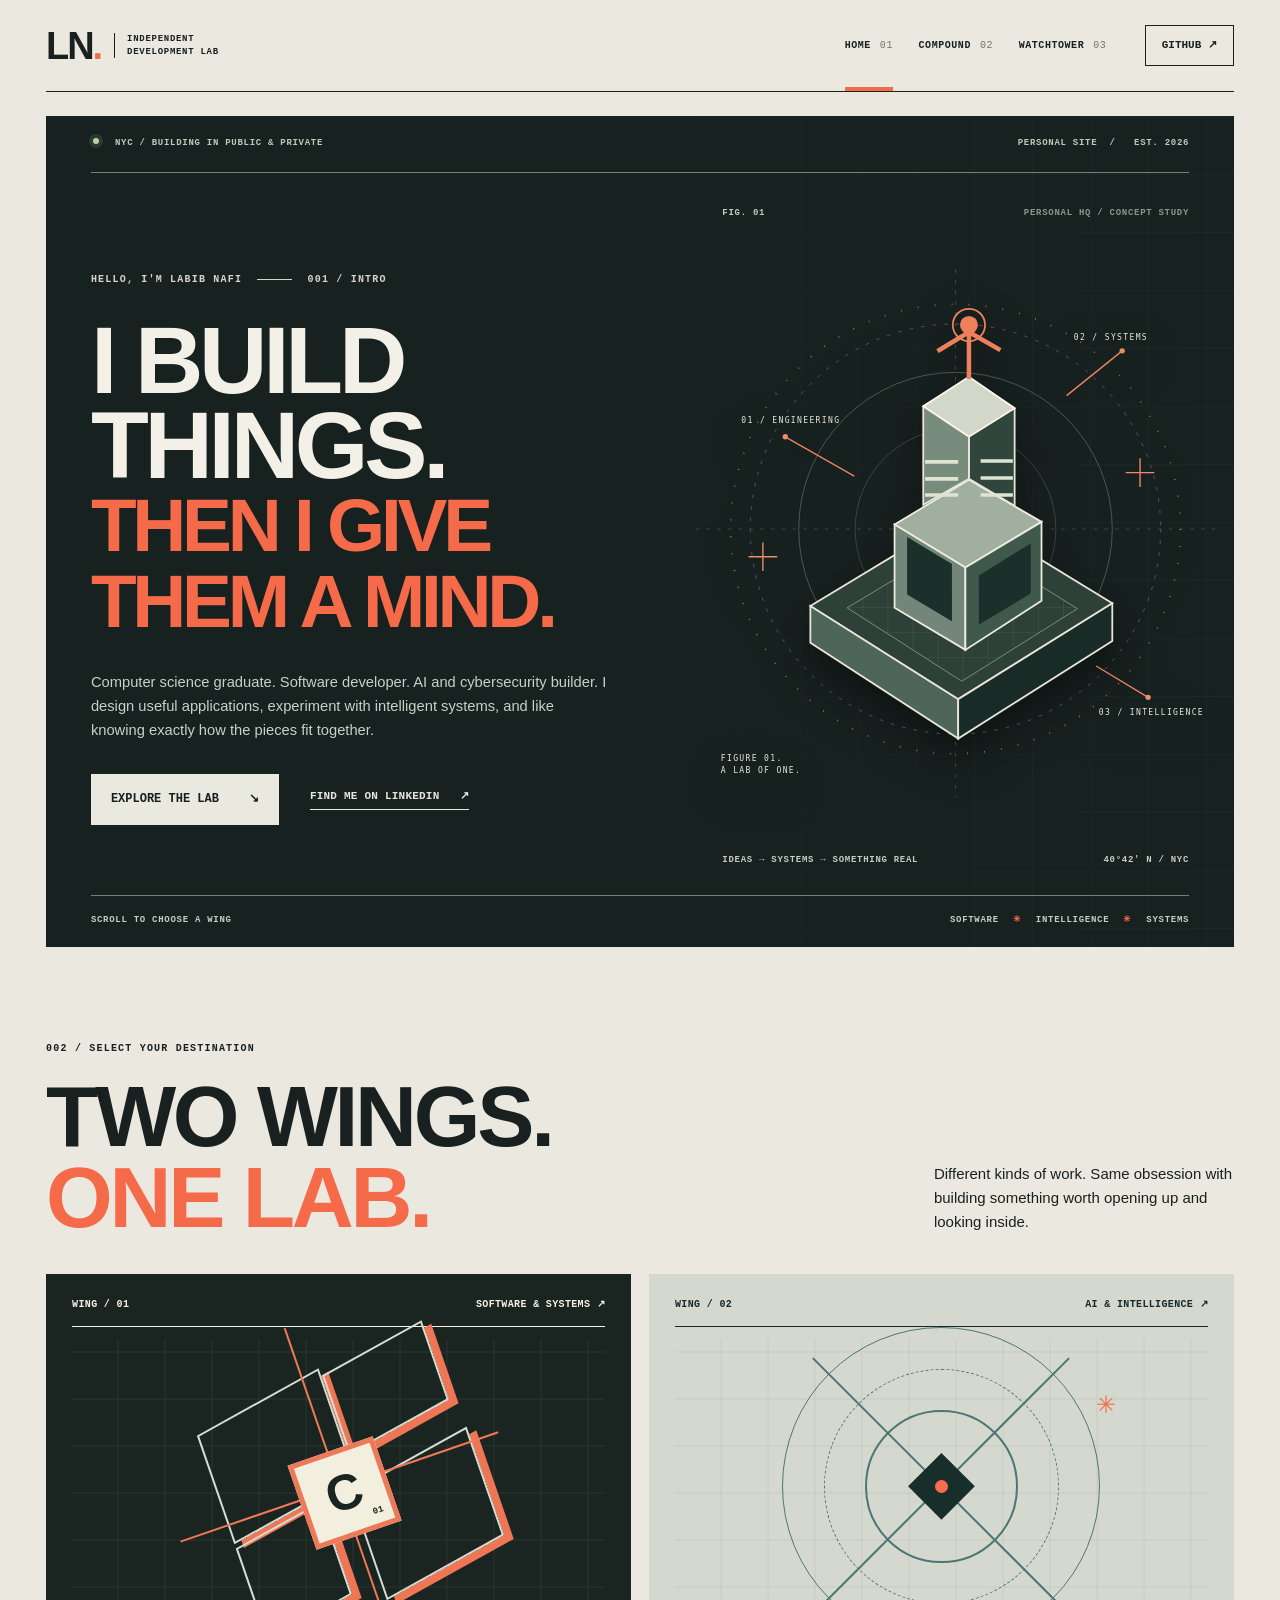
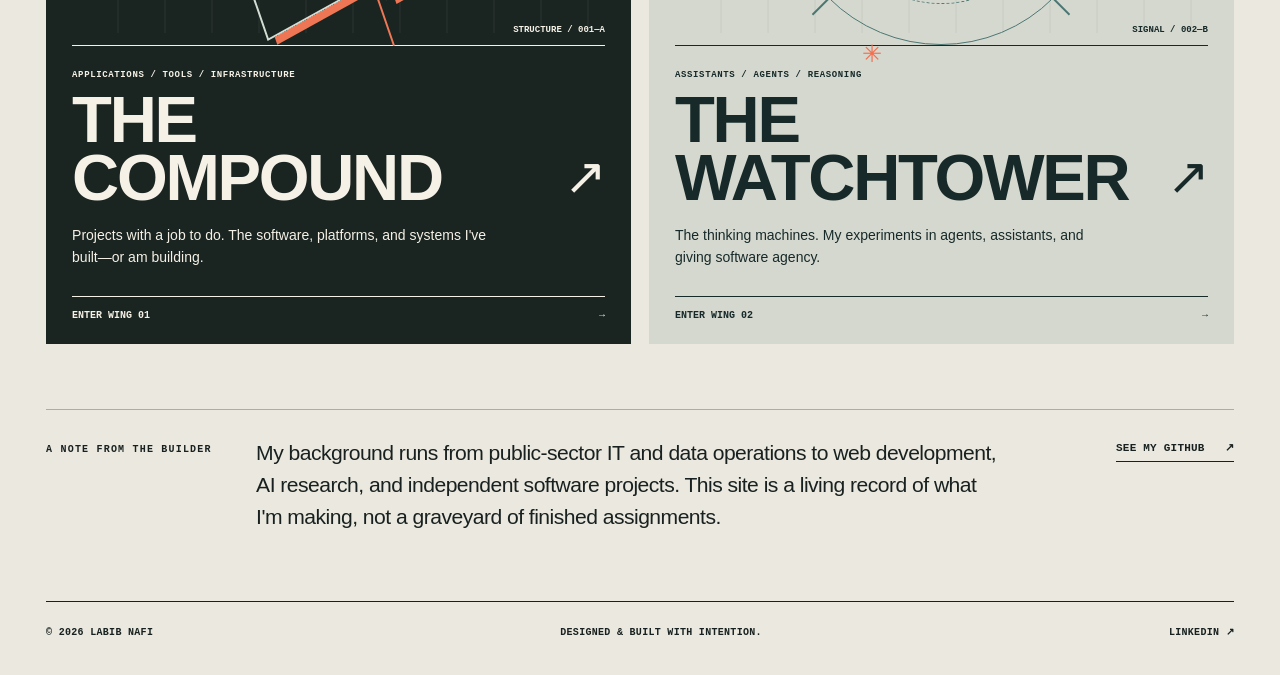
==== index.html @ 9d016bc8 "Initial portfolio website" ====
<!doctype html>
<html lang="en">
<head>
  <meta charset="utf-8">
  <meta name="viewport" content="width=device-width, initial-scale=1">
  <meta name="theme-color" content="#eae8df">
  <meta name="description" content="Labib Nafi — software, systems, and AI agents. Explore The Compound and The Watchtower.">
  <meta property="og:title" content="Labib Nafi — Software & AI Systems">
  <meta property="og:description" content="Two wings of one personal lab: applications in The Compound and AI agents in The Watchtower.">
  <meta property="og:type" content="website">
  <title>Labib Nafi — Software, Systems & AI</title>
  <link rel="icon" href="assets/favicon.svg" type="image/svg+xml">
  <link rel="stylesheet" href="css/site.css">
  <script defer src="js/site.js"></script>
</head>
<body data-page="home">
  <a class="skip-link" href="#main">Skip to content</a>
  <div class="site-shell">
    <header class="site-header">
      <a class="brand" href="./" aria-label="Labib Nafi, home"><span class="brand-mark">LN<span class="brand-period">.</span></span><span class="brand-sub">INDEPENDENT<br>DEVELOPMENT LAB</span></a>
      <nav class="top-nav" aria-label="Main navigation"><a class="nav-active" href="./" aria-current="page">HOME <span>01</span></a><a href="compound.html">COMPOUND <span>02</span></a><a href="watchtower.html">WATCHTOWER <span>03</span></a></nav>
      <a class="header-external" href="https://github.com/lnafi26" target="_blank" rel="noopener noreferrer">GITHUB <span aria-hidden="true">↗</span></a>
    </header>

    <main id="main">
      <section class="home-hero" aria-labelledby="intro-title">
        <div class="hero-topline"><span><span class="live-dot"></span> NYC / BUILDING IN PUBLIC & PRIVATE</span><span>PERSONAL SITE&nbsp; / &nbsp; EST. 2026</span></div>
        <div class="hero-layout">
          <div class="hero-copy">
            <div class="eyebrow light">HELLO, I'M LABIB NAFI <span class="eyebrow-rule"></span> 001 / INTRO</div>
            <h1 id="intro-title">I BUILD<br>THINGS.<br><em>THEN I GIVE<br>THEM A MIND.</em></h1>
            <p class="hero-lede">Computer science graduate. Software developer. AI and cybersecurity builder. I design useful applications, experiment with intelligent systems, and like knowing exactly how the pieces fit together.</p>
            <div class="hero-actions">
              <a class="button button-light" href="#explore">EXPLORE THE LAB <span aria-hidden="true">↘</span></a>
              <a class="text-link hero-link" href="https://www.linkedin.com/in/labib-n-0ab96a26a/" target="_blank" rel="noopener noreferrer">FIND ME ON LINKEDIN <span aria-hidden="true">↗</span></a>
            </div>
          </div>
          <div class="hero-visual" aria-hidden="true">
            <div class="visual-topleft">FIG. 01 <span>PERSONAL HQ / CONCEPT STUDY</span></div>
            <img src="assets/headquarters.svg" alt="" width="600" height="640">
            <div class="visual-bottom"><span>IDEAS → SYSTEMS → SOMETHING REAL</span><span>40°42′ N / NYC</span></div>
          </div>
        </div>
        <div class="hero-bottomline"><span>SCROLL TO CHOOSE A WING</span><span>SOFTWARE <span class="little-cross">✳</span> INTELLIGENCE <span class="little-cross">✳</span> SYSTEMS</span></div>
      </section>

      <section class="explore-section" id="explore" aria-labelledby="explore-title">
        <div class="section-heading"><div><span class="eyebrow">002 / SELECT YOUR DESTINATION</span><h2 id="explore-title">TWO WINGS.<br><em>ONE LAB.</em></h2></div><p>Different kinds of work. Same obsession with building something worth opening up and looking inside.</p></div>
        <div class="gateway-grid">
          <a class="gateway gateway-compound" href="compound.html" aria-label="Enter The Compound, applications and software projects">
            <div class="gateway-kicker"><span>WING / 01</span><span>SOFTWARE & SYSTEMS <span aria-hidden="true">↗</span></span></div>
            <div class="gateway-art" aria-hidden="true"><div class="compound-schematic"><span class="c-block c-block-a"></span><span class="c-block c-block-b"></span><span class="c-block c-block-c"></span><span class="c-block c-block-d"></span><span class="c-spoke c-spoke-a"></span><span class="c-spoke c-spoke-b"></span><span class="c-core">C<span>01</span></span></div><span class="art-index">STRUCTURE / 001—A</span></div>
            <div class="gateway-bottom"><div><span class="gateway-caption">APPLICATIONS / TOOLS / INFRASTRUCTURE</span><h3>THE<br>COMPOUND<span class="gateway-arrow" aria-hidden="true">↗</span></h3><p>Projects with a job to do. The software, platforms, and systems I've built—or am building.</p></div><span class="gateway-enter">ENTER WING 01 <span aria-hidden="true">→</span></span></div>
          </a>
          <a class="gateway gateway-watchtower" href="watchtower.html" aria-label="Enter The Watchtower, AI assistants and agents">
            <div class="gateway-kicker"><span>WING / 02</span><span>AI & INTELLIGENCE <span aria-hidden="true">↗</span></span></div>
            <div class="gateway-art" aria-hidden="true"><div class="tower-schematic"><span class="tower-ring tower-ring-one"></span><span class="tower-ring tower-ring-two"></span><span class="tower-ring tower-ring-three"></span><span class="tower-beam tower-beam-one"></span><span class="tower-beam tower-beam-two"></span><span class="tower-center"><i></i></span><span class="tower-star star-one">✳</span><span class="tower-star star-two">✳</span></div><span class="art-index">SIGNAL / 002—B</span></div>
            <div class="gateway-bottom"><div><span class="gateway-caption">ASSISTANTS / AGENTS / REASONING</span><h3>THE<br>WATCHTOWER<span class="gateway-arrow" aria-hidden="true">↗</span></h3><p>The thinking machines. My experiments in agents, assistants, and giving software agency.</p></div><span class="gateway-enter">ENTER WING 02 <span aria-hidden="true">→</span></span></div>
          </a>
        </div>
      </section>
      <section class="postscript" aria-label="A little more about me"><span class="eyebrow">A NOTE FROM THE BUILDER</span><p>My background runs from public-sector IT and data operations to web development, AI research, and independent software projects. This site is a living record of what I'm making, not a graveyard of finished assignments.</p><a class="text-link" href="https://github.com/lnafi26" target="_blank" rel="noopener noreferrer">SEE MY GITHUB <span aria-hidden="true">↗</span></a></section>
    </main>
    <footer class="site-footer"><span>© <span data-year>2026</span> LABIB NAFI</span><span>DESIGNED & BUILT WITH INTENTION.</span><a href="https://www.linkedin.com/in/labib-n-0ab96a26a/" target="_blank" rel="noopener noreferrer">LINKEDIN ↗</a></footer>
  </div>
</body>
</html>
---- css/site.css ----
/* LABIB NAFI / INDEPENDENT DEVELOPMENT LAB — custom editorial / technical design */
:root{color-scheme:light;--ink:#18211f;--ink-soft:#36403c;--paper:#eae8df;--paper-bright:#f3f0e6;--rule:#abaea4;--muted:#72776e;--signal:#f56b4a;--font-body:Arial,Helvetica,sans-serif;--font-display:Impact,"Arial Narrow","Helvetica Neue",Arial,sans-serif;--font-mono:"SFMono-Regular",Consolas,"Liberation Mono",monospace}
*{box-sizing:border-box}html{scroll-behavior:smooth}body{margin:0;background:var(--paper);color:var(--ink);font-family:var(--font-body);-webkit-font-smoothing:antialiased}::selection{background:var(--signal);color:#151d1b}a{color:inherit}button{font:inherit}img{display:block;max-width:100%}.site-shell{max-width:1720px;margin:auto;padding:0 clamp(16px,3.6vw,64px)}.skip-link{position:fixed;z-index:999;top:8px;left:8px;background:white;color:black;padding:14px;transform:translateY(-170%)}.skip-link:focus{transform:none}a:focus-visible,button:focus-visible,[tabindex]:focus-visible{outline:3px solid #f26a42;outline-offset:4px}.site-header{height:92px;display:flex;align-items:center;border-bottom:1px solid var(--ink);gap:clamp(18px,3vw,55px)}.brand{display:flex;align-items:center;gap:13px;text-decoration:none;min-width:225px}.brand-mark{font-family:var(--font-display);font-stretch:condensed;font-size:38px;line-height:1;letter-spacing:-.055em;font-weight:900}.brand-period{color:var(--signal)}.brand-sub{font:700 9px/1.4 var(--font-mono);letter-spacing:.08em;border-left:1px solid var(--ink);padding-left:12px}.top-nav{align-self:stretch;display:flex;align-items:stretch;gap:clamp(12px,2vw,36px);margin-left:auto}.top-nav a{text-decoration:none;font:700 10px/1.2 var(--font-mono);letter-spacing:.055em;display:flex;align-items:center;gap:9px;border-bottom:4px solid transparent;padding-top:4px;white-space:nowrap}.top-nav a span{color:var(--muted);font-weight:400}.top-nav a:hover,.top-nav a.nav-active{border-color:var(--signal)}.header-external{font:700 11px/1 var(--font-mono);text-decoration:none;border:1px solid var(--ink);padding:14px 16px;white-space:nowrap}.header-external:hover{background:var(--ink);color:var(--paper)}.site-footer{display:flex;justify-content:space-between;gap:16px;padding:24px 0 35px;border-top:1px solid var(--ink);font:700 10px/1.4 var(--font-mono);letter-spacing:.03em}.site-footer a{text-decoration:none}.site-footer a:hover{text-decoration:underline}.eyebrow{font:700 10px/1.5 var(--font-mono);letter-spacing:.12em}.eyebrow.light{color:#d6d4cb}.eyebrow-rule{display:inline-block;width:35px;height:1px;background:currentColor;margin:0 8px;vertical-align:middle}.text-link{text-decoration:none;border-bottom:1px solid currentColor;padding:0 0 6px;display:inline-flex;align-items:center;justify-content:space-between;gap:20px;font:700 11px/1.2 var(--font-mono);letter-spacing:.02em}.text-link:hover{color:var(--signal)}.button{text-decoration:none;display:inline-flex;align-items:center;justify-content:space-between;gap:30px;padding:18px 20px;font:700 12px/1.2 var(--font-mono)}.button-light{background:#eae9e0;color:#17201d}.button-light:hover{background:var(--signal);color:#171e1c}
/* LANDING */
.home-hero{margin-top:24px;background:#17211f;color:#f2f0e7;padding:21px clamp(22px,3.5vw,54px) 0;position:relative;overflow:hidden;isolation:isolate}.home-hero:before{content:"";position:absolute;inset:0;z-index:-1;opacity:.24;background-image:linear-gradient(#eae8df20 1px,transparent 1px),linear-gradient(90deg,#eae8df20 1px,transparent 1px);background-size:58px 58px;mask-image:linear-gradient(90deg,transparent 32%,#000 100%)}.hero-topline,.hero-bottomline,.visual-topleft,.visual-bottom{display:flex;justify-content:space-between;gap:14px;font:700 9px/1.4 var(--font-mono);letter-spacing:.08em}.hero-topline{padding-bottom:22px;border-bottom:1px solid #79827a;color:#c2c8bd}.live-dot{display:inline-block;width:6px;height:6px;border-radius:50%;background:#b3d6a7;box-shadow:0 0 0 4px #b3d6a721;margin:0 10px 1px 2px}.hero-layout{display:grid;grid-template-columns:minmax(0,1.15fr) minmax(300px,.85fr);align-items:stretch;min-height:610px}.hero-copy{padding:clamp(64px,7.8vw,118px) 0 70px;position:relative;z-index:2}.hero-copy h1{font-family:var(--font-display);font-size:clamp(60px,7.4vw,132px);font-stretch:condensed;font-weight:900;line-height:.89;letter-spacing:-.045em;margin:31px 0 30px;white-space:nowrap}.hero-copy h1 em,.section-heading h2 em,.wing-intro h1 em{font-style:normal;color:var(--signal)}.hero-copy h1 em{display:inline-block;font-size:.79em;line-height:1.02}.hero-lede{font-size:clamp(14px,1.15vw,17px);line-height:1.65;max-width:520px;color:#c9d0c9;margin:0 0 32px}.hero-actions{display:flex;align-items:center;gap:31px;flex-wrap:wrap}.hero-link{color:#e7e6de}.hero-visual{position:relative;display:flex;align-items:center;justify-content:center;min-height:560px}.hero-visual>img{width:120%;max-width:none;max-height:575px;object-fit:contain;filter:drop-shadow(0 18px 20px #050b0990)}.visual-topleft,.visual-bottom{position:absolute;left:0;right:0;color:#c8cbc3;z-index:2}.visual-topleft{top:34px}.visual-topleft span{color:#89978c}.visual-bottom{bottom:28px}.hero-bottomline{border-top:1px solid #738079;padding:18px 0 21px;color:#c5cec5}.little-cross{color:var(--signal);padding:0 8px}.explore-section{padding:clamp(55px,7vw,100px) 0 65px;scroll-margin-top:16px}.section-heading{display:flex;align-items:end;justify-content:space-between;gap:40px;margin-bottom:37px}.section-heading h2{font:900 clamp(55px,6.7vw,102px)/.94 var(--font-display);letter-spacing:-.038em;margin:20px 0 0}.section-heading>p{max-width:300px;line-height:1.6;margin:0 0 3px;font-size:15px}.gateway-grid{display:grid;grid-template-columns:repeat(2,minmax(0,1fr));gap:18px}.gateway{min-width:0;min-height:640px;padding:24px 26px 23px;display:flex;flex-direction:column;text-decoration:none;position:relative;overflow:hidden;isolation:isolate;transition:transform .32s ease,box-shadow .32s ease}.gateway:hover{transform:translateY(-7px);box-shadow:0 20px 32px #18211f24}.gateway:focus-visible{outline-offset:4px}.gateway-compound{background:#1a2421;color:#f5f1e6}.gateway-watchtower{background:#d5d8cf;color:#172a29}.gateway-kicker{display:flex;justify-content:space-between;gap:12px;border-bottom:1px solid currentColor;padding-bottom:14px;font:700 10px/1.4 var(--font-mono);letter-spacing:.035em}.gateway-art{flex:1;position:relative;min-height:210px;display:grid;place-items:center}.gateway-art:before{content:"";position:absolute;inset:12px 0;background:repeating-linear-gradient(90deg,transparent 0,transparent 45px,currentColor 46px,transparent 47px),repeating-linear-gradient(0deg,transparent 0,transparent 45px,currentColor 46px,transparent 47px);opacity:.075}.art-index{position:absolute;right:0;bottom:10px;font:700 9px/1 var(--font-mono)}.compound-schematic{width:min(280px,62%);aspect-ratio:1;position:relative;transform:rotate(-19deg);transition:transform .6s cubic-bezier(.2,.9,.2,1)}.gateway:hover .compound-schematic{transform:rotate(-8deg) scale(1.07)}.c-block{position:absolute;border:2px solid #d4ddd3;box-shadow:8px 8px 0 #ee7655;transform:skewY(-10deg)}.c-block-a{width:49%;height:41%;top:12%;left:8%}.c-block-b{width:40%;height:30%;top:7%;left:57%}.c-block-c{width:34%;height:35%;top:56%;left:8%}.c-block-d{width:47%;height:41%;top:49%;left:53%}.c-core{position:absolute;top:37%;left:35%;width:32%;aspect-ratio:1;background:#f2efdf;border:5px solid #ed7958;display:grid;place-items:center;color:#1a2421;font:900 50px/1 var(--font-display);z-index:2}.c-core span{position:absolute;font:700 9px var(--font-mono);bottom:7px;right:8px}.c-spoke{position:absolute;height:2px;background:#ef7856;width:120%;top:50%;left:-10%;z-index:1}.c-spoke-b{transform:rotate(90deg)}.tower-schematic{width:min(318px,70%);aspect-ratio:1;position:relative;display:grid;place-items:center;transition:transform .6s cubic-bezier(.2,.9,.2,1)}.gateway:hover .tower-schematic{transform:rotate(16deg) scale(1.06)}.tower-ring{position:absolute;border:1.5px solid #4c7773;border-radius:50%;width:100%;aspect-ratio:1}.tower-ring-two{width:74%;border-style:dashed;animation:rotate-ring 42s linear infinite}.tower-ring-three{width:48%;border-width:2px}.tower-center{width:21%;aspect-ratio:1;background:#182e2b;clip-path:polygon(50% 0,100% 50%,50% 100%,0 50%);display:grid;place-items:center}.tower-center i{width:13px;height:13px;background:#f66e4e;border-radius:50%}.tower-beam{position:absolute;width:2px;height:114%;background:#4b7773;transform:rotate(45deg)}.tower-beam-two{transform:rotate(-45deg)}.tower-star{position:absolute;color:#f66e4e;font-size:24px}.star-one{right:-5%;top:20%}.star-two{bottom:-7%;left:25%}.gateway-bottom{border-top:1px solid currentColor;padding-top:17px}.gateway-caption{font:700 9px/1 var(--font-mono);letter-spacing:.07em}.gateway h3{font:900 clamp(50px,5.1vw,88px)/.89 var(--font-display);letter-spacing:-.035em;margin:10px 0 18px;position:relative}.gateway-arrow{font:400 clamp(30px,4vw,62px)/1 Arial,sans-serif;position:absolute;right:0;bottom:5px;transition:transform .2s}.gateway:hover .gateway-arrow{transform:translate(4px,-4px)}.gateway p{font-size:14px;line-height:1.52;max-width:430px;margin:0 0 28px}.gateway-enter{display:flex;justify-content:space-between;border-top:1px solid currentColor;padding-top:13px;font:700 10px var(--font-mono)}.postscript{padding:32px 0 68px;display:grid;grid-template-columns:180px minmax(0,750px) auto;align-items:start;gap:30px;border-top:1px solid var(--rule)}.postscript p{font-size:clamp(17px,1.65vw,24px);line-height:1.52;margin:-5px 0 0;letter-spacing:-.025em}.postscript .text-link{justify-self:end;white-space:nowrap}
/* WING PAGES */
.wing-main{padding-top:25px}.wing-overline{display:flex;justify-content:space-between;align-items:center;gap:16px;font:700 10px/1.4 var(--font-mono);letter-spacing:.025em}.back-link{text-decoration:none;border-bottom:1px solid currentColor;padding-bottom:4px}.back-link:hover{color:var(--signal)}.wing-intro{display:flex;justify-content:space-between;align-items:end;gap:40px;padding:55px 0 49px}.wing-intro h1{font:900 clamp(68px,8.8vw,152px)/.83 var(--font-display);letter-spacing:-.044em;margin:18px 0 0}.wing-intro p{max-width:410px;font-size:clamp(15px,1.4vw,19px);line-height:1.48;margin:0 0 5px}.collection-heading{display:flex;justify-content:space-between;align-items:center;gap:15px;padding:12px 0;font:700 10px/1.2 var(--font-mono)}.tiny-arrow{font-size:15px;color:var(--signal)}.deck{--travel-tilt:-8deg;position:relative;background:#161f1d;color:#edece4;border:1px solid #161f1d;overflow:hidden;isolation:isolate}.deck:before{content:"";position:absolute;inset:0;pointer-events:none;opacity:.14;background-image:linear-gradient(90deg,#ced9cf 1px,transparent 1px),linear-gradient(#ced9cf 1px,transparent 1px);background-size:60px 60px}.deck-rulers{height:42px;display:flex;justify-content:space-between;align-items:center;padding:0 20px;border-bottom:1px solid #5c6861;position:relative;z-index:3;font:700 9px var(--font-mono);letter-spacing:.08em;color:#b2beb6}.deck-scene{height:615px;position:relative;overflow:hidden;perspective:1400px;perspective-origin:50% 46%;padding:18px 0}.deck-camera{height:100%;width:100%;position:relative;transform-style:preserve-3d;transition:transform .24s cubic-bezier(.2,.8,.2,1);transform:translateZ(0) rotateY(0) rotateX(0)}.deck.is-traveling .deck-camera{transform:translateZ(-280px) rotateY(var(--travel-tilt)) rotateX(3deg)}.project-slide{--p-base:#191c1d;--p-accent:#eab77e;--p-secondary:#f4eee5;--p-paper:#fff;position:absolute;left:50%;top:0;width:min(91%,1200px);height:100%;opacity:.63;visibility:visible;pointer-events:none;transform:translateX(-50%) translate3d(var(--tx,0px),0,var(--tz,0px)) rotateY(var(--yaw,0deg)) scale(var(--scale,1));transform-origin:center;transition:transform .37s cubic-bezier(.15,.75,.15,1),opacity .3s,visibility .3s;background:var(--p-base);border:1px solid color-mix(in srgb,var(--p-accent),transparent 53%);box-shadow:0 15px 45px #0008;color:var(--p-paper)}.project-slide.is-active{opacity:1;z-index:2;pointer-events:auto}.project-slide.is-far{opacity:0;visibility:hidden}.project-content{height:100%;padding:20px clamp(20px,3vw,44px) 16px;display:flex;flex-direction:column;background:radial-gradient(circle at 92% 15%,color-mix(in srgb,var(--p-accent),transparent 87%),transparent 38%)}.project-top{display:flex;align-items:center;justify-content:space-between;gap:12px;border-bottom:1px solid color-mix(in srgb,var(--p-accent),transparent 55%);padding-bottom:12px;font:700 9px/1.2 var(--font-mono);letter-spacing:.075em;color:var(--p-accent)}.project-status{border:1px solid currentColor;padding:6px 8px;white-space:nowrap}.project-body{display:grid;grid-template-columns:minmax(0,1fr) minmax(240px,.98fr);gap:clamp(16px,2.6vw,40px);flex:1;min-height:0;padding:24px 0 16px}.project-copy{min-width:0;display:flex;flex-direction:column;align-items:start}.project-category,.project-small-label{font:700 9px/1.4 var(--font-mono);letter-spacing:.08em;color:var(--p-accent)}.project-title{font:900 clamp(58px,6.8vw,105px)/.92 var(--font-display);letter-spacing:-.04em;margin:9px 0 6px;overflow-wrap:anywhere}.project-line{color:var(--p-secondary);font:700 clamp(16px,1.8vw,24px)/1.3 var(--font-body);margin:0 0 17px;letter-spacing:-.03em}.project-what,.project-how p{font-size:clamp(12px,1vw,14px);line-height:1.5;color:color-mix(in srgb,var(--p-paper),transparent 14%)}.project-what{margin:0 0 14px}.project-how{border-top:1px solid color-mix(in srgb,var(--p-accent),transparent 68%);padding-top:12px;margin-top:auto}.project-how p{margin:5px 0 0}.project-media{margin:0;position:relative;overflow:hidden;display:flex;flex-direction:column;justify-content:center;align-items:center;min-width:0;border:1px solid color-mix(in srgb,var(--p-accent),transparent 58%);background:#0003}.project-media:before{content:"";position:absolute;inset:0;opacity:.2;background-image:repeating-linear-gradient(0deg,transparent,transparent 23px,var(--p-accent) 24px,transparent 25px),repeating-linear-gradient(90deg,transparent,transparent 23px,var(--p-accent) 24px,transparent 25px)}.project-media-top,.project-media figcaption{position:absolute;left:13px;right:13px;z-index:1;font:700 8px/1.4 var(--font-mono);letter-spacing:.08em;color:var(--p-accent)}.project-media-top{top:12px}.project-media figcaption{bottom:12px}.project-art{width:95%;height:95%;max-height:335px;object-fit:contain;position:relative;z-index:1}.project-lower{border-top:1px solid color-mix(in srgb,var(--p-accent),transparent 55%);padding-top:12px;display:grid;grid-template-columns:1.05fr 1.5fr .95fr;align-items:start;gap:16px}.project-timeline{display:flex;gap:clamp(10px,1.3vw,22px);margin:0}.date-field{display:flex;flex-direction:column;gap:7px}.date-field dt{font:700 8px var(--font-mono);letter-spacing:.035em;color:var(--p-accent)}.date-field dd{font:700 13px var(--font-mono);margin:0;white-space:nowrap}.tag-row{display:flex;gap:5px;flex-wrap:wrap;margin-top:7px}.tag{font:700 9px/1.3 var(--font-mono);padding:4px 5px;border:1px solid color-mix(in srgb,var(--p-accent),transparent 55%)}.project-links{text-align:right;padding-top:4px}.project-outlink{display:inline-block;text-decoration:none;background:var(--p-accent);color:var(--p-base);padding:13px 12px;font:700 10px/1.2 var(--font-mono);white-space:nowrap}.project-outlink:hover{background:var(--p-paper)}.project-private{font:700 9px/1.5 var(--font-mono);color:var(--p-accent);letter-spacing:.02em}.deck-bottom{position:relative;z-index:3;border-top:1px solid #5c6861;display:flex;justify-content:space-between;align-items:center;padding:11px 18px;min-height:63px}.deck-progress{display:flex;align-items:center;gap:12px;font:700 13px var(--font-mono)}.deck-current{color:var(--signal)}.deck-separator{color:#879089}.deck-progress-track{display:inline-flex;width:120px;height:3px;background:#69746b;margin-left:10px}.deck-progress-track span{height:100%;display:block;background:var(--signal);transition:width .3s}.deck-controls{display:flex;gap:8px}.deck-button{cursor:pointer;border:1px solid #d1d1c6;background:none;color:#efeee7;padding:13px 16px;font:700 10px/1 var(--font-mono);display:flex;align-items:center;gap:16px}.deck-button:not(:disabled):hover{background:#eae8df;color:#17211f}.deck-button:disabled{opacity:.3;cursor:not-allowed}.project-picker{display:flex;gap:8px;margin:12px 0 0;flex-wrap:wrap}.picker-item{cursor:pointer;border:1px solid #939b91;background:transparent;color:var(--ink);min-width:165px;display:flex;align-items:center;gap:12px;padding:13px 16px;text-align:left}.picker-item:hover,.picker-item.is-selected{background:var(--ink);color:var(--paper)}.picker-index{font:700 9px var(--font-mono);color:var(--signal)}.picker-name{font:900 16px var(--font-display);letter-spacing:.01em}.picker-status{font:700 8px var(--font-mono);margin-left:auto;opacity:.7}.deck-note{font:11px/1.6 var(--font-mono);color:var(--ink-soft);margin:16px 0 0}.mini-spark{color:var(--signal);margin-right:7px}.wing-next{border-top:1px solid var(--rule);margin:72px 0 70px;padding:20px 0;display:flex;align-items:center;justify-content:space-between;gap:30px}.wing-next a{display:flex;align-items:center;gap:30px;text-decoration:none}.wing-next a>span{font:700 10px var(--font-mono)}.wing-next strong{font:900 clamp(25px,3.3vw,51px)/1 var(--font-display)}.wing-next a:hover strong{color:var(--signal)}
@keyframes rotate-ring{to{transform:rotate(360deg)}}
@media(max-width:1180px){.brand{min-width:180px}.site-header{gap:17px}.top-nav{gap:14px}.hero-copy h1{font-size:clamp(55px,7vw,90px)}.hero-layout{grid-template-columns:1.05fr .95fr}.project-title{font-size:clamp(58px,7.2vw,88px)}.project-content{padding:16px 20px 12px}.project-body{padding:14px 0 12px;gap:18px}.project-what,.project-how p{font-size:12px;line-height:1.44}.deck-scene{height:630px}.project-lower{grid-template-columns:1fr 1.15fr}.project-links{grid-column:1/-1;text-align:left}.project-outlink{padding:9px 11px}.project-what{margin-bottom:9px}}
@media(max-width:780px){.site-header{height:auto;min-height:87px;flex-wrap:wrap;padding:13px 0 0;gap:10px}.brand{min-width:0;margin-right:auto}.brand-mark{font-size:34px}.header-external{padding:10px 12px;font-size:9px}.top-nav{order:3;width:100%;margin:0;justify-content:space-between;gap:8px;height:43px}.top-nav a{font-size:9px}.home-hero{margin-top:14px}.hero-topline{font-size:8px}.hero-topline>span:last-child{display:none}.hero-layout{grid-template-columns:1fr;min-height:0}.hero-copy{padding:56px 0 15px}.hero-copy h1{font-size:clamp(54px,10.6vw,88px);margin:25px 0}.hero-copy h1 em{font-size:.79em}.hero-lede{max-width:560px}.hero-visual{min-height:300px;height:375px}.hero-visual>img{width:95%;max-height:380px}.visual-topleft{top:10px}.visual-bottom{bottom:7px}.hero-bottomline>span:last-child{display:none}.section-heading{align-items:start;flex-direction:column;gap:17px}.section-heading h2{font-size:clamp(60px,10vw,88px)}.section-heading>p{max-width:540px}.gateway-grid{grid-template-columns:1fr}.gateway{min-height:540px}.gateway h3{font-size:clamp(62px,10vw,86px)}.gateway-art{min-height:220px}.postscript{grid-template-columns:1fr;gap:20px}.postscript p{margin:0}.postscript .text-link{justify-self:start}.wing-overline>span{display:none}.wing-intro{padding:38px 0 28px;flex-direction:column;align-items:start;gap:26px}.wing-intro h1{font-size:clamp(65px,11vw,102px)}.wing-intro p{max-width:620px}.collection-heading>span:last-child{display:none}.deck-scene{height:740px;padding:14px 0}.project-slide{width:92%}.project-body{grid-template-columns:1fr;gap:12px;padding:13px 0}.project-copy{display:block}.project-category{font-size:8px}.project-title{font-size:clamp(64px,10vw,86px);margin:6px 0 1px}.project-line{font-size:16px;margin:0 0 7px}.project-what,.project-how p{font-size:12px;line-height:1.42}.project-how{margin-top:8px;padding-top:7px}.project-media{height:190px;min-height:0}.project-art{max-height:183px;width:75%;height:100%}.project-media-top,.project-media figcaption{font-size:7px}.project-lower{grid-template-columns:1fr;gap:10px;padding-top:10px}.project-timeline{gap:30px}.project-tech .tag-row{margin-top:4px}.project-links{grid-column:auto}.project-outlink{padding:10px}.project-content{padding:12px 16px}.wing-next{align-items:start;flex-direction:column}.wing-next a{width:100%;justify-content:space-between;gap:12px}.wing-next a>span{display:none}}
@media(max-width:440px){.site-shell{padding:0 14px}.brand-sub{font-size:8px;padding-left:8px}.brand{gap:8px}.top-nav a{font-size:8px;gap:3px}.home-hero{padding:14px 16px 0}.hero-copy{padding-top:50px}.hero-copy h1{font-size:clamp(48px,12vw,67px)}.hero-copy h1 em{font-size:.78em}.hero-lede{font-size:14px}.hero-actions{gap:22px}.hero-visual{height:290px;min-height:280px}.hero-visual>img{max-height:270px}.visual-bottom span:last-child{display:none}.gateway{padding:17px;min-height:510px}.gateway-kicker{font-size:8px}.gateway h3{font-size:clamp(50px,12vw,65px)}.gateway p{font-size:13px}.section-heading h2{font-size:65px}.wing-intro h1{font-size:clamp(52px,12vw,74px)}.deck-rulers{padding:0 10px;font-size:8px}.deck-rulers span:last-child{display:none}.deck-scene{height:800px}.project-slide{width:95%}.project-content{padding:12px}.project-title{font-size:clamp(50px,13vw,66px)}.project-what,.project-how p{font-size:11.5px}.project-media{height:178px}.tag{font-size:8px}.project-timeline{gap:18px}.date-field dt{font-size:8px}.date-field dd{font-size:12px}.deck-progress-track{width:50px;margin-left:0}.deck-bottom{padding:9px}.deck-button{gap:5px;padding:12px 9px;font-size:9px}.picker-item{flex:1;min-width:132px;padding:11px}.picker-status{display:none}.site-footer{font-size:8px;flex-wrap:wrap}.site-footer>span:nth-child(2){display:none}}
@media(prefers-reduced-motion:reduce){*,*:before,*:after{scroll-behavior:auto!important;animation-duration:.01ms!important;animation-iteration-count:1!important;transition-duration:.01ms!important}.gateway:hover{transform:none}.deck.is-traveling .deck-camera{transform:none}}
/* The longer Watchtower wordmark needs its own mobile measure; don't crop its last letters. */
@media(max-width:780px){.gateway-watchtower h3{font-size:clamp(38px,8.4vw,72px)}}
@media(max-width:440px){.wing-main[data-collection="watchtower"] .wing-intro h1{font-size:clamp(38px,11vw,70px)}}
@media(max-width:360px){.gateway-watchtower h3{font-size:36px}}
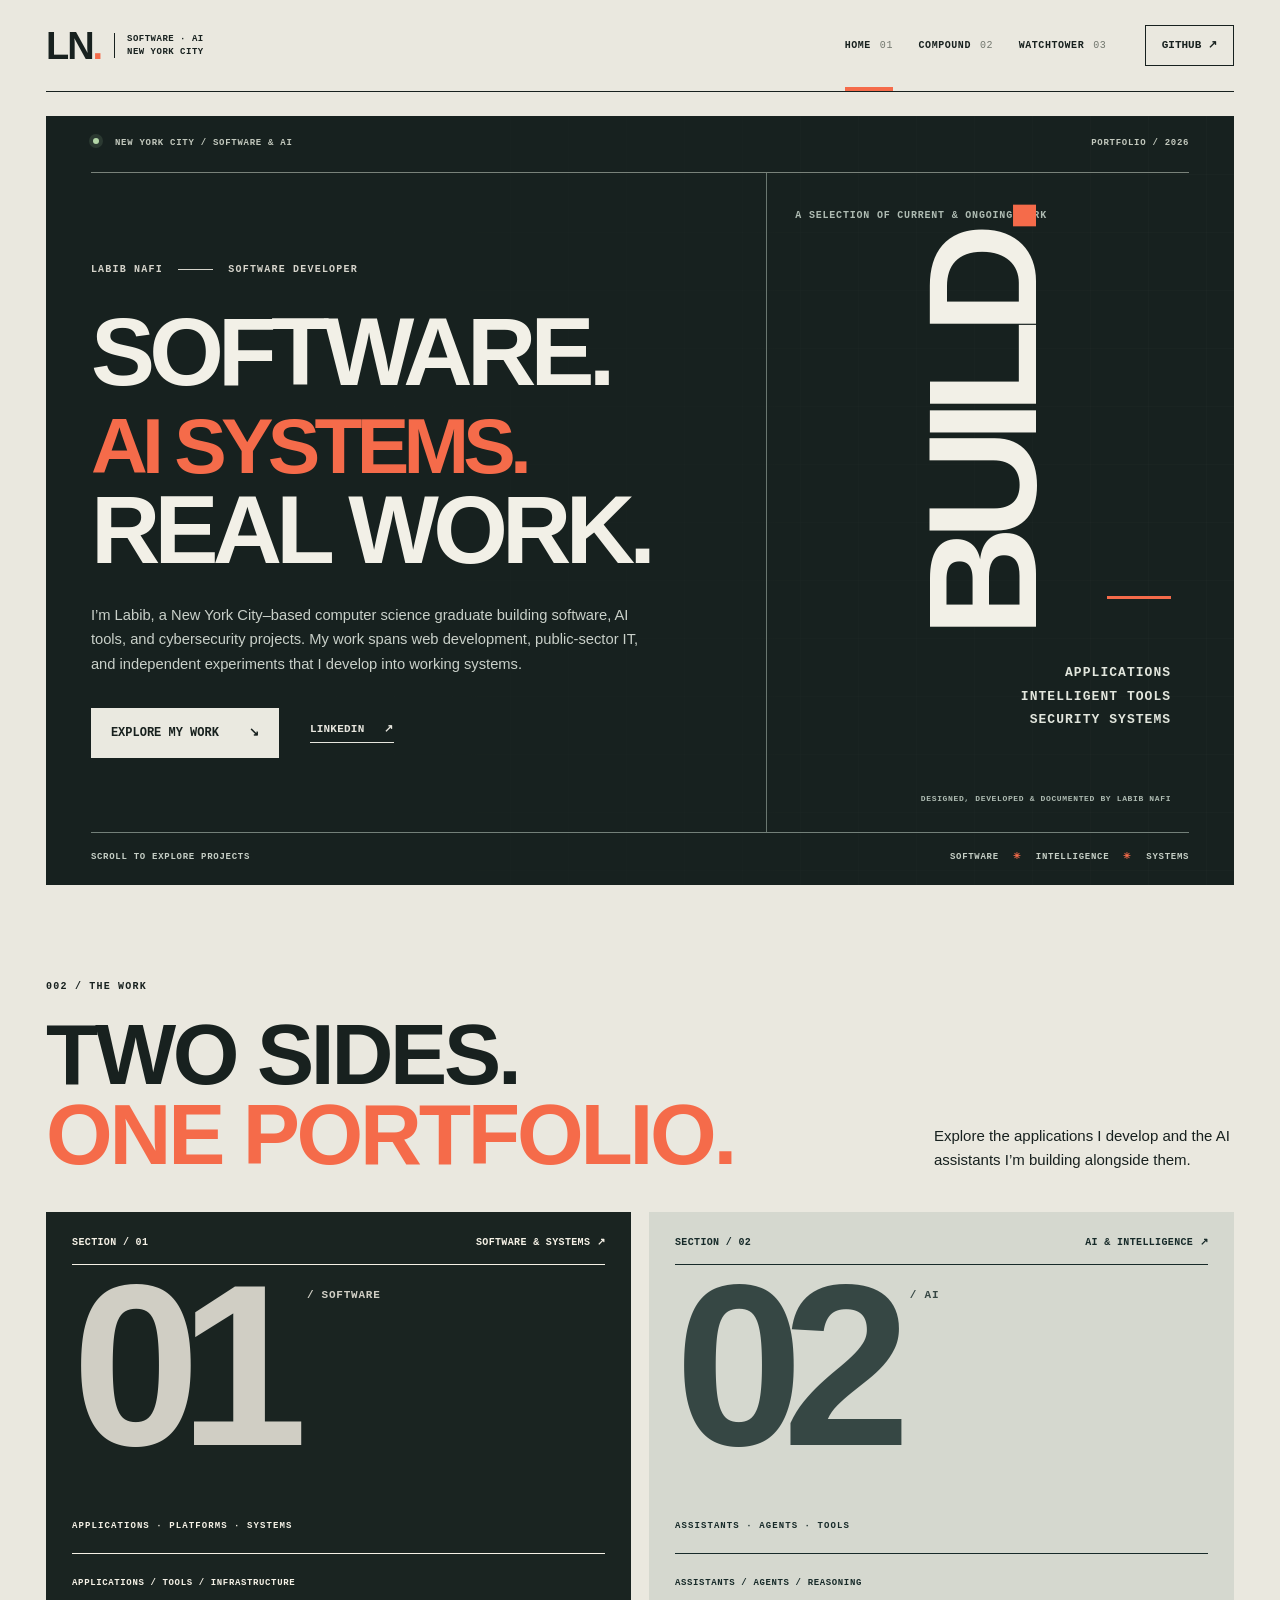
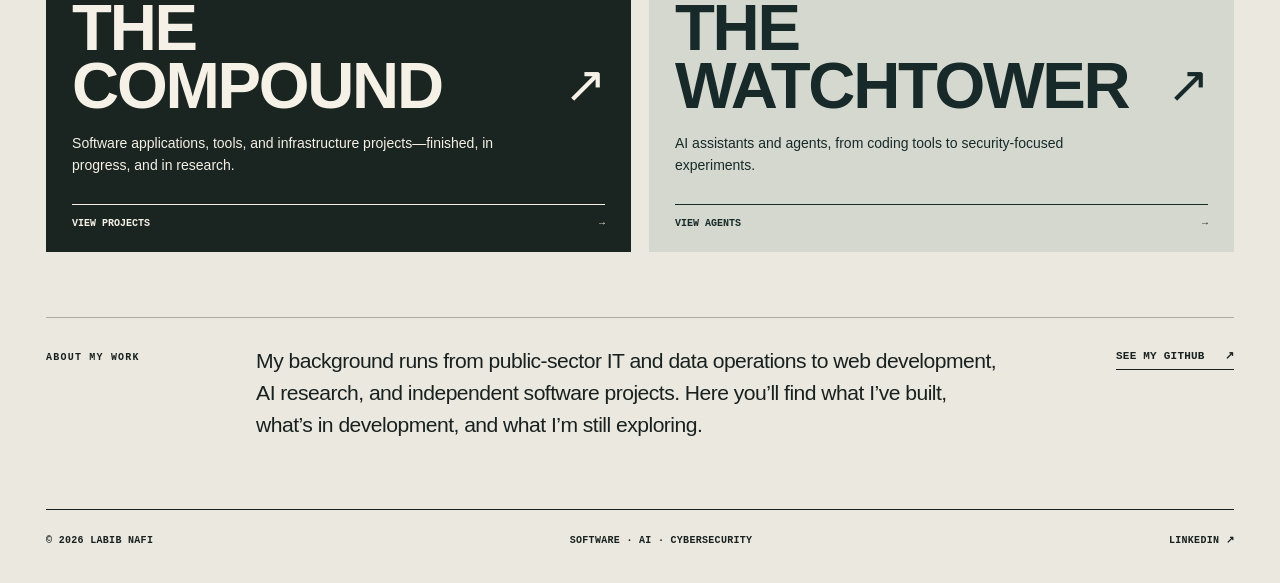
==== commit 606953a5: "V2 portfolio site" ====
--- a/index.html
+++ b/index.html
@@ -6,7 +6,7 @@
   <meta name="theme-color" content="#eae8df">
   <meta name="description" content="Labib Nafi — software, systems, and AI agents. Explore The Compound and The Watchtower.">
   <meta property="og:title" content="Labib Nafi — Software & AI Systems">
-  <meta property="og:description" content="Two wings of one personal lab: applications in The Compound and AI agents in The Watchtower.">
+  <meta property="og:description" content="Applications in The Compound and AI agents in The Watchtower.">
   <meta property="og:type" content="website">
   <title>Labib Nafi — Software, Systems & AI</title>
   <link rel="icon" href="assets/favicon.svg" type="image/svg+xml">
@@ -17,51 +17,45 @@
   <a class="skip-link" href="#main">Skip to content</a>
   <div class="site-shell">
     <header class="site-header">
-      <a class="brand" href="./" aria-label="Labib Nafi, home"><span class="brand-mark">LN<span class="brand-period">.</span></span><span class="brand-sub">INDEPENDENT<br>DEVELOPMENT LAB</span></a>
+      <a class="brand" href="./" aria-label="Labib Nafi, home"><span class="brand-mark">LN<span class="brand-period">.</span></span><span class="brand-sub">SOFTWARE · AI<br>NEW YORK CITY</span></a>
       <nav class="top-nav" aria-label="Main navigation"><a class="nav-active" href="./" aria-current="page">HOME <span>01</span></a><a href="compound.html">COMPOUND <span>02</span></a><a href="watchtower.html">WATCHTOWER <span>03</span></a></nav>
       <a class="header-external" href="https://github.com/lnafi26" target="_blank" rel="noopener noreferrer">GITHUB <span aria-hidden="true">↗</span></a>
     </header>
 
     <main id="main">
       <section class="home-hero" aria-labelledby="intro-title">
-        <div class="hero-topline"><span><span class="live-dot"></span> NYC / BUILDING IN PUBLIC & PRIVATE</span><span>PERSONAL SITE&nbsp; / &nbsp; EST. 2026</span></div>
+        <div class="hero-topline"><span><span class="live-dot"></span> NEW YORK CITY / SOFTWARE & AI</span><span>PORTFOLIO / 2026</span></div>
         <div class="hero-layout">
           <div class="hero-copy">
-            <div class="eyebrow light">HELLO, I'M LABIB NAFI <span class="eyebrow-rule"></span> 001 / INTRO</div>
-            <h1 id="intro-title">I BUILD<br>THINGS.<br><em>THEN I GIVE<br>THEM A MIND.</em></h1>
-            <p class="hero-lede">Computer science graduate. Software developer. AI and cybersecurity builder. I design useful applications, experiment with intelligent systems, and like knowing exactly how the pieces fit together.</p>
+            <div class="eyebrow light">LABIB NAFI <span class="eyebrow-rule"></span> SOFTWARE DEVELOPER</div>
+            <h1 id="intro-title">SOFTWARE.<br><em>AI SYSTEMS.</em><br>REAL WORK.</h1>
+            <p class="hero-lede">I’m Labib, a New York City–based computer science graduate building software, AI tools, and cybersecurity projects. My work spans web development, public-sector IT, and independent experiments that I develop into working systems.</p>
             <div class="hero-actions">
-              <a class="button button-light" href="#explore">EXPLORE THE LAB <span aria-hidden="true">↘</span></a>
-              <a class="text-link hero-link" href="https://www.linkedin.com/in/labib-n-0ab96a26a/" target="_blank" rel="noopener noreferrer">FIND ME ON LINKEDIN <span aria-hidden="true">↗</span></a>
+              <a class="button button-light" href="#explore">EXPLORE MY WORK <span aria-hidden="true">↘</span></a>
+              <a class="text-link hero-link" href="https://www.linkedin.com/in/labib-n-0ab96a26a/" target="_blank" rel="noopener noreferrer">LINKEDIN <span aria-hidden="true">↗</span></a>
             </div>
           </div>
-          <div class="hero-visual" aria-hidden="true">
-            <div class="visual-topleft">FIG. 01 <span>PERSONAL HQ / CONCEPT STUDY</span></div>
-            <img src="assets/headquarters.svg" alt="" width="600" height="640">
-            <div class="visual-bottom"><span>IDEAS → SYSTEMS → SOMETHING REAL</span><span>40°42′ N / NYC</span></div>
-          </div>
-        </div>
-        <div class="hero-bottomline"><span>SCROLL TO CHOOSE A WING</span><span>SOFTWARE <span class="little-cross">✳</span> INTELLIGENCE <span class="little-cross">✳</span> SYSTEMS</span></div>
+          <div class="hero-visual hero-type-panel" aria-hidden="true"><span class="type-panel-top">A SELECTION OF CURRENT & ONGOING WORK</span><div class="type-panel-word">BUILD<span class="type-panel-period">.</span></div><div class="type-panel-rule"></div><p>APPLICATIONS<br>INTELLIGENT TOOLS<br>SECURITY SYSTEMS</p><span class="type-panel-bottom">DESIGNED, DEVELOPED & DOCUMENTED BY LABIB NAFI</span></div></div><div class="hero-bottomline"><span>SCROLL TO EXPLORE PROJECTS</span><span>SOFTWARE <span class="little-cross">✳</span> INTELLIGENCE <span class="little-cross">✳</span> SYSTEMS</span></div>
       </section>
 
       <section class="explore-section" id="explore" aria-labelledby="explore-title">
-        <div class="section-heading"><div><span class="eyebrow">002 / SELECT YOUR DESTINATION</span><h2 id="explore-title">TWO WINGS.<br><em>ONE LAB.</em></h2></div><p>Different kinds of work. Same obsession with building something worth opening up and looking inside.</p></div>
+        <div class="section-heading"><div><span class="eyebrow">002 / THE WORK</span><h2 id="explore-title">TWO SIDES.<br><em>ONE PORTFOLIO.</em></h2></div><p>Explore the applications I develop and the AI assistants I’m building alongside them.</p></div>
         <div class="gateway-grid">
           <a class="gateway gateway-compound" href="compound.html" aria-label="Enter The Compound, applications and software projects">
-            <div class="gateway-kicker"><span>WING / 01</span><span>SOFTWARE & SYSTEMS <span aria-hidden="true">↗</span></span></div>
-            <div class="gateway-art" aria-hidden="true"><div class="compound-schematic"><span class="c-block c-block-a"></span><span class="c-block c-block-b"></span><span class="c-block c-block-c"></span><span class="c-block c-block-d"></span><span class="c-spoke c-spoke-a"></span><span class="c-spoke c-spoke-b"></span><span class="c-core">C<span>01</span></span></div><span class="art-index">STRUCTURE / 001—A</span></div>
-            <div class="gateway-bottom"><div><span class="gateway-caption">APPLICATIONS / TOOLS / INFRASTRUCTURE</span><h3>THE<br>COMPOUND<span class="gateway-arrow" aria-hidden="true">↗</span></h3><p>Projects with a job to do. The software, platforms, and systems I've built—or am building.</p></div><span class="gateway-enter">ENTER WING 01 <span aria-hidden="true">→</span></span></div>
+            <div class="gateway-kicker"><span>SECTION / 01</span><span>SOFTWARE & SYSTEMS <span aria-hidden="true">↗</span></span></div>
+            <div class="gateway-art gateway-type" aria-hidden="true"><span class="gateway-large-index">01<span> / SOFTWARE</span></span><span class="art-index">APPLICATIONS · PLATFORMS · SYSTEMS</span></div>
+            <div class="gateway-bottom"><div><span class="gateway-caption">APPLICATIONS / TOOLS / INFRASTRUCTURE</span><h3>THE<br>COMPOUND<span class="gateway-arrow" aria-hidden="true">↗</span></h3><p>Software applications, tools, and infrastructure projects—finished, in progress, and in research.</p></div><span class="gateway-enter">VIEW PROJECTS <span aria-hidden="true">→</span></span></div>
           </a>
           <a class="gateway gateway-watchtower" href="watchtower.html" aria-label="Enter The Watchtower, AI assistants and agents">
-            <div class="gateway-kicker"><span>WING / 02</span><span>AI & INTELLIGENCE <span aria-hidden="true">↗</span></span></div>
-            <div class="gateway-art" aria-hidden="true"><div class="tower-schematic"><span class="tower-ring tower-ring-one"></span><span class="tower-ring tower-ring-two"></span><span class="tower-ring tower-ring-three"></span><span class="tower-beam tower-beam-one"></span><span class="tower-beam tower-beam-two"></span><span class="tower-center"><i></i></span><span class="tower-star star-one">✳</span><span class="tower-star star-two">✳</span></div><span class="art-index">SIGNAL / 002—B</span></div>
-            <div class="gateway-bottom"><div><span class="gateway-caption">ASSISTANTS / AGENTS / REASONING</span><h3>THE<br>WATCHTOWER<span class="gateway-arrow" aria-hidden="true">↗</span></h3><p>The thinking machines. My experiments in agents, assistants, and giving software agency.</p></div><span class="gateway-enter">ENTER WING 02 <span aria-hidden="true">→</span></span></div>
+            <div class="gateway-kicker"><span>SECTION / 02</span><span>AI & INTELLIGENCE <span aria-hidden="true">↗</span></span></div>
+            <div class="gateway-art gateway-type" aria-hidden="true"><span class="gateway-large-index">02<span> / AI</span></span><span class="art-index">ASSISTANTS · AGENTS · TOOLS</span></div>
+            <div class="gateway-bottom"><div><span class="gateway-caption">ASSISTANTS / AGENTS / REASONING</span><h3>THE<br>WATCHTOWER<span class="gateway-arrow" aria-hidden="true">↗</span></h3><p>AI assistants and agents, from coding tools to security-focused experiments.</p></div><span class="gateway-enter">VIEW AGENTS <span aria-hidden="true">→</span></span></div>
           </a>
         </div>
       </section>
-      <section class="postscript" aria-label="A little more about me"><span class="eyebrow">A NOTE FROM THE BUILDER</span><p>My background runs from public-sector IT and data operations to web development, AI research, and independent software projects. This site is a living record of what I'm making, not a graveyard of finished assignments.</p><a class="text-link" href="https://github.com/lnafi26" target="_blank" rel="noopener noreferrer">SEE MY GITHUB <span aria-hidden="true">↗</span></a></section>
+      <section class="postscript" aria-label="A little more about me"><span class="eyebrow">ABOUT MY WORK</span><p>My background runs from public-sector IT and data operations to web development, AI research, and independent software projects. Here you’ll find what I’ve built, what’s in development, and what I’m still exploring.</p><a class="text-link" href="https://github.com/lnafi26" target="_blank" rel="noopener noreferrer">SEE MY GITHUB <span aria-hidden="true">↗</span></a></section>
     </main>
-    <footer class="site-footer"><span>© <span data-year>2026</span> LABIB NAFI</span><span>DESIGNED & BUILT WITH INTENTION.</span><a href="https://www.linkedin.com/in/labib-n-0ab96a26a/" target="_blank" rel="noopener noreferrer">LINKEDIN ↗</a></footer>
+    <footer class="site-footer"><span>© <span data-year>2026</span> LABIB NAFI</span><span>SOFTWARE · AI · CYBERSECURITY</span><a href="https://www.linkedin.com/in/labib-n-0ab96a26a/" target="_blank" rel="noopener noreferrer">LINKEDIN ↗</a></footer>
   </div>
 </body>
 </html>
--- a/css/site.css
+++ b/css/site.css
@@ -14,3 +14,13 @@
 @media(max-width:780px){.gateway-watchtower h3{font-size:clamp(38px,8.4vw,72px)}}
 @media(max-width:440px){.wing-main[data-collection="watchtower"] .wing-intro h1{font-size:clamp(38px,11vw,70px)}}
 @media(max-width:360px){.gateway-watchtower h3{font-size:36px}}
+
+/* V2 / Typographic direction. Original graphite, paper, forest and signal-orange site palette retained. */
+.brand-sub{letter-spacing:.055em}.home-hero:before{opacity:.13;mask-image:linear-gradient(90deg,transparent 10%,#000 100%)}
+.hero-layout{grid-template-columns:minmax(0,1.23fr) minmax(275px,.77fr);min-height:530px}.hero-copy{padding:clamp(58px,7vw,104px) 22px 74px 0}.hero-copy h1{font-size:clamp(66px,7.5vw,124px);line-height:.91;white-space:normal;letter-spacing:-.06em}.hero-copy h1 em{font-size:.82em}.hero-lede{max-width:560px}
+.hero-type-panel{min-height:450px;display:flex;flex-direction:column;align-items:stretch;justify-content:space-between;padding:35px 18px 27px 28px;border-left:1px solid #6a7770;background:transparent}
+.type-panel-top,.type-panel-bottom{font:700 10px/1.5 var(--font-mono);letter-spacing:.08em;color:#aebbb2}.type-panel-word{font:900 clamp(95px,12vw,210px)/.8 var(--font-display);letter-spacing:-.09em;color:#f2f0e7;transform:rotate(-90deg);transform-origin:center;align-self:center;margin:90px 0 65px;white-space:nowrap}.type-panel-period{color:var(--signal)}.type-panel-rule{height:3px;background:var(--signal);width:64px;margin-left:auto}.hero-type-panel p{align-self:flex-end;text-align:right;color:#e2e6dd;font:700 13px/1.8 var(--font-mono);letter-spacing:.08em;margin:14px 0}.type-panel-bottom{font-size:8px;text-align:right}
+.gateway-art.gateway-type{display:flex;flex-direction:column;justify-content:space-between;align-items:flex-start;min-height:230px;padding:12px 0 22px;background:none}.gateway-type .gateway-large-index{font:900 clamp(140px,18vw,300px)/.77 var(--font-display);letter-spacing:-.09em;white-space:nowrap;opacity:.83}.gateway-large-index span{font:700 11px/1.3 var(--font-mono);letter-spacing:.07em;vertical-align:top;display:inline-block;margin:11px 0 0 20px}.gateway-type .art-index{position:static;font:700 9px var(--font-mono);letter-spacing:.12em}.gateway-type:before,.gateway-type:after{display:none!important}
+.project-media-type{background:color-mix(in srgb,var(--p-base),#fff 3%);border:1px solid color-mix(in srgb,var(--p-accent),transparent 50%)}.project-media-type:before{opacity:.09}.project-type-art{position:relative;z-index:1;display:flex;flex-direction:column;align-items:flex-start;justify-content:center;width:100%;height:100%;padding:38px clamp(12px,2vw,32px);gap:20px;overflow:hidden}.project-type-name{font:900 clamp(45px,5.3vw,92px)/.9 var(--font-display);letter-spacing:-.075em;color:var(--p-paper);max-width:100%;overflow-wrap:break-word}.project-type-rule{width:52px;height:4px;background:var(--p-accent)}.project-type-category{font:700 10px/1.5 var(--font-mono);color:var(--p-secondary);letter-spacing:.08em}.project-media-top,.project-media figcaption{z-index:2}.project-media-top{background:var(--p-base);padding:3px 0}.project-media figcaption{background:var(--p-base);padding:3px 0}.project-title{font-size:clamp(51px,5.7vw,95px);overflow-wrap:normal}.project-content{background:var(--p-base)}
+@media(max-width:780px){.hero-layout{grid-template-columns:1fr}.hero-copy{padding:45px 0 38px}.hero-copy h1{font-size:clamp(58px,11vw,88px)}.hero-type-panel{border-left:0;border-top:1px solid #6a7770;min-height:190px;height:auto;padding:22px 0;display:grid;grid-template-columns:1fr auto;gap:12px}.type-panel-word{font-size:clamp(88px,17vw,140px);transform:none;margin:0;align-self:center}.hero-type-panel p{font-size:10px;margin:0}.type-panel-rule{display:none}.type-panel-bottom{grid-column:1/-1;text-align:left}.gateway-art.gateway-type{min-height:180px}.gateway-type .gateway-large-index{font-size:clamp(140px,29vw,240px)}.project-type-name{font-size:clamp(54px,11vw,86px)}.project-type-art{padding:26px}.project-title{font-size:clamp(57px,10vw,80px)}}
+@media(max-width:440px){.hero-copy h1{font-size:clamp(47px,11.4vw,65px)}.hero-type-panel{grid-template-columns:1fr auto;min-height:145px}.type-panel-word{font-size:clamp(65px,16vw,95px)}.hero-type-panel p{font-size:8px}.gateway-type .gateway-large-index{font-size:clamp(110px,29vw,170px)}.project-type-name{font-size:clamp(42px,11vw,64px)}.project-type-art{gap:10px}.project-type-category{font-size:8px}.project-media-top,.project-media figcaption{font-size:7px}.project-title{font-size:clamp(45px,11vw,61px)}}
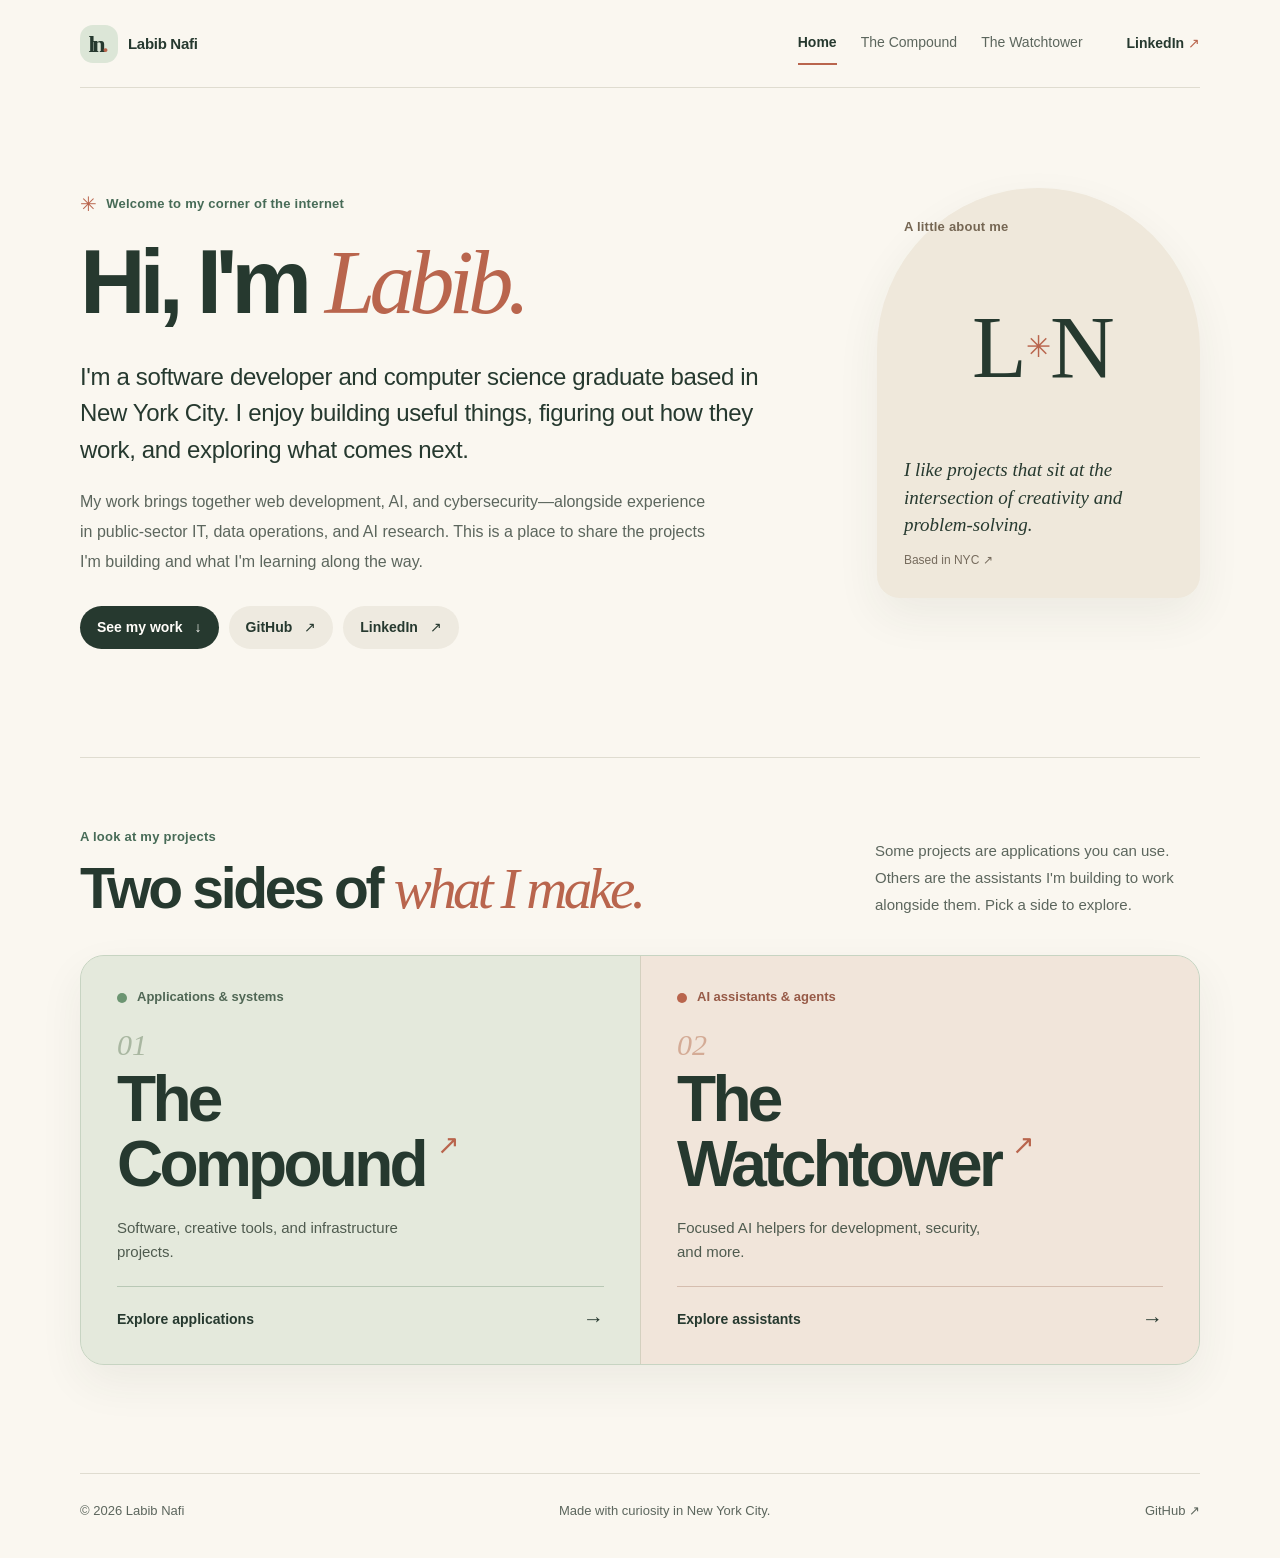
==== commit 769b0103: "V3 site" ====
--- a/index.html
+++ b/index.html
@@ -3,59 +3,44 @@
 <head>
   <meta charset="utf-8">
   <meta name="viewport" content="width=device-width, initial-scale=1">
-  <meta name="theme-color" content="#eae8df">
-  <meta name="description" content="Labib Nafi — software, systems, and AI agents. Explore The Compound and The Watchtower.">
-  <meta property="og:title" content="Labib Nafi — Software & AI Systems">
-  <meta property="og:description" content="Applications in The Compound and AI agents in The Watchtower.">
+  <meta name="theme-color" content="#faf7f0">
+  <meta name="description" content="Labib Nafi is a New York City–based software developer exploring applications, AI systems, and cybersecurity. Browse his projects and AI assistants.">
+  <meta property="og:title" content="Labib Nafi — Software developer">
+  <meta property="og:description" content="A little about me, the software I build, and the AI assistants I’m developing.">
   <meta property="og:type" content="website">
-  <title>Labib Nafi — Software, Systems & AI</title>
+  <title>Labib Nafi — Software Developer</title>
   <link rel="icon" href="assets/favicon.svg" type="image/svg+xml">
   <link rel="stylesheet" href="css/site.css">
   <script defer src="js/site.js"></script>
 </head>
 <body data-page="home">
-  <a class="skip-link" href="#main">Skip to content</a>
-  <div class="site-shell">
-    <header class="site-header">
-      <a class="brand" href="./" aria-label="Labib Nafi, home"><span class="brand-mark">LN<span class="brand-period">.</span></span><span class="brand-sub">SOFTWARE · AI<br>NEW YORK CITY</span></a>
-      <nav class="top-nav" aria-label="Main navigation"><a class="nav-active" href="./" aria-current="page">HOME <span>01</span></a><a href="compound.html">COMPOUND <span>02</span></a><a href="watchtower.html">WATCHTOWER <span>03</span></a></nav>
-      <a class="header-external" href="https://github.com/lnafi26" target="_blank" rel="noopener noreferrer">GITHUB <span aria-hidden="true">↗</span></a>
-    </header>
-
-    <main id="main">
-      <section class="home-hero" aria-labelledby="intro-title">
-        <div class="hero-topline"><span><span class="live-dot"></span> NEW YORK CITY / SOFTWARE & AI</span><span>PORTFOLIO / 2026</span></div>
-        <div class="hero-layout">
-          <div class="hero-copy">
-            <div class="eyebrow light">LABIB NAFI <span class="eyebrow-rule"></span> SOFTWARE DEVELOPER</div>
-            <h1 id="intro-title">SOFTWARE.<br><em>AI SYSTEMS.</em><br>REAL WORK.</h1>
-            <p class="hero-lede">I’m Labib, a New York City–based computer science graduate building software, AI tools, and cybersecurity projects. My work spans web development, public-sector IT, and independent experiments that I develop into working systems.</p>
-            <div class="hero-actions">
-              <a class="button button-light" href="#explore">EXPLORE MY WORK <span aria-hidden="true">↘</span></a>
-              <a class="text-link hero-link" href="https://www.linkedin.com/in/labib-n-0ab96a26a/" target="_blank" rel="noopener noreferrer">LINKEDIN <span aria-hidden="true">↗</span></a>
-            </div>
-          </div>
-          <div class="hero-visual hero-type-panel" aria-hidden="true"><span class="type-panel-top">A SELECTION OF CURRENT & ONGOING WORK</span><div class="type-panel-word">BUILD<span class="type-panel-period">.</span></div><div class="type-panel-rule"></div><p>APPLICATIONS<br>INTELLIGENT TOOLS<br>SECURITY SYSTEMS</p><span class="type-panel-bottom">DESIGNED, DEVELOPED & DOCUMENTED BY LABIB NAFI</span></div></div><div class="hero-bottomline"><span>SCROLL TO EXPLORE PROJECTS</span><span>SOFTWARE <span class="little-cross">✳</span> INTELLIGENCE <span class="little-cross">✳</span> SYSTEMS</span></div>
-      </section>
-
-      <section class="explore-section" id="explore" aria-labelledby="explore-title">
-        <div class="section-heading"><div><span class="eyebrow">002 / THE WORK</span><h2 id="explore-title">TWO SIDES.<br><em>ONE PORTFOLIO.</em></h2></div><p>Explore the applications I develop and the AI assistants I’m building alongside them.</p></div>
-        <div class="gateway-grid">
-          <a class="gateway gateway-compound" href="compound.html" aria-label="Enter The Compound, applications and software projects">
-            <div class="gateway-kicker"><span>SECTION / 01</span><span>SOFTWARE & SYSTEMS <span aria-hidden="true">↗</span></span></div>
-            <div class="gateway-art gateway-type" aria-hidden="true"><span class="gateway-large-index">01<span> / SOFTWARE</span></span><span class="art-index">APPLICATIONS · PLATFORMS · SYSTEMS</span></div>
-            <div class="gateway-bottom"><div><span class="gateway-caption">APPLICATIONS / TOOLS / INFRASTRUCTURE</span><h3>THE<br>COMPOUND<span class="gateway-arrow" aria-hidden="true">↗</span></h3><p>Software applications, tools, and infrastructure projects—finished, in progress, and in research.</p></div><span class="gateway-enter">VIEW PROJECTS <span aria-hidden="true">→</span></span></div>
-          </a>
-          <a class="gateway gateway-watchtower" href="watchtower.html" aria-label="Enter The Watchtower, AI assistants and agents">
-            <div class="gateway-kicker"><span>SECTION / 02</span><span>AI & INTELLIGENCE <span aria-hidden="true">↗</span></span></div>
-            <div class="gateway-art gateway-type" aria-hidden="true"><span class="gateway-large-index">02<span> / AI</span></span><span class="art-index">ASSISTANTS · AGENTS · TOOLS</span></div>
-            <div class="gateway-bottom"><div><span class="gateway-caption">ASSISTANTS / AGENTS / REASONING</span><h3>THE<br>WATCHTOWER<span class="gateway-arrow" aria-hidden="true">↗</span></h3><p>AI assistants and agents, from coding tools to security-focused experiments.</p></div><span class="gateway-enter">VIEW AGENTS <span aria-hidden="true">→</span></span></div>
-          </a>
-        </div>
-      </section>
-      <section class="postscript" aria-label="A little more about me"><span class="eyebrow">ABOUT MY WORK</span><p>My background runs from public-sector IT and data operations to web development, AI research, and independent software projects. Here you’ll find what I’ve built, what’s in development, and what I’m still exploring.</p><a class="text-link" href="https://github.com/lnafi26" target="_blank" rel="noopener noreferrer">SEE MY GITHUB <span aria-hidden="true">↗</span></a></section>
-    </main>
-    <footer class="site-footer"><span>© <span data-year>2026</span> LABIB NAFI</span><span>SOFTWARE · AI · CYBERSECURITY</span><a href="https://www.linkedin.com/in/labib-n-0ab96a26a/" target="_blank" rel="noopener noreferrer">LINKEDIN ↗</a></footer>
-  </div>
+<a class="skip-link" href="#main">Skip to content</a>
+<div class="site-shell">
+  <header class="site-header">
+    <a class="brand" href="./" aria-label="Labib Nafi, home"><span class="brand-icon" aria-hidden="true">ln<span>.</span></span><span class="brand-name">Labib Nafi</span></a>
+    <nav class="top-nav" aria-label="Main navigation"><a aria-current="page" href="./">Home</a><a href="compound.html">The Compound</a><a href="watchtower.html">The Watchtower</a></nav>
+    <a class="header-link" href="https://www.linkedin.com/in/labib-n-0ab96a26a/" target="_blank" rel="noopener noreferrer">LinkedIn <span aria-hidden="true">↗</span></a>
+  </header>
+  <main id="main">
+    <section class="home-intro" aria-labelledby="hello-title">
+      <div class="intro-main">
+        <span class="intro-kicker"><span aria-hidden="true" class="sparkle">✳</span> Welcome to my corner of the internet</span>
+        <h1 id="hello-title">Hi, I'm <em>Labib.</em></h1>
+        <p class="intro-lead">I'm a software developer and computer science graduate based in New York City. I enjoy building useful things, figuring out how they work, and exploring what comes next.</p>
+        <p class="intro-support">My work brings together web development, AI, and cybersecurity—alongside experience in public-sector IT, data operations, and AI research. This is a place to share the projects I'm building and what I'm learning along the way.</p>
+        <div class="intro-actions"><a class="button button-primary" href="#work">See my work <span aria-hidden="true">↓</span></a><a class="button button-quiet" href="https://github.com/lnafi26" target="_blank" rel="noopener noreferrer">GitHub <span aria-hidden="true">↗</span></a><a class="button button-quiet" href="https://www.linkedin.com/in/labib-n-0ab96a26a/" target="_blank" rel="noopener noreferrer">LinkedIn <span aria-hidden="true">↗</span></a></div>
+      </div>
+      <aside class="intro-aside" aria-label="A little more about Labib"><span class="aside-kicker">A little about me</span><div class="aside-monogram" aria-hidden="true">L<span>✳</span>N</div><p>I like projects that sit at the intersection of creativity and problem-solving.</p><span class="aside-location">Based in NYC <span aria-hidden="true">↗</span></span></aside>
+    </section>
+    <section class="work-section" id="work" aria-labelledby="work-title">
+      <div class="work-intro"><div><span class="section-kicker">A look at my projects</span><h2 id="work-title">Two sides of <em>what I make.</em></h2></div><p>Some projects are applications you can use. Others are the assistants I'm building to work alongside them. Pick a side to explore.</p></div>
+      <div class="work-pair" role="group" aria-label="Explore two connected collections of work">
+        <a class="work-half" href="compound.html"><span class="work-half-label"><span class="half-dot" aria-hidden="true"></span> Applications & systems</span><span class="work-half-inner"><span class="half-number" aria-hidden="true">01</span><span class="work-half-title">The<br>Compound<span class="half-arrow" aria-hidden="true">↗</span></span><span class="work-half-description">Software, creative tools, and infrastructure projects.</span></span><span class="work-half-action">Explore applications <span aria-hidden="true">→</span></span></a>
+        <a class="work-half" href="watchtower.html"><span class="work-half-label"><span class="half-dot" aria-hidden="true"></span> AI assistants & agents</span><span class="work-half-inner"><span class="half-number" aria-hidden="true">02</span><span class="work-half-title">The<br>Watchtower<span class="half-arrow" aria-hidden="true">↗</span></span><span class="work-half-description">Focused AI helpers for development, security, and more.</span></span><span class="work-half-action">Explore assistants <span aria-hidden="true">→</span></span></a>
+      </div>
+    </section>
+  </main>
+  <footer class="site-footer"><span>© <span data-year>2026</span> Labib Nafi</span><span>Made with curiosity in New York City.</span><a href="https://github.com/lnafi26" target="_blank" rel="noopener noreferrer">GitHub ↗</a></footer>
+</div>
 </body>
 </html>
--- a/css/site.css
+++ b/css/site.css
@@ -1,26 +1,10 @@
-/* LABIB NAFI / INDEPENDENT DEVELOPMENT LAB — custom editorial / technical design */
-:root{color-scheme:light;--ink:#18211f;--ink-soft:#36403c;--paper:#eae8df;--paper-bright:#f3f0e6;--rule:#abaea4;--muted:#72776e;--signal:#f56b4a;--font-body:Arial,Helvetica,sans-serif;--font-display:Impact,"Arial Narrow","Helvetica Neue",Arial,sans-serif;--font-mono:"SFMono-Regular",Consolas,"Liberation Mono",monospace}
-*{box-sizing:border-box}html{scroll-behavior:smooth}body{margin:0;background:var(--paper);color:var(--ink);font-family:var(--font-body);-webkit-font-smoothing:antialiased}::selection{background:var(--signal);color:#151d1b}a{color:inherit}button{font:inherit}img{display:block;max-width:100%}.site-shell{max-width:1720px;margin:auto;padding:0 clamp(16px,3.6vw,64px)}.skip-link{position:fixed;z-index:999;top:8px;left:8px;background:white;color:black;padding:14px;transform:translateY(-170%)}.skip-link:focus{transform:none}a:focus-visible,button:focus-visible,[tabindex]:focus-visible{outline:3px solid #f26a42;outline-offset:4px}.site-header{height:92px;display:flex;align-items:center;border-bottom:1px solid var(--ink);gap:clamp(18px,3vw,55px)}.brand{display:flex;align-items:center;gap:13px;text-decoration:none;min-width:225px}.brand-mark{font-family:var(--font-display);font-stretch:condensed;font-size:38px;line-height:1;letter-spacing:-.055em;font-weight:900}.brand-period{color:var(--signal)}.brand-sub{font:700 9px/1.4 var(--font-mono);letter-spacing:.08em;border-left:1px solid var(--ink);padding-left:12px}.top-nav{align-self:stretch;display:flex;align-items:stretch;gap:clamp(12px,2vw,36px);margin-left:auto}.top-nav a{text-decoration:none;font:700 10px/1.2 var(--font-mono);letter-spacing:.055em;display:flex;align-items:center;gap:9px;border-bottom:4px solid transparent;padding-top:4px;white-space:nowrap}.top-nav a span{color:var(--muted);font-weight:400}.top-nav a:hover,.top-nav a.nav-active{border-color:var(--signal)}.header-external{font:700 11px/1 var(--font-mono);text-decoration:none;border:1px solid var(--ink);padding:14px 16px;white-space:nowrap}.header-external:hover{background:var(--ink);color:var(--paper)}.site-footer{display:flex;justify-content:space-between;gap:16px;padding:24px 0 35px;border-top:1px solid var(--ink);font:700 10px/1.4 var(--font-mono);letter-spacing:.03em}.site-footer a{text-decoration:none}.site-footer a:hover{text-decoration:underline}.eyebrow{font:700 10px/1.5 var(--font-mono);letter-spacing:.12em}.eyebrow.light{color:#d6d4cb}.eyebrow-rule{display:inline-block;width:35px;height:1px;background:currentColor;margin:0 8px;vertical-align:middle}.text-link{text-decoration:none;border-bottom:1px solid currentColor;padding:0 0 6px;display:inline-flex;align-items:center;justify-content:space-between;gap:20px;font:700 11px/1.2 var(--font-mono);letter-spacing:.02em}.text-link:hover{color:var(--signal)}.button{text-decoration:none;display:inline-flex;align-items:center;justify-content:space-between;gap:30px;padding:18px 20px;font:700 12px/1.2 var(--font-mono)}.button-light{background:#eae9e0;color:#17201d}.button-light:hover{background:var(--signal);color:#171e1c}
-/* LANDING */
-.home-hero{margin-top:24px;background:#17211f;color:#f2f0e7;padding:21px clamp(22px,3.5vw,54px) 0;position:relative;overflow:hidden;isolation:isolate}.home-hero:before{content:"";position:absolute;inset:0;z-index:-1;opacity:.24;background-image:linear-gradient(#eae8df20 1px,transparent 1px),linear-gradient(90deg,#eae8df20 1px,transparent 1px);background-size:58px 58px;mask-image:linear-gradient(90deg,transparent 32%,#000 100%)}.hero-topline,.hero-bottomline,.visual-topleft,.visual-bottom{display:flex;justify-content:space-between;gap:14px;font:700 9px/1.4 var(--font-mono);letter-spacing:.08em}.hero-topline{padding-bottom:22px;border-bottom:1px solid #79827a;color:#c2c8bd}.live-dot{display:inline-block;width:6px;height:6px;border-radius:50%;background:#b3d6a7;box-shadow:0 0 0 4px #b3d6a721;margin:0 10px 1px 2px}.hero-layout{display:grid;grid-template-columns:minmax(0,1.15fr) minmax(300px,.85fr);align-items:stretch;min-height:610px}.hero-copy{padding:clamp(64px,7.8vw,118px) 0 70px;position:relative;z-index:2}.hero-copy h1{font-family:var(--font-display);font-size:clamp(60px,7.4vw,132px);font-stretch:condensed;font-weight:900;line-height:.89;letter-spacing:-.045em;margin:31px 0 30px;white-space:nowrap}.hero-copy h1 em,.section-heading h2 em,.wing-intro h1 em{font-style:normal;color:var(--signal)}.hero-copy h1 em{display:inline-block;font-size:.79em;line-height:1.02}.hero-lede{font-size:clamp(14px,1.15vw,17px);line-height:1.65;max-width:520px;color:#c9d0c9;margin:0 0 32px}.hero-actions{display:flex;align-items:center;gap:31px;flex-wrap:wrap}.hero-link{color:#e7e6de}.hero-visual{position:relative;display:flex;align-items:center;justify-content:center;min-height:560px}.hero-visual>img{width:120%;max-width:none;max-height:575px;object-fit:contain;filter:drop-shadow(0 18px 20px #050b0990)}.visual-topleft,.visual-bottom{position:absolute;left:0;right:0;color:#c8cbc3;z-index:2}.visual-topleft{top:34px}.visual-topleft span{color:#89978c}.visual-bottom{bottom:28px}.hero-bottomline{border-top:1px solid #738079;padding:18px 0 21px;color:#c5cec5}.little-cross{color:var(--signal);padding:0 8px}.explore-section{padding:clamp(55px,7vw,100px) 0 65px;scroll-margin-top:16px}.section-heading{display:flex;align-items:end;justify-content:space-between;gap:40px;margin-bottom:37px}.section-heading h2{font:900 clamp(55px,6.7vw,102px)/.94 var(--font-display);letter-spacing:-.038em;margin:20px 0 0}.section-heading>p{max-width:300px;line-height:1.6;margin:0 0 3px;font-size:15px}.gateway-grid{display:grid;grid-template-columns:repeat(2,minmax(0,1fr));gap:18px}.gateway{min-width:0;min-height:640px;padding:24px 26px 23px;display:flex;flex-direction:column;text-decoration:none;position:relative;overflow:hidden;isolation:isolate;transition:transform .32s ease,box-shadow .32s ease}.gateway:hover{transform:translateY(-7px);box-shadow:0 20px 32px #18211f24}.gateway:focus-visible{outline-offset:4px}.gateway-compound{background:#1a2421;color:#f5f1e6}.gateway-watchtower{background:#d5d8cf;color:#172a29}.gateway-kicker{display:flex;justify-content:space-between;gap:12px;border-bottom:1px solid currentColor;padding-bottom:14px;font:700 10px/1.4 var(--font-mono);letter-spacing:.035em}.gateway-art{flex:1;position:relative;min-height:210px;display:grid;place-items:center}.gateway-art:before{content:"";position:absolute;inset:12px 0;background:repeating-linear-gradient(90deg,transparent 0,transparent 45px,currentColor 46px,transparent 47px),repeating-linear-gradient(0deg,transparent 0,transparent 45px,currentColor 46px,transparent 47px);opacity:.075}.art-index{position:absolute;right:0;bottom:10px;font:700 9px/1 var(--font-mono)}.compound-schematic{width:min(280px,62%);aspect-ratio:1;position:relative;transform:rotate(-19deg);transition:transform .6s cubic-bezier(.2,.9,.2,1)}.gateway:hover .compound-schematic{transform:rotate(-8deg) scale(1.07)}.c-block{position:absolute;border:2px solid #d4ddd3;box-shadow:8px 8px 0 #ee7655;transform:skewY(-10deg)}.c-block-a{width:49%;height:41%;top:12%;left:8%}.c-block-b{width:40%;height:30%;top:7%;left:57%}.c-block-c{width:34%;height:35%;top:56%;left:8%}.c-block-d{width:47%;height:41%;top:49%;left:53%}.c-core{position:absolute;top:37%;left:35%;width:32%;aspect-ratio:1;background:#f2efdf;border:5px solid #ed7958;display:grid;place-items:center;color:#1a2421;font:900 50px/1 var(--font-display);z-index:2}.c-core span{position:absolute;font:700 9px var(--font-mono);bottom:7px;right:8px}.c-spoke{position:absolute;height:2px;background:#ef7856;width:120%;top:50%;left:-10%;z-index:1}.c-spoke-b{transform:rotate(90deg)}.tower-schematic{width:min(318px,70%);aspect-ratio:1;position:relative;display:grid;place-items:center;transition:transform .6s cubic-bezier(.2,.9,.2,1)}.gateway:hover .tower-schematic{transform:rotate(16deg) scale(1.06)}.tower-ring{position:absolute;border:1.5px solid #4c7773;border-radius:50%;width:100%;aspect-ratio:1}.tower-ring-two{width:74%;border-style:dashed;animation:rotate-ring 42s linear infinite}.tower-ring-three{width:48%;border-width:2px}.tower-center{width:21%;aspect-ratio:1;background:#182e2b;clip-path:polygon(50% 0,100% 50%,50% 100%,0 50%);display:grid;place-items:center}.tower-center i{width:13px;height:13px;background:#f66e4e;border-radius:50%}.tower-beam{position:absolute;width:2px;height:114%;background:#4b7773;transform:rotate(45deg)}.tower-beam-two{transform:rotate(-45deg)}.tower-star{position:absolute;color:#f66e4e;font-size:24px}.star-one{right:-5%;top:20%}.star-two{bottom:-7%;left:25%}.gateway-bottom{border-top:1px solid currentColor;padding-top:17px}.gateway-caption{font:700 9px/1 var(--font-mono);letter-spacing:.07em}.gateway h3{font:900 clamp(50px,5.1vw,88px)/.89 var(--font-display);letter-spacing:-.035em;margin:10px 0 18px;position:relative}.gateway-arrow{font:400 clamp(30px,4vw,62px)/1 Arial,sans-serif;position:absolute;right:0;bottom:5px;transition:transform .2s}.gateway:hover .gateway-arrow{transform:translate(4px,-4px)}.gateway p{font-size:14px;line-height:1.52;max-width:430px;margin:0 0 28px}.gateway-enter{display:flex;justify-content:space-between;border-top:1px solid currentColor;padding-top:13px;font:700 10px var(--font-mono)}.postscript{padding:32px 0 68px;display:grid;grid-template-columns:180px minmax(0,750px) auto;align-items:start;gap:30px;border-top:1px solid var(--rule)}.postscript p{font-size:clamp(17px,1.65vw,24px);line-height:1.52;margin:-5px 0 0;letter-spacing:-.025em}.postscript .text-link{justify-self:end;white-space:nowrap}
-/* WING PAGES */
-.wing-main{padding-top:25px}.wing-overline{display:flex;justify-content:space-between;align-items:center;gap:16px;font:700 10px/1.4 var(--font-mono);letter-spacing:.025em}.back-link{text-decoration:none;border-bottom:1px solid currentColor;padding-bottom:4px}.back-link:hover{color:var(--signal)}.wing-intro{display:flex;justify-content:space-between;align-items:end;gap:40px;padding:55px 0 49px}.wing-intro h1{font:900 clamp(68px,8.8vw,152px)/.83 var(--font-display);letter-spacing:-.044em;margin:18px 0 0}.wing-intro p{max-width:410px;font-size:clamp(15px,1.4vw,19px);line-height:1.48;margin:0 0 5px}.collection-heading{display:flex;justify-content:space-between;align-items:center;gap:15px;padding:12px 0;font:700 10px/1.2 var(--font-mono)}.tiny-arrow{font-size:15px;color:var(--signal)}.deck{--travel-tilt:-8deg;position:relative;background:#161f1d;color:#edece4;border:1px solid #161f1d;overflow:hidden;isolation:isolate}.deck:before{content:"";position:absolute;inset:0;pointer-events:none;opacity:.14;background-image:linear-gradient(90deg,#ced9cf 1px,transparent 1px),linear-gradient(#ced9cf 1px,transparent 1px);background-size:60px 60px}.deck-rulers{height:42px;display:flex;justify-content:space-between;align-items:center;padding:0 20px;border-bottom:1px solid #5c6861;position:relative;z-index:3;font:700 9px var(--font-mono);letter-spacing:.08em;color:#b2beb6}.deck-scene{height:615px;position:relative;overflow:hidden;perspective:1400px;perspective-origin:50% 46%;padding:18px 0}.deck-camera{height:100%;width:100%;position:relative;transform-style:preserve-3d;transition:transform .24s cubic-bezier(.2,.8,.2,1);transform:translateZ(0) rotateY(0) rotateX(0)}.deck.is-traveling .deck-camera{transform:translateZ(-280px) rotateY(var(--travel-tilt)) rotateX(3deg)}.project-slide{--p-base:#191c1d;--p-accent:#eab77e;--p-secondary:#f4eee5;--p-paper:#fff;position:absolute;left:50%;top:0;width:min(91%,1200px);height:100%;opacity:.63;visibility:visible;pointer-events:none;transform:translateX(-50%) translate3d(var(--tx,0px),0,var(--tz,0px)) rotateY(var(--yaw,0deg)) scale(var(--scale,1));transform-origin:center;transition:transform .37s cubic-bezier(.15,.75,.15,1),opacity .3s,visibility .3s;background:var(--p-base);border:1px solid color-mix(in srgb,var(--p-accent),transparent 53%);box-shadow:0 15px 45px #0008;color:var(--p-paper)}.project-slide.is-active{opacity:1;z-index:2;pointer-events:auto}.project-slide.is-far{opacity:0;visibility:hidden}.project-content{height:100%;padding:20px clamp(20px,3vw,44px) 16px;display:flex;flex-direction:column;background:radial-gradient(circle at 92% 15%,color-mix(in srgb,var(--p-accent),transparent 87%),transparent 38%)}.project-top{display:flex;align-items:center;justify-content:space-between;gap:12px;border-bottom:1px solid color-mix(in srgb,var(--p-accent),transparent 55%);padding-bottom:12px;font:700 9px/1.2 var(--font-mono);letter-spacing:.075em;color:var(--p-accent)}.project-status{border:1px solid currentColor;padding:6px 8px;white-space:nowrap}.project-body{display:grid;grid-template-columns:minmax(0,1fr) minmax(240px,.98fr);gap:clamp(16px,2.6vw,40px);flex:1;min-height:0;padding:24px 0 16px}.project-copy{min-width:0;display:flex;flex-direction:column;align-items:start}.project-category,.project-small-label{font:700 9px/1.4 var(--font-mono);letter-spacing:.08em;color:var(--p-accent)}.project-title{font:900 clamp(58px,6.8vw,105px)/.92 var(--font-display);letter-spacing:-.04em;margin:9px 0 6px;overflow-wrap:anywhere}.project-line{color:var(--p-secondary);font:700 clamp(16px,1.8vw,24px)/1.3 var(--font-body);margin:0 0 17px;letter-spacing:-.03em}.project-what,.project-how p{font-size:clamp(12px,1vw,14px);line-height:1.5;color:color-mix(in srgb,var(--p-paper),transparent 14%)}.project-what{margin:0 0 14px}.project-how{border-top:1px solid color-mix(in srgb,var(--p-accent),transparent 68%);padding-top:12px;margin-top:auto}.project-how p{margin:5px 0 0}.project-media{margin:0;position:relative;overflow:hidden;display:flex;flex-direction:column;justify-content:center;align-items:center;min-width:0;border:1px solid color-mix(in srgb,var(--p-accent),transparent 58%);background:#0003}.project-media:before{content:"";position:absolute;inset:0;opacity:.2;background-image:repeating-linear-gradient(0deg,transparent,transparent 23px,var(--p-accent) 24px,transparent 25px),repeating-linear-gradient(90deg,transparent,transparent 23px,var(--p-accent) 24px,transparent 25px)}.project-media-top,.project-media figcaption{position:absolute;left:13px;right:13px;z-index:1;font:700 8px/1.4 var(--font-mono);letter-spacing:.08em;color:var(--p-accent)}.project-media-top{top:12px}.project-media figcaption{bottom:12px}.project-art{width:95%;height:95%;max-height:335px;object-fit:contain;position:relative;z-index:1}.project-lower{border-top:1px solid color-mix(in srgb,var(--p-accent),transparent 55%);padding-top:12px;display:grid;grid-template-columns:1.05fr 1.5fr .95fr;align-items:start;gap:16px}.project-timeline{display:flex;gap:clamp(10px,1.3vw,22px);margin:0}.date-field{display:flex;flex-direction:column;gap:7px}.date-field dt{font:700 8px var(--font-mono);letter-spacing:.035em;color:var(--p-accent)}.date-field dd{font:700 13px var(--font-mono);margin:0;white-space:nowrap}.tag-row{display:flex;gap:5px;flex-wrap:wrap;margin-top:7px}.tag{font:700 9px/1.3 var(--font-mono);padding:4px 5px;border:1px solid color-mix(in srgb,var(--p-accent),transparent 55%)}.project-links{text-align:right;padding-top:4px}.project-outlink{display:inline-block;text-decoration:none;background:var(--p-accent);color:var(--p-base);padding:13px 12px;font:700 10px/1.2 var(--font-mono);white-space:nowrap}.project-outlink:hover{background:var(--p-paper)}.project-private{font:700 9px/1.5 var(--font-mono);color:var(--p-accent);letter-spacing:.02em}.deck-bottom{position:relative;z-index:3;border-top:1px solid #5c6861;display:flex;justify-content:space-between;align-items:center;padding:11px 18px;min-height:63px}.deck-progress{display:flex;align-items:center;gap:12px;font:700 13px var(--font-mono)}.deck-current{color:var(--signal)}.deck-separator{color:#879089}.deck-progress-track{display:inline-flex;width:120px;height:3px;background:#69746b;margin-left:10px}.deck-progress-track span{height:100%;display:block;background:var(--signal);transition:width .3s}.deck-controls{display:flex;gap:8px}.deck-button{cursor:pointer;border:1px solid #d1d1c6;background:none;color:#efeee7;padding:13px 16px;font:700 10px/1 var(--font-mono);display:flex;align-items:center;gap:16px}.deck-button:not(:disabled):hover{background:#eae8df;color:#17211f}.deck-button:disabled{opacity:.3;cursor:not-allowed}.project-picker{display:flex;gap:8px;margin:12px 0 0;flex-wrap:wrap}.picker-item{cursor:pointer;border:1px solid #939b91;background:transparent;color:var(--ink);min-width:165px;display:flex;align-items:center;gap:12px;padding:13px 16px;text-align:left}.picker-item:hover,.picker-item.is-selected{background:var(--ink);color:var(--paper)}.picker-index{font:700 9px var(--font-mono);color:var(--signal)}.picker-name{font:900 16px var(--font-display);letter-spacing:.01em}.picker-status{font:700 8px var(--font-mono);margin-left:auto;opacity:.7}.deck-note{font:11px/1.6 var(--font-mono);color:var(--ink-soft);margin:16px 0 0}.mini-spark{color:var(--signal);margin-right:7px}.wing-next{border-top:1px solid var(--rule);margin:72px 0 70px;padding:20px 0;display:flex;align-items:center;justify-content:space-between;gap:30px}.wing-next a{display:flex;align-items:center;gap:30px;text-decoration:none}.wing-next a>span{font:700 10px var(--font-mono)}.wing-next strong{font:900 clamp(25px,3.3vw,51px)/1 var(--font-display)}.wing-next a:hover strong{color:var(--signal)}
-@keyframes rotate-ring{to{transform:rotate(360deg)}}
-@media(max-width:1180px){.brand{min-width:180px}.site-header{gap:17px}.top-nav{gap:14px}.hero-copy h1{font-size:clamp(55px,7vw,90px)}.hero-layout{grid-template-columns:1.05fr .95fr}.project-title{font-size:clamp(58px,7.2vw,88px)}.project-content{padding:16px 20px 12px}.project-body{padding:14px 0 12px;gap:18px}.project-what,.project-how p{font-size:12px;line-height:1.44}.deck-scene{height:630px}.project-lower{grid-template-columns:1fr 1.15fr}.project-links{grid-column:1/-1;text-align:left}.project-outlink{padding:9px 11px}.project-what{margin-bottom:9px}}
-@media(max-width:780px){.site-header{height:auto;min-height:87px;flex-wrap:wrap;padding:13px 0 0;gap:10px}.brand{min-width:0;margin-right:auto}.brand-mark{font-size:34px}.header-external{padding:10px 12px;font-size:9px}.top-nav{order:3;width:100%;margin:0;justify-content:space-between;gap:8px;height:43px}.top-nav a{font-size:9px}.home-hero{margin-top:14px}.hero-topline{font-size:8px}.hero-topline>span:last-child{display:none}.hero-layout{grid-template-columns:1fr;min-height:0}.hero-copy{padding:56px 0 15px}.hero-copy h1{font-size:clamp(54px,10.6vw,88px);margin:25px 0}.hero-copy h1 em{font-size:.79em}.hero-lede{max-width:560px}.hero-visual{min-height:300px;height:375px}.hero-visual>img{width:95%;max-height:380px}.visual-topleft{top:10px}.visual-bottom{bottom:7px}.hero-bottomline>span:last-child{display:none}.section-heading{align-items:start;flex-direction:column;gap:17px}.section-heading h2{font-size:clamp(60px,10vw,88px)}.section-heading>p{max-width:540px}.gateway-grid{grid-template-columns:1fr}.gateway{min-height:540px}.gateway h3{font-size:clamp(62px,10vw,86px)}.gateway-art{min-height:220px}.postscript{grid-template-columns:1fr;gap:20px}.postscript p{margin:0}.postscript .text-link{justify-self:start}.wing-overline>span{display:none}.wing-intro{padding:38px 0 28px;flex-direction:column;align-items:start;gap:26px}.wing-intro h1{font-size:clamp(65px,11vw,102px)}.wing-intro p{max-width:620px}.collection-heading>span:last-child{display:none}.deck-scene{height:740px;padding:14px 0}.project-slide{width:92%}.project-body{grid-template-columns:1fr;gap:12px;padding:13px 0}.project-copy{display:block}.project-category{font-size:8px}.project-title{font-size:clamp(64px,10vw,86px);margin:6px 0 1px}.project-line{font-size:16px;margin:0 0 7px}.project-what,.project-how p{font-size:12px;line-height:1.42}.project-how{margin-top:8px;padding-top:7px}.project-media{height:190px;min-height:0}.project-art{max-height:183px;width:75%;height:100%}.project-media-top,.project-media figcaption{font-size:7px}.project-lower{grid-template-columns:1fr;gap:10px;padding-top:10px}.project-timeline{gap:30px}.project-tech .tag-row{margin-top:4px}.project-links{grid-column:auto}.project-outlink{padding:10px}.project-content{padding:12px 16px}.wing-next{align-items:start;flex-direction:column}.wing-next a{width:100%;justify-content:space-between;gap:12px}.wing-next a>span{display:none}}
-@media(max-width:440px){.site-shell{padding:0 14px}.brand-sub{font-size:8px;padding-left:8px}.brand{gap:8px}.top-nav a{font-size:8px;gap:3px}.home-hero{padding:14px 16px 0}.hero-copy{padding-top:50px}.hero-copy h1{font-size:clamp(48px,12vw,67px)}.hero-copy h1 em{font-size:.78em}.hero-lede{font-size:14px}.hero-actions{gap:22px}.hero-visual{height:290px;min-height:280px}.hero-visual>img{max-height:270px}.visual-bottom span:last-child{display:none}.gateway{padding:17px;min-height:510px}.gateway-kicker{font-size:8px}.gateway h3{font-size:clamp(50px,12vw,65px)}.gateway p{font-size:13px}.section-heading h2{font-size:65px}.wing-intro h1{font-size:clamp(52px,12vw,74px)}.deck-rulers{padding:0 10px;font-size:8px}.deck-rulers span:last-child{display:none}.deck-scene{height:800px}.project-slide{width:95%}.project-content{padding:12px}.project-title{font-size:clamp(50px,13vw,66px)}.project-what,.project-how p{font-size:11.5px}.project-media{height:178px}.tag{font-size:8px}.project-timeline{gap:18px}.date-field dt{font-size:8px}.date-field dd{font-size:12px}.deck-progress-track{width:50px;margin-left:0}.deck-bottom{padding:9px}.deck-button{gap:5px;padding:12px 9px;font-size:9px}.picker-item{flex:1;min-width:132px;padding:11px}.picker-status{display:none}.site-footer{font-size:8px;flex-wrap:wrap}.site-footer>span:nth-child(2){display:none}}
-@media(prefers-reduced-motion:reduce){*,*:before,*:after{scroll-behavior:auto!important;animation-duration:.01ms!important;animation-iteration-count:1!important;transition-duration:.01ms!important}.gateway:hover{transform:none}.deck.is-traveling .deck-camera{transform:none}}
-/* The longer Watchtower wordmark needs its own mobile measure; don't crop its last letters. */
-@media(max-width:780px){.gateway-watchtower h3{font-size:clamp(38px,8.4vw,72px)}}
-@media(max-width:440px){.wing-main[data-collection="watchtower"] .wing-intro h1{font-size:clamp(38px,11vw,70px)}}
-@media(max-width:360px){.gateway-watchtower h3{font-size:36px}}
-
-/* V2 / Typographic direction. Original graphite, paper, forest and signal-orange site palette retained. */
-.brand-sub{letter-spacing:.055em}.home-hero:before{opacity:.13;mask-image:linear-gradient(90deg,transparent 10%,#000 100%)}
-.hero-layout{grid-template-columns:minmax(0,1.23fr) minmax(275px,.77fr);min-height:530px}.hero-copy{padding:clamp(58px,7vw,104px) 22px 74px 0}.hero-copy h1{font-size:clamp(66px,7.5vw,124px);line-height:.91;white-space:normal;letter-spacing:-.06em}.hero-copy h1 em{font-size:.82em}.hero-lede{max-width:560px}
-.hero-type-panel{min-height:450px;display:flex;flex-direction:column;align-items:stretch;justify-content:space-between;padding:35px 18px 27px 28px;border-left:1px solid #6a7770;background:transparent}
-.type-panel-top,.type-panel-bottom{font:700 10px/1.5 var(--font-mono);letter-spacing:.08em;color:#aebbb2}.type-panel-word{font:900 clamp(95px,12vw,210px)/.8 var(--font-display);letter-spacing:-.09em;color:#f2f0e7;transform:rotate(-90deg);transform-origin:center;align-self:center;margin:90px 0 65px;white-space:nowrap}.type-panel-period{color:var(--signal)}.type-panel-rule{height:3px;background:var(--signal);width:64px;margin-left:auto}.hero-type-panel p{align-self:flex-end;text-align:right;color:#e2e6dd;font:700 13px/1.8 var(--font-mono);letter-spacing:.08em;margin:14px 0}.type-panel-bottom{font-size:8px;text-align:right}
-.gateway-art.gateway-type{display:flex;flex-direction:column;justify-content:space-between;align-items:flex-start;min-height:230px;padding:12px 0 22px;background:none}.gateway-type .gateway-large-index{font:900 clamp(140px,18vw,300px)/.77 var(--font-display);letter-spacing:-.09em;white-space:nowrap;opacity:.83}.gateway-large-index span{font:700 11px/1.3 var(--font-mono);letter-spacing:.07em;vertical-align:top;display:inline-block;margin:11px 0 0 20px}.gateway-type .art-index{position:static;font:700 9px var(--font-mono);letter-spacing:.12em}.gateway-type:before,.gateway-type:after{display:none!important}
-.project-media-type{background:color-mix(in srgb,var(--p-base),#fff 3%);border:1px solid color-mix(in srgb,var(--p-accent),transparent 50%)}.project-media-type:before{opacity:.09}.project-type-art{position:relative;z-index:1;display:flex;flex-direction:column;align-items:flex-start;justify-content:center;width:100%;height:100%;padding:38px clamp(12px,2vw,32px);gap:20px;overflow:hidden}.project-type-name{font:900 clamp(45px,5.3vw,92px)/.9 var(--font-display);letter-spacing:-.075em;color:var(--p-paper);max-width:100%;overflow-wrap:break-word}.project-type-rule{width:52px;height:4px;background:var(--p-accent)}.project-type-category{font:700 10px/1.5 var(--font-mono);color:var(--p-secondary);letter-spacing:.08em}.project-media-top,.project-media figcaption{z-index:2}.project-media-top{background:var(--p-base);padding:3px 0}.project-media figcaption{background:var(--p-base);padding:3px 0}.project-title{font-size:clamp(51px,5.7vw,95px);overflow-wrap:normal}.project-content{background:var(--p-base)}
-@media(max-width:780px){.hero-layout{grid-template-columns:1fr}.hero-copy{padding:45px 0 38px}.hero-copy h1{font-size:clamp(58px,11vw,88px)}.hero-type-panel{border-left:0;border-top:1px solid #6a7770;min-height:190px;height:auto;padding:22px 0;display:grid;grid-template-columns:1fr auto;gap:12px}.type-panel-word{font-size:clamp(88px,17vw,140px);transform:none;margin:0;align-self:center}.hero-type-panel p{font-size:10px;margin:0}.type-panel-rule{display:none}.type-panel-bottom{grid-column:1/-1;text-align:left}.gateway-art.gateway-type{min-height:180px}.gateway-type .gateway-large-index{font-size:clamp(140px,29vw,240px)}.project-type-name{font-size:clamp(54px,11vw,86px)}.project-type-art{padding:26px}.project-title{font-size:clamp(57px,10vw,80px)}}
-@media(max-width:440px){.hero-copy h1{font-size:clamp(47px,11.4vw,65px)}.hero-type-panel{grid-template-columns:1fr auto;min-height:145px}.type-panel-word{font-size:clamp(65px,16vw,95px)}.hero-type-panel p{font-size:8px}.gateway-type .gateway-large-index{font-size:clamp(110px,29vw,170px)}.project-type-name{font-size:clamp(42px,11vw,64px)}.project-type-art{gap:10px}.project-type-category{font-size:8px}.project-media-top,.project-media figcaption{font-size:7px}.project-title{font-size:clamp(45px,11vw,61px)}}
+/* Portfolio v3 — warm, personal, deliberately simple. No downloaded fonts or generated art. */
+:root{--paper:#faf7f0;--white:#fffdf9;--ink:#26392f;--muted:#5c665d;--line:#dfdcd0;--sage:#dce6d7;--sage-deep:#476b57;--peach:#f0d7c9;--terracotta:#b9654d;--shadow:0 18px 45px rgba(39,57,47,.065);font-synthesis:none}
+*{box-sizing:border-box}html{scroll-behavior:smooth}body{margin:0;background:var(--paper);color:var(--ink);font-family:ui-sans-serif,-apple-system,BlinkMacSystemFont,"Segoe UI",sans-serif;line-height:1.6;-webkit-font-smoothing:antialiased}a{color:inherit;text-decoration:none}button{font:inherit}button,a{-webkit-tap-highlight-color:transparent}a:focus-visible,button:focus-visible,[tabindex]:focus-visible{outline:3px solid var(--terracotta);outline-offset:4px}h1,h2,h3,p,figure{margin:0}.site-shell{width:min(1120px,calc(100% - 64px));margin:auto}.skip-link{position:absolute;top:-100px;left:16px;z-index:999;padding:10px 14px;background:white}.skip-link:focus{top:12px}.site-header{min-height:88px;display:flex;align-items:center;gap:30px;border-bottom:1px solid var(--line)}.brand{display:flex;align-items:center;gap:10px;white-space:nowrap}.brand-icon{display:inline-flex;align-items:center;justify-content:center;width:38px;height:38px;border-radius:13px;background:var(--sage);font:bold 24px/1 Georgia,"Times New Roman",serif;letter-spacing:-3px;padding-right:4px}.brand-icon span{color:var(--terracotta)}.brand-name{font-size:15px;font-weight:750;letter-spacing:-.02em}.top-nav{display:flex;align-items:center;gap:24px;margin-left:auto}.top-nav a{color:var(--muted);font-size:14px;white-space:nowrap;padding:9px 0;border-bottom:2px solid transparent}.top-nav a[aria-current=page]{border-color:var(--terracotta);color:var(--ink);font-weight:650}.top-nav a:hover,.header-link:hover,.site-footer a:hover{color:var(--terracotta)}.header-link{font-size:14px;font-weight:650;margin-left:14px;white-space:nowrap}.header-link span{color:var(--terracotta)}
+.home-intro{display:grid;grid-template-columns:minmax(0,1.8fr) minmax(220px,.8fr);gap:70px;padding:100px 0 108px;align-items:center}.intro-kicker,.section-kicker,.aside-kicker{font-size:13px;font-weight:700;color:var(--sage-deep);letter-spacing:.018em}.intro-kicker{display:inline-flex;align-items:center;gap:9px}.sparkle{color:var(--terracotta);font-size:20px}.home-intro h1{font-size:clamp(54px,7.1vw,94px);line-height:1.04;letter-spacing:-.068em;font-weight:650;margin:15px 0 28px}.home-intro h1 em,.work-intro h2 em,.wing-intro h1 em{font-family:Georgia,"Times New Roman",serif;font-weight:400;letter-spacing:-.065em;font-style:italic;color:var(--terracotta)}.intro-lead{font-size:clamp(19px,2.1vw,24px);line-height:1.54;max-width:690px;letter-spacing:-.015em}.intro-support{font-size:16px;max-width:640px;color:var(--muted);margin-top:18px;line-height:1.85}.intro-actions{display:flex;flex-wrap:wrap;gap:10px;margin-top:30px}.button{display:inline-flex;align-items:center;justify-content:center;gap:12px;padding:10px 17px;min-height:43px;border-radius:100px;font-weight:650;font-size:14px;transition:transform .2s,background .2s,color .2s}.button:hover{transform:translateY(-2px)}.button-primary{background:var(--ink);color:var(--white)}.button-primary:hover{background:#3f634b}.button-quiet{background:#eeeae0;color:var(--ink)}.button-quiet:hover{background:var(--sage)}.intro-aside{background:#efe8db;border-radius:170px 170px 24px 24px;padding:29px 27px 28px;min-height:330px;display:flex;flex-direction:column;box-shadow:var(--shadow);align-self:stretch;max-height:410px}.aside-kicker{color:#756653}.aside-monogram{font-family:Georgia,"Times New Roman",serif;font-size:clamp(58px,7vw,99px);line-height:1.35;letter-spacing:-.11em;text-align:center;flex:1;display:flex;align-items:center;justify-content:center;gap:9px}.aside-monogram span{font:normal 30px/1 ui-sans-serif,system-ui;color:var(--terracotta);align-self:center}.intro-aside p{font:italic 19px/1.45 Georgia,"Times New Roman",serif;max-width:230px}.aside-location{font-size:12px;color:#766b5d;margin-top:12px}.work-section{border-top:1px solid var(--line);padding:65px 0 108px}.work-intro{display:flex;gap:36px;justify-content:space-between;align-items:end;margin-bottom:34px}.work-intro h2{font-size:clamp(37px,4.6vw,57px);letter-spacing:-.058em;font-weight:620;line-height:1.13;margin-top:7px;max-width:590px}.work-intro p{max-width:325px;color:var(--muted);font-size:15px;line-height:1.8;margin-bottom:3px}.work-pair{display:grid;grid-template-columns:1fr 1fr;background:var(--sage);border:1px solid #c7d4c2;border-radius:24px;overflow:hidden;box-shadow:var(--shadow)}.work-half{min-height:385px;display:flex;flex-direction:column;padding:31px 36px 28px;transition:background .25s}.work-half:first-child{background:#e4e9dc}.work-half:last-child{background:#f1e5da;border-left:1px solid #d4d0bf}.work-half:first-child:hover{background:#d5e3d0}.work-half:last-child:hover{background:#ecd8c7}.work-half-label{font-size:13px;font-weight:700;display:flex;align-items:center;gap:10px;color:#506755}.work-half:last-child .work-half-label{color:#975a47}.half-dot,.tab-dot{width:10px;height:10px;background:#6c9572;display:inline-block;border-radius:50%;flex:none}.work-half:last-child .half-dot{background:var(--terracotta)}.work-half-inner{margin:auto 0;display:flex;flex-direction:column;align-items:flex-start;padding:22px 0}.half-number{font:italic 30px/1 Georgia,"Times New Roman",serif;color:#8a9d82;opacity:.65;margin-bottom:7px}.work-half:last-child .half-number{color:#c58d72}.work-half-title{font-size:clamp(40px,5vw,66px);line-height:1.02;letter-spacing:-.058em;font-weight:670;position:relative}.half-arrow{font-size:.42em;vertical-align:top;margin-left:12px;color:var(--terracotta)}.work-half-description{margin-top:19px;font-size:15px;color:#4f5b4f;max-width:310px}.work-half-action{display:flex;align-items:center;justify-content:space-between;border-top:1px solid #b8c8b5;padding-top:15px;font-size:14px;font-weight:700}.work-half:last-child .work-half-action{border-color:#d5bdae}.work-half-action span{font-size:21px;transition:transform .2s}.work-half:hover .work-half-action span{transform:translateX(5px)}
+.site-footer{display:flex;align-items:center;justify-content:space-between;gap:18px;border-top:1px solid var(--line);color:var(--muted);font-size:13px;padding:27px 0 36px}
+/* Both collections intentionally share identical layout and controls. */
+.wing-main{padding:24px 0 96px}.work-breadcrumb{display:flex;align-items:center;justify-content:space-between;font-size:13px;color:var(--muted);margin-bottom:24px}.work-breadcrumb a:hover{color:var(--terracotta)}.collection-tabs{display:grid;grid-template-columns:1fr 1fr;border:1px solid #d8ddd2;border-radius:18px;overflow:hidden;background:#f0f1e9}.collection-tabs a{display:flex;align-items:center;gap:10px;flex-wrap:wrap;padding:19px 26px;font-size:17px;font-weight:750;line-height:1.4}.collection-tabs a+a{border-left:1px solid #d8ddd2}.collection-tabs .tab-dot{width:9px;height:9px}.collection-tabs a:nth-child(2) .tab-dot{background:var(--terracotta)}.collection-tabs a small{font-size:12px;font-weight:450;color:var(--muted);margin-left:auto}.collection-tabs a.selected{background:#fffdf9;box-shadow:inset 0 -3px var(--sage-deep)}.collection-tabs a:nth-child(2).selected{box-shadow:inset 0 -3px var(--terracotta)}.collection-tabs a:hover:not(.selected){background:#e8ebe0}.wing-intro{display:flex;align-items:end;justify-content:space-between;gap:48px;padding:67px 0 47px}.wing-intro h1{font-size:clamp(44px,6.3vw,78px);letter-spacing:-.064em;line-height:1.13;margin-top:8px;font-weight:650}.wing-intro p{font-size:16px;line-height:1.8;color:var(--muted);max-width:365px}.collection-heading{display:flex;justify-content:space-between;align-items:baseline;gap:12px;margin-bottom:18px}.collection-heading h2{font-size:22px;letter-spacing:-.035em}.collection-heading p{font-size:13px;color:var(--muted)}.deck{background:#f0eee6;border:1px solid var(--line);border-radius:23px;padding:18px;overflow:hidden}.deck-scene{overflow:hidden;perspective:1800px;border-radius:15px}.deck-camera{display:grid;transform-style:preserve-3d;transition:transform 330ms cubic-bezier(.24,.8,.2,1);transform-origin:center;position:relative}.deck.is-traveling .deck-camera{transform:scale(.875) rotateY(var(--travel-tilt, -8deg))}.project-slide{grid-area:1/1;min-width:0;align-self:stretch;background:var(--white);border:1px solid #e2dfd6;border-radius:14px;transform:translate3d(var(--tx,0),0,var(--tz,0)) rotateY(var(--yaw,0)) scale(var(--scale,1));transition:transform 425ms cubic-bezier(.25,.7,.2,1),opacity 260ms;opacity:.34;pointer-events:none;backface-visibility:hidden;overflow:hidden}.project-slide.is-active{opacity:1;pointer-events:auto;z-index:3}.project-slide.is-far{opacity:0}.project-content{padding:31px 32px;display:flex;flex-direction:column;height:100%;gap:28px}.project-top{display:flex;align-items:center;justify-content:space-between;gap:15px}.project-serial{font-size:12px;color:var(--muted)}.project-status{font-size:12px;color:#506653;border:1px solid #ced9cb;background:#e9f0e5;border-radius:100px;padding:4px 11px;white-space:nowrap}.project-body{display:grid;grid-template-columns:minmax(0,1.13fr) minmax(220px,.87fr);gap:32px;align-items:stretch}.project-copy{min-width:0}.project-category{color:var(--terracotta);font-size:12px;font-weight:700;margin:2px 0 7px}.project-title{font-size:clamp(37px,4vw,56px);letter-spacing:-.058em;line-height:1.08;font-weight:700;overflow-wrap:anywhere}.project-line{font:italic 22px/1.45 Georgia,"Times New Roman",serif;color:#626c61;margin:14px 0 17px}.project-what,.project-how p{font-size:14px;line-height:1.83;color:#4c574e}.project-how{margin-top:17px;padding-top:17px;border-top:1px solid var(--line)}.project-small-label{font-size:12px;font-weight:750;color:#3e5948;display:block;margin-bottom:7px}.project-media{min-width:0;min-height:330px;background:var(--p-base,#27392f);color:var(--p-paper,#fff);border-radius:12px;padding:25px 23px;display:flex;flex-direction:column;overflow:hidden;position:relative}.project-media-top{font-size:12px;color:var(--p-secondary,#ddd);opacity:.9}.project-type-art{display:flex;flex-direction:column;align-items:flex-start;justify-content:center;flex:1;gap:21px;min-width:0}.project-type-name{display:block;font-size:clamp(33px,3.8vw,53px);font-weight:710;line-height:1.03;letter-spacing:-.05em;color:var(--p-paper,#fff);max-width:100%;overflow-wrap:anywhere}.project-type-rule{width:46px;height:3px;background:var(--p-accent,#fff);border-radius:10px}.project-type-category{font-size:12px;letter-spacing:.03em;color:var(--p-secondary,#fff)}.project-media figcaption{font-size:12px;color:var(--p-secondary,#eee);opacity:.9}.project-art{width:100%;height:100%;object-fit:contain;max-height:330px;flex:1}.project-lower{display:grid;grid-template-columns:minmax(180px,.9fr) minmax(220px,1.5fr) auto;gap:22px;align-items:end;border-top:1px solid var(--line);padding-top:22px}.project-timeline{display:grid;grid-template-columns:repeat(3,1fr);gap:12px;margin:0}.date-field dt{font-size:11px;color:var(--muted);margin-bottom:2px}.date-field dd{margin:0;font-size:15px;font-weight:750}.tag-row{display:flex;flex-wrap:wrap;gap:6px}.tag{font-size:11px;line-height:1.5;padding:5px 9px;border-radius:100px;background:#eeeae0;color:#465348}.project-outlink{font-size:13px;display:inline-flex;align-items:center;gap:4px;font-weight:750;text-decoration:underline;text-underline-offset:3px;text-decoration-color:var(--terracotta);white-space:nowrap}.project-outlink:hover{color:var(--terracotta)}.project-private{font-size:12px;color:var(--muted)}.deck-bottom{display:flex;align-items:center;justify-content:space-between;gap:15px;padding:18px 8px 2px}.deck-progress{display:flex;align-items:center;gap:8px;font-size:14px;font-weight:700;font-variant-numeric:tabular-nums}.deck-separator{color:#9ba49a}.deck-progress-track{display:block;width:110px;height:3px;background:#d4d6cd;border-radius:5px;overflow:hidden;margin-left:8px}.deck-progress-track span{height:100%;display:block;background:var(--terracotta);transition:width .3s}.deck-controls{display:flex;gap:8px}.deck-button{background:var(--white);border:1px solid #ddd8ca;border-radius:100px;padding:8px 15px;color:var(--ink);font-size:13px;cursor:pointer}.deck-button:hover:not(:disabled){background:var(--sage)}.deck-button:disabled{opacity:.4;cursor:not-allowed}.project-picker{display:flex;gap:8px;flex-wrap:wrap;margin-top:16px}.picker-item{display:inline-flex;align-items:center;gap:9px;padding:9px 14px;background:transparent;border:1px solid var(--line);border-radius:100px;color:var(--muted);font-size:13px;cursor:pointer}.picker-item:hover,.picker-item.is-selected{background:var(--sage);border-color:#bfcdb9;color:var(--ink)}.picker-item.is-selected{font-weight:750}.picker-index{color:var(--terracotta);font-size:12px}.picker-status{display:none}.other-half{margin-top:78px;background:#eaece2;border-radius:18px;padding:29px 35px;display:flex;align-items:center;justify-content:space-between;gap:24px}.other-half span:first-child{font:italic 19px Georgia,"Times New Roman",serif}.other-half a{font-size:14px;font-weight:750;text-decoration:underline;text-underline-offset:4px;text-decoration-color:var(--terracotta)}.other-half a:hover{color:var(--terracotta)}
+@media(max-width:940px){.home-intro{gap:36px}.intro-aside{min-height:300px}.project-body{grid-template-columns:1fr}.project-media{min-height:240px}.project-type-name{font-size:clamp(33px,6vw,52px)}.project-lower{grid-template-columns:1fr 1fr}.project-links{grid-column:1/-1}.collection-tabs a small{width:100%;margin-left:19px}.project-content{gap:22px}}
+@media(max-width:700px){.site-shell{width:min(100% - 32px,1120px)}.site-header{min-height:0;padding:17px 0 14px;flex-wrap:wrap;gap:12px}.brand-name{font-size:14px}.top-nav{order:3;width:100%;margin:0;justify-content:space-between;gap:10px}.top-nav a{font-size:12px}.header-link{margin-left:auto;font-size:12px}.home-intro{display:block;padding:65px 0 75px}.home-intro h1{font-size:clamp(49px,11vw,70px);margin:13px 0 20px}.intro-lead{font-size:19px}.intro-support{font-size:15px}.intro-aside{display:none}.work-section{padding:50px 0 75px}.work-intro{display:block;margin-bottom:25px}.work-intro h2{font-size:39px}.work-intro p{margin-top:17px}.work-pair{grid-template-columns:1fr}.work-half{min-height:295px;padding:24px 26px}.work-half+.work-half{border-left:0;border-top:1px solid #d4d0bf}.work-half-inner{padding:18px 0}.work-half-title{font-size:48px}.site-footer{flex-wrap:wrap;font-size:12px;padding:22px 0}.site-footer span:nth-child(2){display:none}.wing-main{padding-top:20px}.collection-tabs a{padding:14px 13px;font-size:14px;gap:6px}.collection-tabs a small{font-size:11px;margin-left:15px}.wing-intro{display:block;padding:49px 0 35px}.wing-intro h1{font-size:clamp(42px,9vw,58px)}.wing-intro p{margin-top:18px;font-size:15px}.collection-heading{display:block}.collection-heading p{margin-top:3px}.deck{padding:8px}.project-content{padding:22px 19px;gap:21px}.project-top{align-items:flex-start}.project-serial,.project-status{font-size:11px}.project-title{font-size:42px}.project-body{gap:24px}.project-media{min-height:225px;padding:22px}.project-type-name{font-size:42px}.project-lower{grid-template-columns:1fr;gap:16px}.project-links{grid-column:auto}.deck-bottom{padding:13px 4px 3px}.deck-progress-track{width:55px}.deck-button{padding:7px 10px}.project-picker{margin-top:13px}.picker-item{padding:7px 11px}.other-half{display:block;padding:26px;margin-top:48px}.other-half a{display:block;margin-top:10px}}
+@media(prefers-reduced-motion:reduce){html{scroll-behavior:auto}*,*::before,*::after{animation-duration:.01ms!important;transition-duration:.01ms!important}.deck.is-traveling .deck-camera{transform:none}}
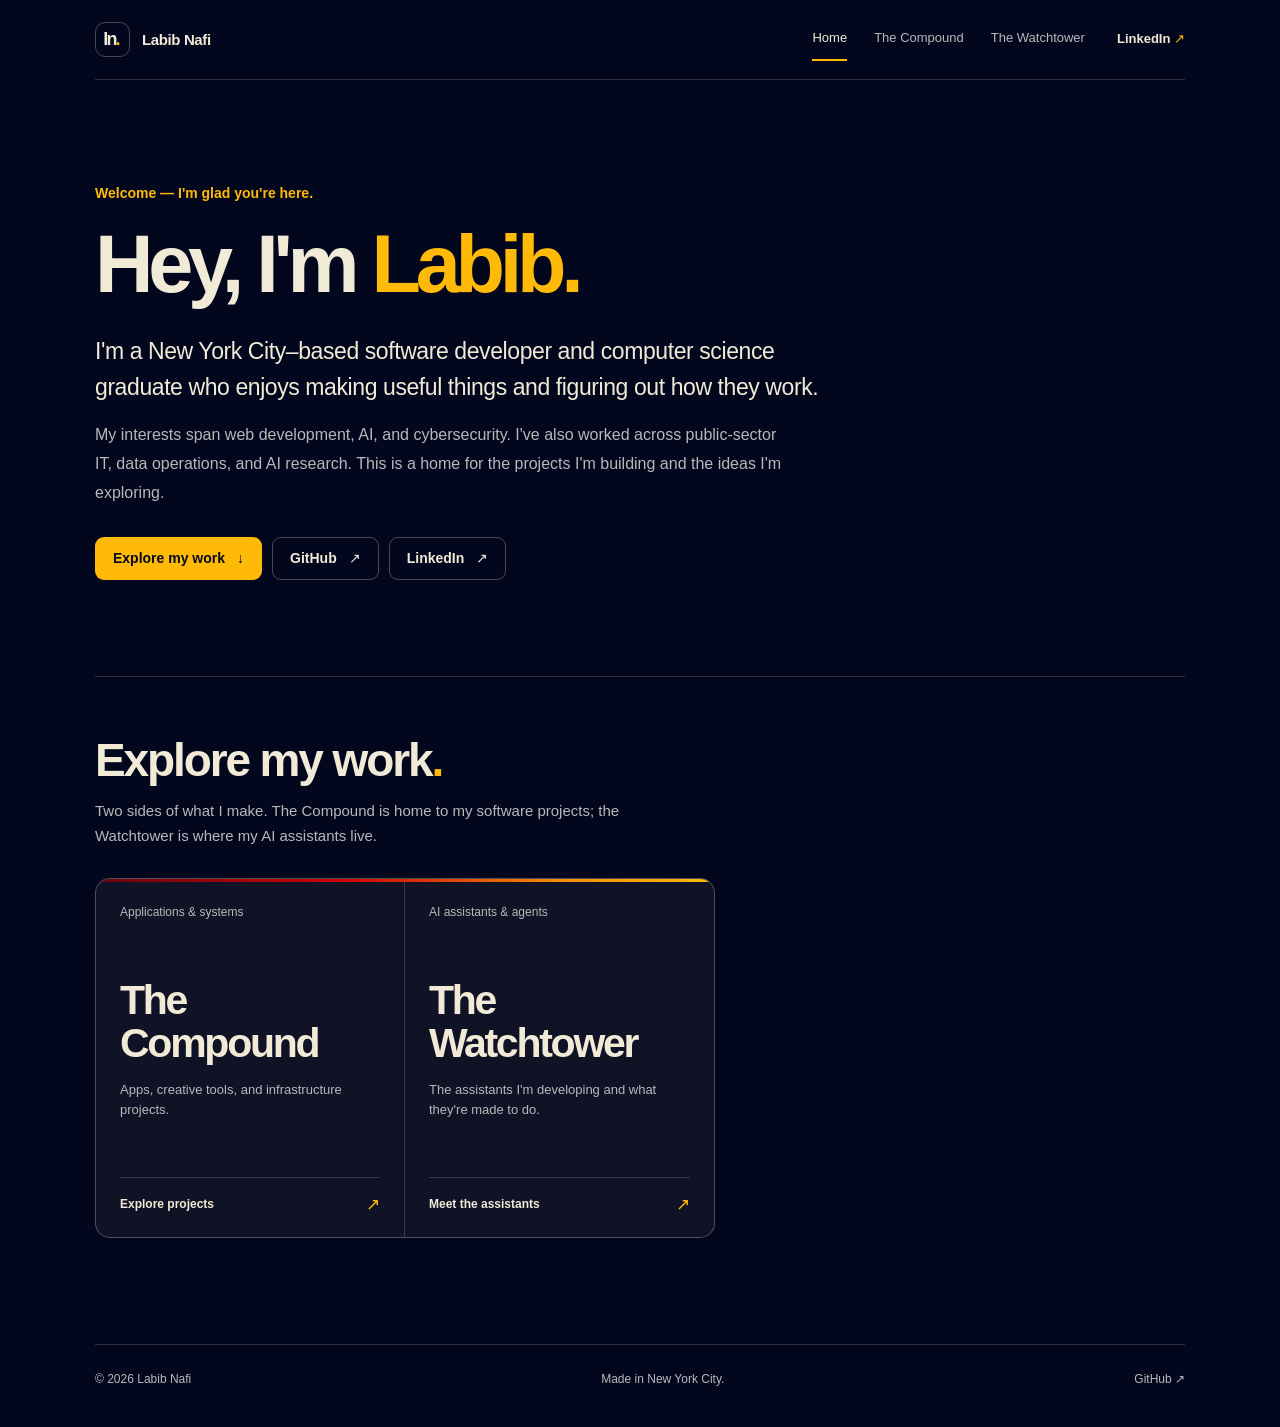
==== commit e8e0dbad: "V5 site" ====
--- a/index.html
+++ b/index.html
@@ -3,10 +3,10 @@
 <head>
   <meta charset="utf-8">
   <meta name="viewport" content="width=device-width, initial-scale=1">
-  <meta name="theme-color" content="#faf7f0">
-  <meta name="description" content="Labib Nafi is a New York City–based software developer exploring applications, AI systems, and cybersecurity. Browse his projects and AI assistants.">
+  <meta name="theme-color" content="#03071E">
+  <meta name="description" content="Labib Nafi is a New York City–based software developer building applications, AI assistants, and cybersecurity projects.">
   <meta property="og:title" content="Labib Nafi — Software developer">
-  <meta property="og:description" content="A little about me, the software I build, and the AI assistants I’m developing.">
+  <meta property="og:description" content="A little about me and the things I'm building.">
   <meta property="og:type" content="website">
   <title>Labib Nafi — Software Developer</title>
   <link rel="icon" href="assets/favicon.svg" type="image/svg+xml">
@@ -14,33 +14,57 @@
   <script defer src="js/site.js"></script>
 </head>
 <body data-page="home">
-<a class="skip-link" href="#main">Skip to content</a>
-<div class="site-shell">
-  <header class="site-header">
-    <a class="brand" href="./" aria-label="Labib Nafi, home"><span class="brand-icon" aria-hidden="true">ln<span>.</span></span><span class="brand-name">Labib Nafi</span></a>
-    <nav class="top-nav" aria-label="Main navigation"><a aria-current="page" href="./">Home</a><a href="compound.html">The Compound</a><a href="watchtower.html">The Watchtower</a></nav>
-    <a class="header-link" href="https://www.linkedin.com/in/labib-n-0ab96a26a/" target="_blank" rel="noopener noreferrer">LinkedIn <span aria-hidden="true">↗</span></a>
-  </header>
-  <main id="main">
-    <section class="home-intro" aria-labelledby="hello-title">
-      <div class="intro-main">
-        <span class="intro-kicker"><span aria-hidden="true" class="sparkle">✳</span> Welcome to my corner of the internet</span>
-        <h1 id="hello-title">Hi, I'm <em>Labib.</em></h1>
-        <p class="intro-lead">I'm a software developer and computer science graduate based in New York City. I enjoy building useful things, figuring out how they work, and exploring what comes next.</p>
-        <p class="intro-support">My work brings together web development, AI, and cybersecurity—alongside experience in public-sector IT, data operations, and AI research. This is a place to share the projects I'm building and what I'm learning along the way.</p>
-        <div class="intro-actions"><a class="button button-primary" href="#work">See my work <span aria-hidden="true">↓</span></a><a class="button button-quiet" href="https://github.com/lnafi26" target="_blank" rel="noopener noreferrer">GitHub <span aria-hidden="true">↗</span></a><a class="button button-quiet" href="https://www.linkedin.com/in/labib-n-0ab96a26a/" target="_blank" rel="noopener noreferrer">LinkedIn <span aria-hidden="true">↗</span></a></div>
-      </div>
-      <aside class="intro-aside" aria-label="A little more about Labib"><span class="aside-kicker">A little about me</span><div class="aside-monogram" aria-hidden="true">L<span>✳</span>N</div><p>I like projects that sit at the intersection of creativity and problem-solving.</p><span class="aside-location">Based in NYC <span aria-hidden="true">↗</span></span></aside>
-    </section>
-    <section class="work-section" id="work" aria-labelledby="work-title">
-      <div class="work-intro"><div><span class="section-kicker">A look at my projects</span><h2 id="work-title">Two sides of <em>what I make.</em></h2></div><p>Some projects are applications you can use. Others are the assistants I'm building to work alongside them. Pick a side to explore.</p></div>
-      <div class="work-pair" role="group" aria-label="Explore two connected collections of work">
-        <a class="work-half" href="compound.html"><span class="work-half-label"><span class="half-dot" aria-hidden="true"></span> Applications & systems</span><span class="work-half-inner"><span class="half-number" aria-hidden="true">01</span><span class="work-half-title">The<br>Compound<span class="half-arrow" aria-hidden="true">↗</span></span><span class="work-half-description">Software, creative tools, and infrastructure projects.</span></span><span class="work-half-action">Explore applications <span aria-hidden="true">→</span></span></a>
-        <a class="work-half" href="watchtower.html"><span class="work-half-label"><span class="half-dot" aria-hidden="true"></span> AI assistants & agents</span><span class="work-half-inner"><span class="half-number" aria-hidden="true">02</span><span class="work-half-title">The<br>Watchtower<span class="half-arrow" aria-hidden="true">↗</span></span><span class="work-half-description">Focused AI helpers for development, security, and more.</span></span><span class="work-half-action">Explore assistants <span aria-hidden="true">→</span></span></a>
-      </div>
-    </section>
-  </main>
-  <footer class="site-footer"><span>© <span data-year>2026</span> Labib Nafi</span><span>Made with curiosity in New York City.</span><a href="https://github.com/lnafi26" target="_blank" rel="noopener noreferrer">GitHub ↗</a></footer>
-</div>
+  <a class="skip-link" href="#main">Skip to content</a>
+  <div class="site-shell">
+    <header class="site-header">
+      <a class="brand" href="./" aria-label="Labib Nafi, home"><span class="brand-icon" aria-hidden="true">ln<span>.</span></span><span class="brand-name">Labib Nafi</span></a>
+      <nav class="top-nav" aria-label="Main navigation">
+        <a aria-current="page" href="./">Home</a>
+        <a href="compound.html">The Compound</a>
+        <a href="watchtower.html">The Watchtower</a>
+      </nav>
+      <a class="header-link" href="https://www.linkedin.com/in/labib-n-0ab96a26a/" target="_blank" rel="noopener noreferrer">LinkedIn <span aria-hidden="true">↗</span></a>
+    </header>
+
+    <main id="main">
+      <section class="home-intro" aria-labelledby="hello-title">
+        <span class="intro-kicker">Welcome — I'm glad you're here.</span>
+        <h1 id="hello-title">Hey, I'm <span>Labib.</span></h1>
+        <p class="intro-lead">I'm a New York City–based software developer and computer science graduate who enjoys making useful things and figuring out how they work.</p>
+        <p class="intro-support">My interests span web development, AI, and cybersecurity. I've also worked across public-sector IT, data operations, and AI research. This is a home for the projects I'm building and the ideas I'm exploring.</p>
+        <div class="intro-actions">
+          <a class="button button-primary" href="#work">Explore my work <span aria-hidden="true">↓</span></a>
+          <a class="button button-quiet" href="https://github.com/lnafi26" target="_blank" rel="noopener noreferrer">GitHub <span aria-hidden="true">↗</span></a>
+          <a class="button button-quiet" href="https://www.linkedin.com/in/labib-n-0ab96a26a/" target="_blank" rel="noopener noreferrer">LinkedIn <span aria-hidden="true">↗</span></a>
+        </div>
+      </section>
+
+      <section class="work-section" id="work" aria-labelledby="work-title">
+        <div class="work-intro">
+          <h2 id="work-title">Explore my work<span class="punctuation">.</span></h2>
+          <p>Two sides of what I make. The Compound is home to my software projects; the Watchtower is where my AI assistants live.</p>
+        </div>
+        <div class="work-pair" role="group" aria-label="Explore my two collections of projects">
+          <a class="work-half" href="compound.html">
+            <span class="work-half-label">Applications &amp; systems</span>
+            <span class="work-half-inner">
+              <span class="work-half-title">The<br>Compound</span>
+              <span class="work-half-description">Apps, creative tools, and infrastructure projects.</span>
+            </span>
+            <span class="work-half-action">Explore projects <span aria-hidden="true">↗</span></span>
+          </a>
+          <a class="work-half" href="watchtower.html">
+            <span class="work-half-label">AI assistants &amp; agents</span>
+            <span class="work-half-inner">
+              <span class="work-half-title">The<br>Watchtower</span>
+              <span class="work-half-description">The assistants I'm developing and what they're made to do.</span>
+            </span>
+            <span class="work-half-action">Meet the assistants <span aria-hidden="true">↗</span></span>
+          </a>
+        </div>
+      </section>
+    </main>
+    <footer class="site-footer"><span>© <span data-year>2026</span> Labib Nafi</span><span>Made in New York City.</span><a href="https://github.com/lnafi26" target="_blank" rel="noopener noreferrer">GitHub ↗</a></footer>
+  </div>
 </body>
 </html>
--- a/css/site.css
+++ b/css/site.css
@@ -1,10 +1,217 @@
-/* Portfolio v3 — warm, personal, deliberately simple. No downloaded fonts or generated art. */
-:root{--paper:#faf7f0;--white:#fffdf9;--ink:#26392f;--muted:#5c665d;--line:#dfdcd0;--sage:#dce6d7;--sage-deep:#476b57;--peach:#f0d7c9;--terracotta:#b9654d;--shadow:0 18px 45px rgba(39,57,47,.065);font-synthesis:none}
-*{box-sizing:border-box}html{scroll-behavior:smooth}body{margin:0;background:var(--paper);color:var(--ink);font-family:ui-sans-serif,-apple-system,BlinkMacSystemFont,"Segoe UI",sans-serif;line-height:1.6;-webkit-font-smoothing:antialiased}a{color:inherit;text-decoration:none}button{font:inherit}button,a{-webkit-tap-highlight-color:transparent}a:focus-visible,button:focus-visible,[tabindex]:focus-visible{outline:3px solid var(--terracotta);outline-offset:4px}h1,h2,h3,p,figure{margin:0}.site-shell{width:min(1120px,calc(100% - 64px));margin:auto}.skip-link{position:absolute;top:-100px;left:16px;z-index:999;padding:10px 14px;background:white}.skip-link:focus{top:12px}.site-header{min-height:88px;display:flex;align-items:center;gap:30px;border-bottom:1px solid var(--line)}.brand{display:flex;align-items:center;gap:10px;white-space:nowrap}.brand-icon{display:inline-flex;align-items:center;justify-content:center;width:38px;height:38px;border-radius:13px;background:var(--sage);font:bold 24px/1 Georgia,"Times New Roman",serif;letter-spacing:-3px;padding-right:4px}.brand-icon span{color:var(--terracotta)}.brand-name{font-size:15px;font-weight:750;letter-spacing:-.02em}.top-nav{display:flex;align-items:center;gap:24px;margin-left:auto}.top-nav a{color:var(--muted);font-size:14px;white-space:nowrap;padding:9px 0;border-bottom:2px solid transparent}.top-nav a[aria-current=page]{border-color:var(--terracotta);color:var(--ink);font-weight:650}.top-nav a:hover,.header-link:hover,.site-footer a:hover{color:var(--terracotta)}.header-link{font-size:14px;font-weight:650;margin-left:14px;white-space:nowrap}.header-link span{color:var(--terracotta)}
-.home-intro{display:grid;grid-template-columns:minmax(0,1.8fr) minmax(220px,.8fr);gap:70px;padding:100px 0 108px;align-items:center}.intro-kicker,.section-kicker,.aside-kicker{font-size:13px;font-weight:700;color:var(--sage-deep);letter-spacing:.018em}.intro-kicker{display:inline-flex;align-items:center;gap:9px}.sparkle{color:var(--terracotta);font-size:20px}.home-intro h1{font-size:clamp(54px,7.1vw,94px);line-height:1.04;letter-spacing:-.068em;font-weight:650;margin:15px 0 28px}.home-intro h1 em,.work-intro h2 em,.wing-intro h1 em{font-family:Georgia,"Times New Roman",serif;font-weight:400;letter-spacing:-.065em;font-style:italic;color:var(--terracotta)}.intro-lead{font-size:clamp(19px,2.1vw,24px);line-height:1.54;max-width:690px;letter-spacing:-.015em}.intro-support{font-size:16px;max-width:640px;color:var(--muted);margin-top:18px;line-height:1.85}.intro-actions{display:flex;flex-wrap:wrap;gap:10px;margin-top:30px}.button{display:inline-flex;align-items:center;justify-content:center;gap:12px;padding:10px 17px;min-height:43px;border-radius:100px;font-weight:650;font-size:14px;transition:transform .2s,background .2s,color .2s}.button:hover{transform:translateY(-2px)}.button-primary{background:var(--ink);color:var(--white)}.button-primary:hover{background:#3f634b}.button-quiet{background:#eeeae0;color:var(--ink)}.button-quiet:hover{background:var(--sage)}.intro-aside{background:#efe8db;border-radius:170px 170px 24px 24px;padding:29px 27px 28px;min-height:330px;display:flex;flex-direction:column;box-shadow:var(--shadow);align-self:stretch;max-height:410px}.aside-kicker{color:#756653}.aside-monogram{font-family:Georgia,"Times New Roman",serif;font-size:clamp(58px,7vw,99px);line-height:1.35;letter-spacing:-.11em;text-align:center;flex:1;display:flex;align-items:center;justify-content:center;gap:9px}.aside-monogram span{font:normal 30px/1 ui-sans-serif,system-ui;color:var(--terracotta);align-self:center}.intro-aside p{font:italic 19px/1.45 Georgia,"Times New Roman",serif;max-width:230px}.aside-location{font-size:12px;color:#766b5d;margin-top:12px}.work-section{border-top:1px solid var(--line);padding:65px 0 108px}.work-intro{display:flex;gap:36px;justify-content:space-between;align-items:end;margin-bottom:34px}.work-intro h2{font-size:clamp(37px,4.6vw,57px);letter-spacing:-.058em;font-weight:620;line-height:1.13;margin-top:7px;max-width:590px}.work-intro p{max-width:325px;color:var(--muted);font-size:15px;line-height:1.8;margin-bottom:3px}.work-pair{display:grid;grid-template-columns:1fr 1fr;background:var(--sage);border:1px solid #c7d4c2;border-radius:24px;overflow:hidden;box-shadow:var(--shadow)}.work-half{min-height:385px;display:flex;flex-direction:column;padding:31px 36px 28px;transition:background .25s}.work-half:first-child{background:#e4e9dc}.work-half:last-child{background:#f1e5da;border-left:1px solid #d4d0bf}.work-half:first-child:hover{background:#d5e3d0}.work-half:last-child:hover{background:#ecd8c7}.work-half-label{font-size:13px;font-weight:700;display:flex;align-items:center;gap:10px;color:#506755}.work-half:last-child .work-half-label{color:#975a47}.half-dot,.tab-dot{width:10px;height:10px;background:#6c9572;display:inline-block;border-radius:50%;flex:none}.work-half:last-child .half-dot{background:var(--terracotta)}.work-half-inner{margin:auto 0;display:flex;flex-direction:column;align-items:flex-start;padding:22px 0}.half-number{font:italic 30px/1 Georgia,"Times New Roman",serif;color:#8a9d82;opacity:.65;margin-bottom:7px}.work-half:last-child .half-number{color:#c58d72}.work-half-title{font-size:clamp(40px,5vw,66px);line-height:1.02;letter-spacing:-.058em;font-weight:670;position:relative}.half-arrow{font-size:.42em;vertical-align:top;margin-left:12px;color:var(--terracotta)}.work-half-description{margin-top:19px;font-size:15px;color:#4f5b4f;max-width:310px}.work-half-action{display:flex;align-items:center;justify-content:space-between;border-top:1px solid #b8c8b5;padding-top:15px;font-size:14px;font-weight:700}.work-half:last-child .work-half-action{border-color:#d5bdae}.work-half-action span{font-size:21px;transition:transform .2s}.work-half:hover .work-half-action span{transform:translateX(5px)}
-.site-footer{display:flex;align-items:center;justify-content:space-between;gap:18px;border-top:1px solid var(--line);color:var(--muted);font-size:13px;padding:27px 0 36px}
-/* Both collections intentionally share identical layout and controls. */
-.wing-main{padding:24px 0 96px}.work-breadcrumb{display:flex;align-items:center;justify-content:space-between;font-size:13px;color:var(--muted);margin-bottom:24px}.work-breadcrumb a:hover{color:var(--terracotta)}.collection-tabs{display:grid;grid-template-columns:1fr 1fr;border:1px solid #d8ddd2;border-radius:18px;overflow:hidden;background:#f0f1e9}.collection-tabs a{display:flex;align-items:center;gap:10px;flex-wrap:wrap;padding:19px 26px;font-size:17px;font-weight:750;line-height:1.4}.collection-tabs a+a{border-left:1px solid #d8ddd2}.collection-tabs .tab-dot{width:9px;height:9px}.collection-tabs a:nth-child(2) .tab-dot{background:var(--terracotta)}.collection-tabs a small{font-size:12px;font-weight:450;color:var(--muted);margin-left:auto}.collection-tabs a.selected{background:#fffdf9;box-shadow:inset 0 -3px var(--sage-deep)}.collection-tabs a:nth-child(2).selected{box-shadow:inset 0 -3px var(--terracotta)}.collection-tabs a:hover:not(.selected){background:#e8ebe0}.wing-intro{display:flex;align-items:end;justify-content:space-between;gap:48px;padding:67px 0 47px}.wing-intro h1{font-size:clamp(44px,6.3vw,78px);letter-spacing:-.064em;line-height:1.13;margin-top:8px;font-weight:650}.wing-intro p{font-size:16px;line-height:1.8;color:var(--muted);max-width:365px}.collection-heading{display:flex;justify-content:space-between;align-items:baseline;gap:12px;margin-bottom:18px}.collection-heading h2{font-size:22px;letter-spacing:-.035em}.collection-heading p{font-size:13px;color:var(--muted)}.deck{background:#f0eee6;border:1px solid var(--line);border-radius:23px;padding:18px;overflow:hidden}.deck-scene{overflow:hidden;perspective:1800px;border-radius:15px}.deck-camera{display:grid;transform-style:preserve-3d;transition:transform 330ms cubic-bezier(.24,.8,.2,1);transform-origin:center;position:relative}.deck.is-traveling .deck-camera{transform:scale(.875) rotateY(var(--travel-tilt, -8deg))}.project-slide{grid-area:1/1;min-width:0;align-self:stretch;background:var(--white);border:1px solid #e2dfd6;border-radius:14px;transform:translate3d(var(--tx,0),0,var(--tz,0)) rotateY(var(--yaw,0)) scale(var(--scale,1));transition:transform 425ms cubic-bezier(.25,.7,.2,1),opacity 260ms;opacity:.34;pointer-events:none;backface-visibility:hidden;overflow:hidden}.project-slide.is-active{opacity:1;pointer-events:auto;z-index:3}.project-slide.is-far{opacity:0}.project-content{padding:31px 32px;display:flex;flex-direction:column;height:100%;gap:28px}.project-top{display:flex;align-items:center;justify-content:space-between;gap:15px}.project-serial{font-size:12px;color:var(--muted)}.project-status{font-size:12px;color:#506653;border:1px solid #ced9cb;background:#e9f0e5;border-radius:100px;padding:4px 11px;white-space:nowrap}.project-body{display:grid;grid-template-columns:minmax(0,1.13fr) minmax(220px,.87fr);gap:32px;align-items:stretch}.project-copy{min-width:0}.project-category{color:var(--terracotta);font-size:12px;font-weight:700;margin:2px 0 7px}.project-title{font-size:clamp(37px,4vw,56px);letter-spacing:-.058em;line-height:1.08;font-weight:700;overflow-wrap:anywhere}.project-line{font:italic 22px/1.45 Georgia,"Times New Roman",serif;color:#626c61;margin:14px 0 17px}.project-what,.project-how p{font-size:14px;line-height:1.83;color:#4c574e}.project-how{margin-top:17px;padding-top:17px;border-top:1px solid var(--line)}.project-small-label{font-size:12px;font-weight:750;color:#3e5948;display:block;margin-bottom:7px}.project-media{min-width:0;min-height:330px;background:var(--p-base,#27392f);color:var(--p-paper,#fff);border-radius:12px;padding:25px 23px;display:flex;flex-direction:column;overflow:hidden;position:relative}.project-media-top{font-size:12px;color:var(--p-secondary,#ddd);opacity:.9}.project-type-art{display:flex;flex-direction:column;align-items:flex-start;justify-content:center;flex:1;gap:21px;min-width:0}.project-type-name{display:block;font-size:clamp(33px,3.8vw,53px);font-weight:710;line-height:1.03;letter-spacing:-.05em;color:var(--p-paper,#fff);max-width:100%;overflow-wrap:anywhere}.project-type-rule{width:46px;height:3px;background:var(--p-accent,#fff);border-radius:10px}.project-type-category{font-size:12px;letter-spacing:.03em;color:var(--p-secondary,#fff)}.project-media figcaption{font-size:12px;color:var(--p-secondary,#eee);opacity:.9}.project-art{width:100%;height:100%;object-fit:contain;max-height:330px;flex:1}.project-lower{display:grid;grid-template-columns:minmax(180px,.9fr) minmax(220px,1.5fr) auto;gap:22px;align-items:end;border-top:1px solid var(--line);padding-top:22px}.project-timeline{display:grid;grid-template-columns:repeat(3,1fr);gap:12px;margin:0}.date-field dt{font-size:11px;color:var(--muted);margin-bottom:2px}.date-field dd{margin:0;font-size:15px;font-weight:750}.tag-row{display:flex;flex-wrap:wrap;gap:6px}.tag{font-size:11px;line-height:1.5;padding:5px 9px;border-radius:100px;background:#eeeae0;color:#465348}.project-outlink{font-size:13px;display:inline-flex;align-items:center;gap:4px;font-weight:750;text-decoration:underline;text-underline-offset:3px;text-decoration-color:var(--terracotta);white-space:nowrap}.project-outlink:hover{color:var(--terracotta)}.project-private{font-size:12px;color:var(--muted)}.deck-bottom{display:flex;align-items:center;justify-content:space-between;gap:15px;padding:18px 8px 2px}.deck-progress{display:flex;align-items:center;gap:8px;font-size:14px;font-weight:700;font-variant-numeric:tabular-nums}.deck-separator{color:#9ba49a}.deck-progress-track{display:block;width:110px;height:3px;background:#d4d6cd;border-radius:5px;overflow:hidden;margin-left:8px}.deck-progress-track span{height:100%;display:block;background:var(--terracotta);transition:width .3s}.deck-controls{display:flex;gap:8px}.deck-button{background:var(--white);border:1px solid #ddd8ca;border-radius:100px;padding:8px 15px;color:var(--ink);font-size:13px;cursor:pointer}.deck-button:hover:not(:disabled){background:var(--sage)}.deck-button:disabled{opacity:.4;cursor:not-allowed}.project-picker{display:flex;gap:8px;flex-wrap:wrap;margin-top:16px}.picker-item{display:inline-flex;align-items:center;gap:9px;padding:9px 14px;background:transparent;border:1px solid var(--line);border-radius:100px;color:var(--muted);font-size:13px;cursor:pointer}.picker-item:hover,.picker-item.is-selected{background:var(--sage);border-color:#bfcdb9;color:var(--ink)}.picker-item.is-selected{font-weight:750}.picker-index{color:var(--terracotta);font-size:12px}.picker-status{display:none}.other-half{margin-top:78px;background:#eaece2;border-radius:18px;padding:29px 35px;display:flex;align-items:center;justify-content:space-between;gap:24px}.other-half span:first-child{font:italic 19px Georgia,"Times New Roman",serif}.other-half a{font-size:14px;font-weight:750;text-decoration:underline;text-underline-offset:4px;text-decoration-color:var(--terracotta)}.other-half a:hover{color:var(--terracotta)}
-@media(max-width:940px){.home-intro{gap:36px}.intro-aside{min-height:300px}.project-body{grid-template-columns:1fr}.project-media{min-height:240px}.project-type-name{font-size:clamp(33px,6vw,52px)}.project-lower{grid-template-columns:1fr 1fr}.project-links{grid-column:1/-1}.collection-tabs a small{width:100%;margin-left:19px}.project-content{gap:22px}}
-@media(max-width:700px){.site-shell{width:min(100% - 32px,1120px)}.site-header{min-height:0;padding:17px 0 14px;flex-wrap:wrap;gap:12px}.brand-name{font-size:14px}.top-nav{order:3;width:100%;margin:0;justify-content:space-between;gap:10px}.top-nav a{font-size:12px}.header-link{margin-left:auto;font-size:12px}.home-intro{display:block;padding:65px 0 75px}.home-intro h1{font-size:clamp(49px,11vw,70px);margin:13px 0 20px}.intro-lead{font-size:19px}.intro-support{font-size:15px}.intro-aside{display:none}.work-section{padding:50px 0 75px}.work-intro{display:block;margin-bottom:25px}.work-intro h2{font-size:39px}.work-intro p{margin-top:17px}.work-pair{grid-template-columns:1fr}.work-half{min-height:295px;padding:24px 26px}.work-half+.work-half{border-left:0;border-top:1px solid #d4d0bf}.work-half-inner{padding:18px 0}.work-half-title{font-size:48px}.site-footer{flex-wrap:wrap;font-size:12px;padding:22px 0}.site-footer span:nth-child(2){display:none}.wing-main{padding-top:20px}.collection-tabs a{padding:14px 13px;font-size:14px;gap:6px}.collection-tabs a small{font-size:11px;margin-left:15px}.wing-intro{display:block;padding:49px 0 35px}.wing-intro h1{font-size:clamp(42px,9vw,58px)}.wing-intro p{margin-top:18px;font-size:15px}.collection-heading{display:block}.collection-heading p{margin-top:3px}.deck{padding:8px}.project-content{padding:22px 19px;gap:21px}.project-top{align-items:flex-start}.project-serial,.project-status{font-size:11px}.project-title{font-size:42px}.project-body{gap:24px}.project-media{min-height:225px;padding:22px}.project-type-name{font-size:42px}.project-lower{grid-template-columns:1fr;gap:16px}.project-links{grid-column:auto}.deck-bottom{padding:13px 4px 3px}.deck-progress-track{width:55px}.deck-button{padding:7px 10px}.project-picker{margin-top:13px}.picker-item{padding:7px 11px}.other-half{display:block;padding:26px;margin-top:48px}.other-half a{display:block;margin-top:10px}}
-@media(prefers-reduced-motion:reduce){html{scroll-behavior:auto}*,*::before,*::after{animation-duration:.01ms!important;transition-duration:.01ms!important}.deck.is-traveling .deck-camera{transform:none}}
+/* Labib Nafi portfolio — v5. A calm ink-blue canvas with one restrained warm spectrum.
+   The site palette is separate from the visual identities of individual projects. */
+:root {
+  --ink-black: #03071E;
+  --night-bordeaux: #370617;
+  --black-cherry: #6A040F;
+  --oxblood: #9D0208;
+  --brick-ember: #D00000;
+  --red-ochre: #DC2F02;
+  --cayenne: #E85D04;
+  --saffron: #F48C06;
+  --orange: #FAA307;
+  --amber: #FFBA08;
+  --eggshell: #F0EAD6;
+  --muted: #BBB7B8;
+  --surface: #101326;
+  --surface-raised: #16182C;
+  --line: rgba(240,234,214,.17);
+  --line-strong: rgba(240,234,214,.28);
+  --shadow: 0 18px 45px rgba(0,0,0,.17);
+  color-scheme: dark;
+  font-synthesis: none;
+}
+*,*::before,*::after{box-sizing:border-box}
+html{scroll-behavior:smooth}
+body{margin:0;background:var(--ink-black);color:var(--eggshell);font-family:ui-sans-serif,-apple-system,BlinkMacSystemFont,"Segoe UI",sans-serif;line-height:1.6;-webkit-font-smoothing:antialiased}
+a{color:inherit;text-decoration:none}
+button{font:inherit}
+button,a{-webkit-tap-highlight-color:transparent}
+a:focus-visible,button:focus-visible,[tabindex]:focus-visible{outline:3px solid var(--amber);outline-offset:4px}
+h1,h2,h3,p,figure{margin:0}
+.site-shell{width:min(1090px,calc(100% - 64px));margin:auto}
+.skip-link{position:absolute;top:-120px;left:16px;z-index:99;padding:10px 16px;background:var(--amber);color:var(--ink-black);border-radius:6px}
+.skip-link:focus{top:12px}
+/* A compact header shared by all three pages. */
+.site-header{min-height:80px;display:flex;align-items:center;gap:27px;border-bottom:1px solid var(--line)}
+.brand{display:inline-flex;align-items:center;gap:12px;white-space:nowrap}
+.brand-icon{display:inline-flex;align-items:center;justify-content:center;width:35px;height:35px;border:1px solid var(--line-strong);border-radius:10px;font-weight:760;font-size:18px;letter-spacing:-.1em;padding-right:3px}
+.brand-icon span{color:var(--amber)}
+.brand-name{font-size:15px;font-weight:730;letter-spacing:-.025em}
+.top-nav{display:flex;align-items:center;gap:27px;margin-left:auto}
+.top-nav a{color:var(--muted);font-size:13px;white-space:nowrap;padding:10px 0;border-bottom:2px solid transparent;transition:color .16s}
+.top-nav a[aria-current="page"]{color:var(--eggshell);border-color:var(--amber)}
+.top-nav a:hover,.header-link:hover,.site-footer a:hover,.work-breadcrumb a:hover{color:var(--amber)}
+.header-link{font-size:13px;font-weight:650;margin-left:5px;white-space:nowrap}
+.header-link span{color:var(--amber)}
+.punctuation{color:var(--amber)}
+/* Home is a personal introduction, not a third collection of work. */
+.home-intro{max-width:770px;padding:100px 0 96px}
+.intro-kicker{display:inline-block;font-size:14px;color:var(--amber);font-weight:550}
+.home-intro h1{font-size:clamp(48px,6.7vw,81px);font-weight:720;letter-spacing:-.065em;line-height:1.09;margin:14px 0 26px}
+.home-intro h1 span{color:var(--amber)}
+.intro-lead{font-size:clamp(18px,2.1vw,23px);line-height:1.55;letter-spacing:-.018em;max-width:735px}
+.intro-support{max-width:690px;margin-top:16px;color:var(--muted);font-size:16px;line-height:1.8}
+.intro-actions{display:flex;flex-wrap:wrap;align-items:center;gap:10px;margin-top:29px}
+.button{display:inline-flex;align-items:center;justify-content:center;gap:12px;min-height:43px;padding:9px 17px;border:1px solid transparent;border-radius:9px;font-size:14px;font-weight:650;transition:background .18s,color .18s,border-color .18s,transform .18s}
+.button:hover{transform:translateY(-2px)}
+.button-primary{background:var(--amber);color:var(--ink-black)}
+.button-primary:hover{background:var(--orange)}
+.button-quiet{border-color:var(--line-strong);color:var(--eggshell)}
+.button-quiet:hover{border-color:var(--amber);color:var(--amber)}
+/* Two narrow, taller-than-wide doors within ONE shared container. */
+.work-section{padding:56px 0 106px;border-top:1px solid var(--line)}
+.work-intro{max-width:630px;margin-bottom:29px}
+.work-intro h2{font-size:clamp(31px,3.8vw,46px);letter-spacing:-.046em;line-height:1.2;font-weight:690}
+.work-intro p{margin-top:10px;color:var(--muted);font-size:15px;line-height:1.7;max-width:600px}
+.work-pair{width:min(100%,620px);display:grid;grid-template-columns:minmax(0,1fr) minmax(0,1fr);border:1px solid var(--line-strong);border-radius:15px;overflow:hidden;background:var(--surface);position:relative}
+/* The only decorative gradient on the site: a three-pixel band joining the two halves. */
+.work-pair::before{content:"";position:absolute;inset:0 0 auto;height:3px;background:linear-gradient(90deg,var(--black-cherry) 0%,var(--brick-ember) 40%,var(--saffron) 75%,var(--amber) 100%);z-index:1;pointer-events:none}
+.work-half{min-width:0;min-height:358px;padding:24px 24px 19px;display:flex;flex-direction:column;transition:background .18s}
+.work-half:first-child{border-right:1px solid var(--line)}
+.work-half:hover,.work-half:focus-visible{background:var(--surface-raised)}
+.work-half-label{font-size:12px;color:var(--muted)}
+.work-half-inner{display:flex;flex:1;flex-direction:column;justify-content:center;gap:14px;padding:30px 0}
+.work-half-title{font-size:clamp(31px,3.35vw,41px);line-height:1.06;letter-spacing:-.055em;font-weight:730;overflow-wrap:anywhere}
+.work-half-description{max-width:235px;font-size:13px;color:var(--muted);line-height:1.55}
+.work-half-action{display:flex;align-items:center;justify-content:space-between;gap:12px;padding-top:13px;border-top:1px solid var(--line);font-size:12px;font-weight:660;color:var(--eggshell)}
+.work-half-action span{font-size:17px;color:var(--amber);transition:transform .18s}
+.work-half:hover .work-half-action span{transform:translate(2px,-2px)}
+.site-footer{display:flex;align-items:center;justify-content:space-between;gap:18px;border-top:1px solid var(--line);color:var(--muted);font-size:12px;padding:25px 0 38px}
+/* Collection pages share the same structure and neutral site colors. */
+.wing-main{padding:23px 0 90px}
+.work-breadcrumb{display:flex;align-items:center;justify-content:space-between;color:var(--muted);font-size:12px;margin-bottom:19px}
+.collection-tabs{display:grid;grid-template-columns:1fr 1fr;background:var(--surface);border:1px solid var(--line);border-radius:12px;overflow:hidden}
+.collection-tabs a{display:flex;align-items:center;flex-wrap:wrap;gap:8px;min-width:0;padding:15px 20px;font-size:15px;font-weight:710;line-height:1.4;transition:background .18s}
+.collection-tabs a+a{border-left:1px solid var(--line)}
+.collection-tabs a small{font-size:12px;font-weight:440;color:var(--muted);margin-left:auto}
+.collection-tabs a.selected{background:var(--surface-raised);box-shadow:inset 0 -2px var(--amber)}
+.collection-tabs a:hover:not(.selected){background:var(--surface-raised)}
+.tab-dot{width:7px;height:7px;border-radius:50%;flex:0 0 auto;background:var(--brick-ember)}
+.collection-tabs a:nth-child(2) .tab-dot{background:var(--amber)}
+.wing-intro{display:flex;align-items:end;justify-content:space-between;gap:42px;padding:62px 0 42px}
+.section-kicker{font-size:13px;color:var(--amber)}
+.wing-intro h1{font-size:clamp(42px,5.5vw,70px);letter-spacing:-.063em;line-height:1.1;font-weight:720;margin-top:8px}
+.wing-intro p{max-width:345px;color:var(--muted);font-size:15px;line-height:1.75}
+.collection-heading{display:flex;justify-content:space-between;align-items:baseline;gap:18px;margin-bottom:15px}
+.collection-heading h2{font-size:20px;letter-spacing:-.03em;font-weight:660}
+.collection-heading p{font-size:12px;color:var(--muted)}
+/* Restrained 3D carousel: the motion is dramatic, but the cards are readable. */
+.deck{background:var(--surface);border:1px solid var(--line);border-radius:16px;padding:14px;overflow:hidden}
+.deck-scene{overflow:hidden;perspective:1600px;border-radius:10px}
+.deck-camera{display:grid;transform-style:preserve-3d;transform-origin:center;transition:transform 320ms cubic-bezier(.24,.8,.2,1);position:relative}
+.deck.is-traveling .deck-camera{transform:scale(.885) rotateY(var(--travel-tilt,-8deg))}
+.project-slide{grid-area:1/1;min-width:0;align-self:stretch;background:var(--surface-raised);border:1px solid var(--line);border-radius:10px;transform:translate3d(var(--tx,0),0,var(--tz,0)) rotateY(var(--yaw,0)) scale(var(--scale,1));transition:transform 415ms cubic-bezier(.25,.7,.2,1),opacity 250ms;opacity:.26;pointer-events:none;backface-visibility:hidden;overflow:hidden}
+.project-slide.is-active{opacity:1;pointer-events:auto;z-index:3}
+.project-slide.is-far{opacity:0}
+.project-content{padding:28px 30px;display:flex;flex-direction:column;height:100%;gap:24px}
+.project-top{display:flex;align-items:center;justify-content:space-between;gap:15px}
+.project-serial{font-size:12px;color:var(--muted)}
+.project-status{font-size:11px;color:var(--eggshell);border:1px solid var(--line-strong);border-radius:100px;padding:4px 10px;white-space:nowrap}
+.project-body{display:grid;grid-template-columns:minmax(0,1.14fr) minmax(220px,.86fr);gap:28px;align-items:stretch}
+.project-copy{min-width:0}
+.project-category{font-size:12px;color:var(--amber);margin-bottom:8px}
+.project-title{font-size:clamp(37px,4vw,55px);line-height:1.1;letter-spacing:-.06em;font-weight:720;overflow-wrap:anywhere}
+.project-line{font-size:19px;line-height:1.45;letter-spacing:-.02em;margin:12px 0 16px;color:var(--eggshell)}
+.project-what,.project-how p{color:var(--muted);font-size:13px;line-height:1.8}
+.project-how{margin-top:16px;padding-top:15px;border-top:1px solid var(--line)}
+.project-small-label{display:block;margin-bottom:7px;font-size:11px;font-weight:720;color:var(--eggshell)}
+/* Project identity colors are SCOPED TO THIS FRAME; the card and site UI never inherit them. */
+.project-media{min-width:0;min-height:310px;background:var(--p-base);color:var(--p-paper);border:1px solid var(--p-accent);border-radius:8px;padding:20px;display:flex;flex-direction:column;overflow:hidden;position:relative}
+.project-media-top{font-size:11px;color:var(--p-secondary);opacity:.85}
+.project-type-art{display:flex;flex:1;flex-direction:column;align-items:flex-start;justify-content:center;gap:18px;min-width:0}
+.project-type-name{display:block;font-size:clamp(30px,3.6vw,48px);font-weight:720;line-height:1.04;letter-spacing:-.055em;max-width:100%;overflow-wrap:anywhere}
+.project-type-rule{width:43px;height:3px;border-radius:10px;background:var(--p-accent)}
+.project-type-category{font-size:12px;color:var(--p-secondary)}
+.project-media figcaption{font-size:11px;color:var(--p-secondary);opacity:.8}
+.project-art{width:100%;height:100%;object-fit:contain;max-height:330px;flex:1}
+.project-lower{display:grid;grid-template-columns:minmax(170px,.9fr) minmax(200px,1.4fr) auto;gap:20px;align-items:end;padding-top:20px;border-top:1px solid var(--line)}
+.project-timeline{display:grid;grid-template-columns:repeat(3,minmax(0,1fr));gap:10px;margin:0}
+.date-field dt{font-size:11px;color:var(--muted);margin-bottom:3px}
+.date-field dd{margin:0;font-size:14px;font-weight:690}
+.tag-row{display:flex;flex-wrap:wrap;gap:6px}
+.tag{font-size:11px;line-height:1.5;padding:5px 8px;background:#202238;border:1px solid var(--line);color:var(--eggshell);border-radius:5px}
+.project-outlink{font-size:12px;display:inline-flex;align-items:center;gap:4px;font-weight:720;text-decoration:underline;text-underline-offset:4px;text-decoration-color:var(--amber)}
+.project-outlink:hover{color:var(--amber)}
+.project-private{font-size:12px;color:var(--muted)}
+.deck-bottom{display:flex;align-items:center;justify-content:space-between;gap:12px;padding:16px 5px 1px}
+.deck-progress{display:flex;align-items:center;gap:8px;font-size:13px;font-weight:650;font-variant-numeric:tabular-nums}
+.deck-separator{color:var(--muted)}
+.deck-progress-track{display:block;width:95px;height:3px;background:#353044;border-radius:4px;overflow:hidden;margin-left:6px}
+.deck-progress-track span{height:100%;display:block;background:var(--amber);transition:width .3s}
+.deck-controls{display:flex;gap:8px}
+.deck-button{background:var(--surface-raised);border:1px solid var(--line-strong);border-radius:8px;padding:8px 14px;color:var(--eggshell);font-size:12px;cursor:pointer}
+.deck-button:hover:not(:disabled){border-color:var(--amber)}
+.deck-button:disabled{opacity:.4;cursor:not-allowed}
+.project-picker{display:flex;gap:8px;flex-wrap:wrap;margin-top:14px}
+.picker-item{display:inline-flex;align-items:center;gap:8px;padding:8px 12px;background:var(--surface);border:1px solid var(--line);border-radius:8px;color:var(--muted);font-size:12px;cursor:pointer}
+.picker-item:hover,.picker-item.is-selected{border-color:var(--amber);color:var(--eggshell)}
+.picker-item.is-selected{background:var(--surface-raised);font-weight:720}
+.picker-index,.picker-status{display:none}
+.other-half{display:flex;align-items:center;justify-content:space-between;gap:24px;margin-top:65px;padding:23px 27px;background:var(--surface);border:1px solid var(--line);border-radius:10px}
+.other-half span:first-child{font-size:16px}
+.other-half a{font-size:13px;font-weight:700;text-decoration:underline;text-underline-offset:4px;text-decoration-color:var(--amber)}
+.other-half a:hover{color:var(--amber)}
+@media(max-width:940px){
+ .collection-tabs a small{width:100%;margin-left:15px}
+ .project-body{grid-template-columns:1fr}
+ .project-media{min-height:230px}
+ .project-type-name{font-size:clamp(33px,5.7vw,51px)}
+ .project-lower{grid-template-columns:1fr 1fr}
+ .project-links{grid-column:1/-1}
+}
+@media(max-width:700px){
+ .site-shell{width:min(100% - 32px,1090px)}
+ .site-header{min-height:0;padding:15px 0 13px;gap:12px;flex-wrap:wrap}
+ .brand-name{font-size:14px}
+ .top-nav{order:3;width:100%;justify-content:space-between;gap:10px;margin:0}
+ .top-nav a{font-size:12px;padding:8px 0}
+ .header-link{margin-left:auto;font-size:12px}
+ .home-intro{padding:67px 0 71px}
+ .home-intro h1{font-size:clamp(44px,9vw,61px);margin:12px 0 19px}
+ .intro-lead{font-size:18px}
+ .intro-support{font-size:14px}
+ .work-section{padding:45px 0 75px}
+ .work-intro h2{font-size:34px}
+ .work-pair{max-width:560px}
+ .work-half{min-height:312px;padding:19px 16px 16px}
+ .work-half-title{font-size:clamp(25px,6vw,36px)}
+ .work-half-description{font-size:12px}
+ .work-half-label{font-size:11px}
+ .work-half-action{font-size:11px}
+ .site-footer{flex-wrap:wrap;padding:22px 0;font-size:11px}
+ .site-footer span:nth-child(2){display:none}
+ .wing-main{padding-top:20px}
+ .collection-tabs a{padding:13px 12px;font-size:13px;gap:6px}
+ .collection-tabs a small{font-size:11px;margin-left:13px}
+ .wing-intro{display:block;padding:45px 0 32px}
+ .wing-intro h1{font-size:clamp(39px,8vw,59px)}
+ .wing-intro p{margin-top:15px;font-size:14px}
+ .collection-heading{display:block}
+ .collection-heading p{margin-top:3px}
+ .deck{padding:7px}
+ .project-content{padding:21px 18px;gap:20px}
+ .project-body{gap:22px}
+ .project-title{font-size:40px}
+ .project-media{min-height:205px;padding:19px}
+ .project-type-name{font-size:39px}
+ .project-lower{grid-template-columns:1fr;gap:16px}
+ .project-links{grid-column:auto}
+ .deck-bottom{padding:13px 4px 2px}
+ .deck-progress-track{width:48px}
+ .deck-button{padding:7px 10px}
+ .other-half{display:block;padding:23px;margin-top:47px}
+ .other-half a{display:block;margin-top:10px}
+}
+@media(max-width:370px){
+ .work-half{min-height:308px;padding:17px 11px 13px}
+ .work-half-title{font-size:22px}
+ .work-half-description{font-size:11px}
+ .work-half-action{font-size:10px}
+ .deck-progress-track{display:none}
+}
+@media(prefers-reduced-motion:reduce){
+ html{scroll-behavior:auto}
+ *,*::before,*::after{animation-duration:.01ms!important;transition-duration:.01ms!important}
+ .deck.is-traveling .deck-camera{transform:none}
+}
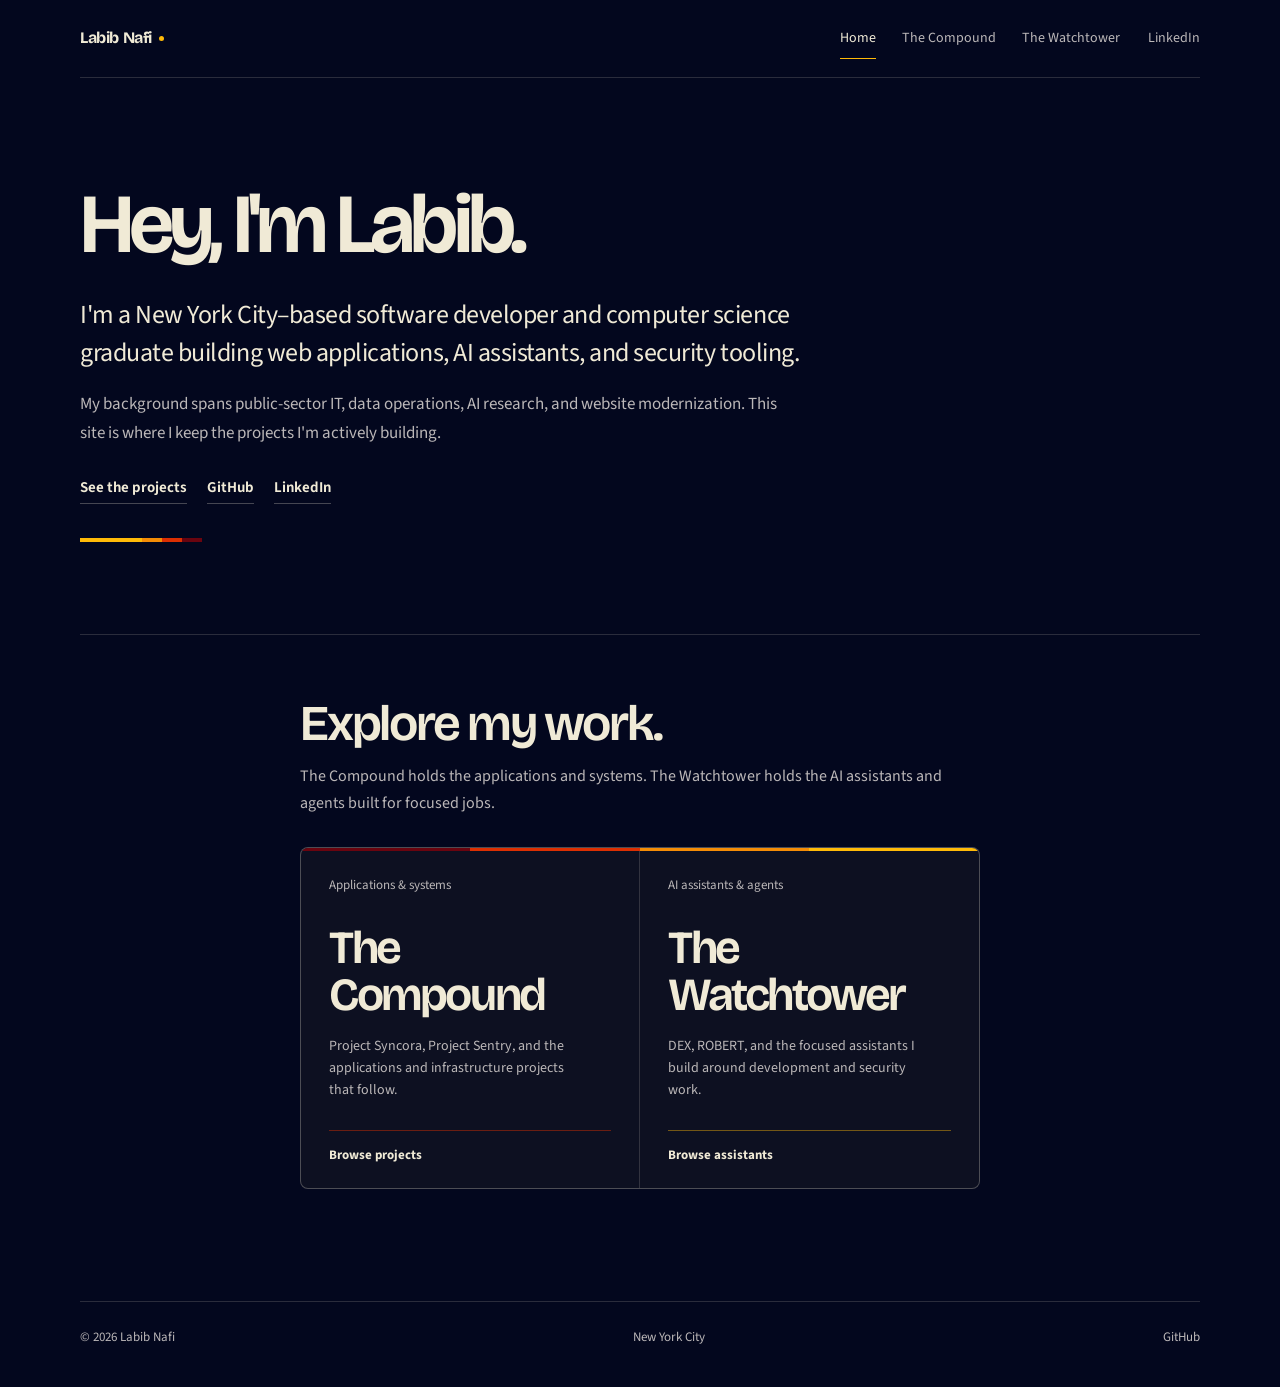
==== commit a753af4b: "V7 site" ====
--- a/index.html
+++ b/index.html
@@ -6,65 +6,67 @@
   <meta name="theme-color" content="#03071E">
   <meta name="description" content="Labib Nafi is a New York City–based software developer building applications, AI assistants, and cybersecurity projects.">
   <meta property="og:title" content="Labib Nafi — Software developer">
-  <meta property="og:description" content="A little about me and the things I'm building.">
+  <meta property="og:description" content="Software, AI assistants, and security projects by Labib Nafi.">
   <meta property="og:type" content="website">
   <title>Labib Nafi — Software Developer</title>
   <link rel="icon" href="assets/favicon.svg" type="image/svg+xml">
-  <link rel="stylesheet" href="css/site.css">
-  <script defer src="js/site.js"></script>
+  <link rel="preconnect" href="https://fonts.googleapis.com">
+  <link rel="preconnect" href="https://fonts.gstatic.com" crossorigin>
+  <link href="https://fonts.googleapis.com/css2?family=Bricolage+Grotesque:opsz,wght@12..96,500;12..96,600;12..96,700&family=Source+Sans+3:wght@400;500;600;700&display=swap" rel="stylesheet">
+  <link rel="stylesheet" href="css/site.css?v=7">
+  <script defer src="js/site.js?v=7"></script>
 </head>
 <body data-page="home">
   <a class="skip-link" href="#main">Skip to content</a>
   <div class="site-shell">
     <header class="site-header">
-      <a class="brand" href="./" aria-label="Labib Nafi, home"><span class="brand-icon" aria-hidden="true">ln<span>.</span></span><span class="brand-name">Labib Nafi</span></a>
+      <a class="brand" href="./" aria-label="Labib Nafi, home"><span class="brand-name">Labib Nafi</span></a>
       <nav class="top-nav" aria-label="Main navigation">
         <a aria-current="page" href="./">Home</a>
         <a href="compound.html">The Compound</a>
         <a href="watchtower.html">The Watchtower</a>
       </nav>
-      <a class="header-link" href="https://www.linkedin.com/in/labib-n-0ab96a26a/" target="_blank" rel="noopener noreferrer">LinkedIn <span aria-hidden="true">↗</span></a>
+      <a class="header-link" href="https://www.linkedin.com/in/labib-n-0ab96a26a/" target="_blank" rel="noopener noreferrer">LinkedIn</a>
     </header>
 
     <main id="main">
       <section class="home-intro" aria-labelledby="hello-title">
-        <span class="intro-kicker">Welcome — I'm glad you're here.</span>
-        <h1 id="hello-title">Hey, I'm <span>Labib.</span></h1>
-        <p class="intro-lead">I'm a New York City–based software developer and computer science graduate who enjoys making useful things and figuring out how they work.</p>
-        <p class="intro-support">My interests span web development, AI, and cybersecurity. I've also worked across public-sector IT, data operations, and AI research. This is a home for the projects I'm building and the ideas I'm exploring.</p>
-        <div class="intro-actions">
-          <a class="button button-primary" href="#work">Explore my work <span aria-hidden="true">↓</span></a>
-          <a class="button button-quiet" href="https://github.com/lnafi26" target="_blank" rel="noopener noreferrer">GitHub <span aria-hidden="true">↗</span></a>
-          <a class="button button-quiet" href="https://www.linkedin.com/in/labib-n-0ab96a26a/" target="_blank" rel="noopener noreferrer">LinkedIn <span aria-hidden="true">↗</span></a>
-        </div>
+        <h1 id="hello-title">Hey, I'm Labib.</h1>
+        <p class="intro-lead">I'm a New York City–based software developer and computer science graduate building web applications, AI assistants, and security tooling.</p>
+        <p class="intro-support">My background spans public-sector IT, data operations, AI research, and website modernization. This site is where I keep the projects I'm actively building.</p>
+        <nav class="intro-links" aria-label="Portfolio and profile links">
+          <a href="#work">See the projects</a>
+          <a href="https://github.com/lnafi26" target="_blank" rel="noopener noreferrer">GitHub</a>
+          <a href="https://www.linkedin.com/in/labib-n-0ab96a26a/" target="_blank" rel="noopener noreferrer">LinkedIn</a>
+        </nav>
       </section>
 
       <section class="work-section" id="work" aria-labelledby="work-title">
         <div class="work-intro">
-          <h2 id="work-title">Explore my work<span class="punctuation">.</span></h2>
-          <p>Two sides of what I make. The Compound is home to my software projects; the Watchtower is where my AI assistants live.</p>
+          <h2 id="work-title">Explore my work.</h2>
+          <p>The Compound holds the applications and systems. The Watchtower holds the AI assistants and agents built for focused jobs.</p>
         </div>
         <div class="work-pair" role="group" aria-label="Explore my two collections of projects">
           <a class="work-half" href="compound.html">
             <span class="work-half-label">Applications &amp; systems</span>
             <span class="work-half-inner">
               <span class="work-half-title">The<br>Compound</span>
-              <span class="work-half-description">Apps, creative tools, and infrastructure projects.</span>
+              <span class="work-half-description">Project Syncora, Project Sentry, and the applications and infrastructure projects that follow.</span>
             </span>
-            <span class="work-half-action">Explore projects <span aria-hidden="true">↗</span></span>
+            <span class="work-half-action">Browse projects</span>
           </a>
           <a class="work-half" href="watchtower.html">
             <span class="work-half-label">AI assistants &amp; agents</span>
             <span class="work-half-inner">
               <span class="work-half-title">The<br>Watchtower</span>
-              <span class="work-half-description">The assistants I'm developing and what they're made to do.</span>
+              <span class="work-half-description">DEX, ROBERT, and the focused assistants I build around development and security work.</span>
             </span>
-            <span class="work-half-action">Meet the assistants <span aria-hidden="true">↗</span></span>
+            <span class="work-half-action">Browse assistants</span>
           </a>
         </div>
       </section>
     </main>
-    <footer class="site-footer"><span>© <span data-year>2026</span> Labib Nafi</span><span>Made in New York City.</span><a href="https://github.com/lnafi26" target="_blank" rel="noopener noreferrer">GitHub ↗</a></footer>
+    <footer class="site-footer"><span>© <span data-year>2026</span> Labib Nafi</span><span>New York City</span><a href="https://github.com/lnafi26" target="_blank" rel="noopener noreferrer">GitHub</a></footer>
   </div>
 </body>
 </html>
--- a/css/site.css
+++ b/css/site.css
@@ -1,5 +1,8 @@
-/* Labib Nafi portfolio — v5. A calm ink-blue canvas with one restrained warm spectrum.
-   The site palette is separate from the visual identities of individual projects. */
+/*
+  Labib Nafi portfolio — v7
+  Direction: personal, specific, restrained. The warm spectrum belongs to the site;
+  project identity colors are isolated inside .project-media only.
+*/
 :root {
   --ink-black: #03071E;
   --night-bordeaux: #370617;
@@ -13,205 +16,248 @@
   --amber: #FFBA08;
   --eggshell: #F0EAD6;
   --muted: #BBB7B8;
-  --surface: #101326;
-  --surface-raised: #16182C;
-  --line: rgba(240,234,214,.17);
+  --surface: #0D1021;
+  --surface-raised: #14172A;
+  --surface-hover: #181B30;
+  --line: rgba(240,234,214,.16);
   --line-strong: rgba(240,234,214,.28);
-  --shadow: 0 18px 45px rgba(0,0,0,.17);
+  --section-accent: var(--amber);
+  --font-display: "Bricolage Grotesque", "Avenir Next", Avenir, sans-serif;
+  --font-body: "Source Sans 3", "Segoe UI", "Helvetica Neue", Arial, sans-serif;
   color-scheme: dark;
   font-synthesis: none;
 }
+body[data-page="compound"] { --section-accent: var(--red-ochre); }
+body[data-page="watchtower"] { --section-accent: var(--saffron); }
+
 *,*::before,*::after{box-sizing:border-box}
 html{scroll-behavior:smooth}
-body{margin:0;background:var(--ink-black);color:var(--eggshell);font-family:ui-sans-serif,-apple-system,BlinkMacSystemFont,"Segoe UI",sans-serif;line-height:1.6;-webkit-font-smoothing:antialiased}
+body{margin:0;background:var(--ink-black);color:var(--eggshell);font-family:var(--font-body);font-size:16px;line-height:1.62;-webkit-font-smoothing:antialiased;text-rendering:optimizeLegibility}
 a{color:inherit;text-decoration:none}
 button{font:inherit}
 button,a{-webkit-tap-highlight-color:transparent}
-a:focus-visible,button:focus-visible,[tabindex]:focus-visible{outline:3px solid var(--amber);outline-offset:4px}
+a:focus-visible,button:focus-visible,[tabindex]:focus-visible{outline:2px solid var(--amber);outline-offset:4px}
 h1,h2,h3,p,figure{margin:0}
-.site-shell{width:min(1090px,calc(100% - 64px));margin:auto}
-.skip-link{position:absolute;top:-120px;left:16px;z-index:99;padding:10px 16px;background:var(--amber);color:var(--ink-black);border-radius:6px}
+.site-shell{width:min(1120px,calc(100% - 64px));margin:auto}
+.skip-link{position:absolute;top:-120px;left:16px;z-index:99;padding:8px 12px;background:var(--amber);color:var(--ink-black);border-radius:4px;font-weight:700}
 .skip-link:focus{top:12px}
-/* A compact header shared by all three pages. */
-.site-header{min-height:80px;display:flex;align-items:center;gap:27px;border-bottom:1px solid var(--line)}
-.brand{display:inline-flex;align-items:center;gap:12px;white-space:nowrap}
-.brand-icon{display:inline-flex;align-items:center;justify-content:center;width:35px;height:35px;border:1px solid var(--line-strong);border-radius:10px;font-weight:760;font-size:18px;letter-spacing:-.1em;padding-right:3px}
-.brand-icon span{color:var(--amber)}
-.brand-name{font-size:15px;font-weight:730;letter-spacing:-.025em}
-.top-nav{display:flex;align-items:center;gap:27px;margin-left:auto}
-.top-nav a{color:var(--muted);font-size:13px;white-space:nowrap;padding:10px 0;border-bottom:2px solid transparent;transition:color .16s}
-.top-nav a[aria-current="page"]{color:var(--eggshell);border-color:var(--amber)}
-.top-nav a:hover,.header-link:hover,.site-footer a:hover,.work-breadcrumb a:hover{color:var(--amber)}
-.header-link{font-size:13px;font-weight:650;margin-left:5px;white-space:nowrap}
-.header-link span{color:var(--amber)}
-.punctuation{color:var(--amber)}
-/* Home is a personal introduction, not a third collection of work. */
-.home-intro{max-width:770px;padding:100px 0 96px}
-.intro-kicker{display:inline-block;font-size:14px;color:var(--amber);font-weight:550}
-.home-intro h1{font-size:clamp(48px,6.7vw,81px);font-weight:720;letter-spacing:-.065em;line-height:1.09;margin:14px 0 26px}
-.home-intro h1 span{color:var(--amber)}
-.intro-lead{font-size:clamp(18px,2.1vw,23px);line-height:1.55;letter-spacing:-.018em;max-width:735px}
-.intro-support{max-width:690px;margin-top:16px;color:var(--muted);font-size:16px;line-height:1.8}
-.intro-actions{display:flex;flex-wrap:wrap;align-items:center;gap:10px;margin-top:29px}
-.button{display:inline-flex;align-items:center;justify-content:center;gap:12px;min-height:43px;padding:9px 17px;border:1px solid transparent;border-radius:9px;font-size:14px;font-weight:650;transition:background .18s,color .18s,border-color .18s,transform .18s}
-.button:hover{transform:translateY(-2px)}
-.button-primary{background:var(--amber);color:var(--ink-black)}
-.button-primary:hover{background:var(--orange)}
-.button-quiet{border-color:var(--line-strong);color:var(--eggshell)}
-.button-quiet:hover{border-color:var(--amber);color:var(--amber)}
-/* Two narrow, taller-than-wide doors within ONE shared container. */
-.work-section{padding:56px 0 106px;border-top:1px solid var(--line)}
-.work-intro{max-width:630px;margin-bottom:29px}
-.work-intro h2{font-size:clamp(31px,3.8vw,46px);letter-spacing:-.046em;line-height:1.2;font-weight:690}
-.work-intro p{margin-top:10px;color:var(--muted);font-size:15px;line-height:1.7;max-width:600px}
-.work-pair{width:min(100%,620px);display:grid;grid-template-columns:minmax(0,1fr) minmax(0,1fr);border:1px solid var(--line-strong);border-radius:15px;overflow:hidden;background:var(--surface);position:relative}
-/* The only decorative gradient on the site: a three-pixel band joining the two halves. */
-.work-pair::before{content:"";position:absolute;inset:0 0 auto;height:3px;background:linear-gradient(90deg,var(--black-cherry) 0%,var(--brick-ember) 40%,var(--saffron) 75%,var(--amber) 100%);z-index:1;pointer-events:none}
-.work-half{min-width:0;min-height:358px;padding:24px 24px 19px;display:flex;flex-direction:column;transition:background .18s}
+
+/* Shared navigation: text first, no floating icon container or glass shell. */
+.site-header{min-height:78px;display:flex;align-items:center;gap:28px;border-bottom:1px solid var(--line)}
+.brand{white-space:nowrap}
+.brand-name{font-family:var(--font-display);font-size:16px;font-weight:700;letter-spacing:-.025em}
+.brand-name::after{content:"";display:inline-block;width:5px;height:5px;margin-left:7px;border-radius:50%;background:var(--amber);vertical-align:2px}
+.top-nav{display:flex;align-items:center;gap:26px;margin-left:auto}
+.top-nav a,.header-link{font-size:14px;color:var(--muted);padding:9px 0;border-bottom:1px solid transparent;transition:color .16s,border-color .16s}
+.top-nav a:hover,.header-link:hover{color:var(--eggshell)}
+.top-nav a[aria-current="page"]{color:var(--eggshell);border-color:var(--section-accent)}
+.header-link{white-space:nowrap}
+
+/* Home: short, concrete introduction. No eyebrow label and no oversized CTA buttons. */
+.home-intro{max-width:830px;padding:105px 0 92px;position:relative}
+.home-intro::after{content:"";display:block;width:62px;height:4px;margin-top:34px;background:var(--amber);box-shadow:20px 0 0 var(--saffron),40px 0 0 var(--red-ochre),60px 0 0 var(--black-cherry)}
+.home-intro h1{font-family:var(--font-display);font-size:clamp(52px,7vw,84px);font-weight:650;letter-spacing:-.058em;line-height:1.01}
+.intro-lead{font-size:clamp(20px,2.25vw,26px);line-height:1.48;letter-spacing:-.018em;max-width:800px;margin-top:28px}
+.intro-support{max-width:720px;margin-top:17px;color:var(--muted);font-size:17px;line-height:1.72}
+.intro-links{display:flex;flex-wrap:wrap;gap:20px;margin-top:28px}
+.intro-links a{font-size:15px;font-weight:650;padding-bottom:2px;border-bottom:1px solid var(--line-strong);transition:color .16s,border-color .16s}
+.intro-links a:hover{color:var(--amber);border-color:var(--amber)}
+
+/* The Compound + Watchtower are one object with two equal halves. */
+.work-section{padding:62px 0 112px;border-top:1px solid var(--line)}
+.work-intro{width:min(100%,680px);margin:0 auto 30px}
+.work-intro h2{font-family:var(--font-display);font-size:clamp(34px,4.1vw,50px);letter-spacing:-.045em;line-height:1.08;font-weight:620}
+.work-intro p{margin-top:12px;color:var(--muted);font-size:16px;line-height:1.7;max-width:650px}
+.work-pair{width:min(100%,680px);display:grid;grid-template-columns:minmax(0,1fr) minmax(0,1fr);border:1px solid var(--line-strong);border-radius:8px;overflow:hidden;background:var(--surface);position:relative;margin-inline:auto}
+.work-pair::before{content:"";position:absolute;inset:0 0 auto;height:3px;background:linear-gradient(90deg,var(--black-cherry) 0 25%,var(--red-ochre) 25% 50%,var(--saffron) 50% 75%,var(--amber) 75% 100%);z-index:1;pointer-events:none}
+.work-half{min-width:0;min-height:340px;padding:27px 28px 22px;display:flex;flex-direction:column;transition:background .16s}
 .work-half:first-child{border-right:1px solid var(--line)}
-.work-half:hover,.work-half:focus-visible{background:var(--surface-raised)}
-.work-half-label{font-size:12px;color:var(--muted)}
-.work-half-inner{display:flex;flex:1;flex-direction:column;justify-content:center;gap:14px;padding:30px 0}
-.work-half-title{font-size:clamp(31px,3.35vw,41px);line-height:1.06;letter-spacing:-.055em;font-weight:730;overflow-wrap:anywhere}
-.work-half-description{max-width:235px;font-size:13px;color:var(--muted);line-height:1.55}
-.work-half-action{display:flex;align-items:center;justify-content:space-between;gap:12px;padding-top:13px;border-top:1px solid var(--line);font-size:12px;font-weight:660;color:var(--eggshell)}
-.work-half-action span{font-size:17px;color:var(--amber);transition:transform .18s}
-.work-half:hover .work-half-action span{transform:translate(2px,-2px)}
-.site-footer{display:flex;align-items:center;justify-content:space-between;gap:18px;border-top:1px solid var(--line);color:var(--muted);font-size:12px;padding:25px 0 38px}
-/* Collection pages share the same structure and neutral site colors. */
-.wing-main{padding:23px 0 90px}
-.work-breadcrumb{display:flex;align-items:center;justify-content:space-between;color:var(--muted);font-size:12px;margin-bottom:19px}
-.collection-tabs{display:grid;grid-template-columns:1fr 1fr;background:var(--surface);border:1px solid var(--line);border-radius:12px;overflow:hidden}
-.collection-tabs a{display:flex;align-items:center;flex-wrap:wrap;gap:8px;min-width:0;padding:15px 20px;font-size:15px;font-weight:710;line-height:1.4;transition:background .18s}
-.collection-tabs a+a{border-left:1px solid var(--line)}
-.collection-tabs a small{font-size:12px;font-weight:440;color:var(--muted);margin-left:auto}
-.collection-tabs a.selected{background:var(--surface-raised);box-shadow:inset 0 -2px var(--amber)}
-.collection-tabs a:hover:not(.selected){background:var(--surface-raised)}
-.tab-dot{width:7px;height:7px;border-radius:50%;flex:0 0 auto;background:var(--brick-ember)}
-.collection-tabs a:nth-child(2) .tab-dot{background:var(--amber)}
-.wing-intro{display:flex;align-items:end;justify-content:space-between;gap:42px;padding:62px 0 42px}
-.section-kicker{font-size:13px;color:var(--amber)}
-.wing-intro h1{font-size:clamp(42px,5.5vw,70px);letter-spacing:-.063em;line-height:1.1;font-weight:720;margin-top:8px}
-.wing-intro p{max-width:345px;color:var(--muted);font-size:15px;line-height:1.75}
-.collection-heading{display:flex;justify-content:space-between;align-items:baseline;gap:18px;margin-bottom:15px}
-.collection-heading h2{font-size:20px;letter-spacing:-.03em;font-weight:660}
-.collection-heading p{font-size:12px;color:var(--muted)}
-/* Restrained 3D carousel: the motion is dramatic, but the cards are readable. */
-.deck{background:var(--surface);border:1px solid var(--line);border-radius:16px;padding:14px;overflow:hidden}
-.deck-scene{overflow:hidden;perspective:1600px;border-radius:10px}
+.work-half:hover,.work-half:focus-visible{background:var(--surface-hover)}
+.work-half-label{font-size:13px;color:var(--muted)}
+.work-half-inner{display:flex;flex:1;flex-direction:column;justify-content:center;gap:16px;padding:28px 0}
+.work-half-title{font-family:var(--font-display);font-size:clamp(35px,3.75vw,46px);line-height:1.02;letter-spacing:-.052em;font-weight:650;overflow-wrap:anywhere}
+.work-half-description{max-width:260px;font-size:14px;color:var(--muted);line-height:1.58}
+.work-half-action{display:block;padding-top:14px;border-top:1px solid var(--line);font-size:13px;font-weight:700;color:var(--eggshell)}
+.work-half:first-child .work-half-action{border-top-color:rgba(220,47,2,.45)}
+.work-half:last-child .work-half-action{border-top-color:rgba(255,186,8,.42)}
+
+.site-footer{display:flex;align-items:center;justify-content:space-between;gap:18px;border-top:1px solid var(--line);color:var(--muted);font-size:13px;padding:25px 0 38px}
+.site-footer a{border-bottom:1px solid transparent;transition:color .16s,border-color .16s}
+.site-footer a:hover{color:var(--eggshell);border-color:var(--line-strong)}
+
+/* Collection pages: same design system, different content. */
+.wing-main{padding:34px 0 92px}
+.collection-tabs{display:flex;gap:26px;border-bottom:1px solid var(--line);margin-bottom:0}
+.collection-tabs a{display:flex;align-items:baseline;gap:9px;padding:12px 0 11px;color:var(--muted);font-size:15px;font-weight:650;border-bottom:2px solid transparent;margin-bottom:-1px;transition:color .16s,border-color .16s}
+.collection-tabs a small{font-size:12px;font-weight:450;color:var(--muted)}
+.collection-tabs a.selected{color:var(--eggshell);border-color:var(--section-accent)}
+.collection-tabs a:hover:not(.selected){color:var(--eggshell)}
+
+.wing-intro{display:grid;grid-template-columns:minmax(0,1.2fr) minmax(260px,.8fr);gap:54px;align-items:end;padding:72px 0 52px}
+.wing-intro h1{font-family:var(--font-display);font-size:clamp(48px,6vw,76px);letter-spacing:-.058em;line-height:1.02;font-weight:650}
+.wing-intro p{max-width:390px;color:var(--muted);font-size:16px;line-height:1.72;padding-bottom:5px}
+.collection-heading{display:flex;justify-content:space-between;align-items:baseline;gap:18px;margin-bottom:16px}
+.collection-heading h2{font-family:var(--font-display);font-size:23px;letter-spacing:-.025em;font-weight:600}
+.collection-heading p{font-size:13px;color:var(--muted)}
+
+/* Carousel motion is the site's one deliberately dramatic interaction. */
+.deck{padding:0;overflow:hidden}
+.deck-scene{overflow:hidden;perspective:1600px}
 .deck-camera{display:grid;transform-style:preserve-3d;transform-origin:center;transition:transform 320ms cubic-bezier(.24,.8,.2,1);position:relative}
-.deck.is-traveling .deck-camera{transform:scale(.885) rotateY(var(--travel-tilt,-8deg))}
-.project-slide{grid-area:1/1;min-width:0;align-self:stretch;background:var(--surface-raised);border:1px solid var(--line);border-radius:10px;transform:translate3d(var(--tx,0),0,var(--tz,0)) rotateY(var(--yaw,0)) scale(var(--scale,1));transition:transform 415ms cubic-bezier(.25,.7,.2,1),opacity 250ms;opacity:.26;pointer-events:none;backface-visibility:hidden;overflow:hidden}
+.deck.is-traveling .deck-camera{transform:scale(.9) rotateY(var(--travel-tilt,-8deg))}
+.project-slide{grid-area:1/1;min-width:0;align-self:stretch;background:var(--surface-raised);border:1px solid var(--line-strong);border-radius:6px;transform:translate3d(var(--tx,0),0,var(--tz,0)) rotateY(var(--yaw,0)) scale(var(--scale,1));transition:transform 415ms cubic-bezier(.25,.7,.2,1),opacity 250ms;opacity:.24;pointer-events:none;backface-visibility:hidden;overflow:hidden}
 .project-slide.is-active{opacity:1;pointer-events:auto;z-index:3}
 .project-slide.is-far{opacity:0}
-.project-content{padding:28px 30px;display:flex;flex-direction:column;height:100%;gap:24px}
-.project-top{display:flex;align-items:center;justify-content:space-between;gap:15px}
-.project-serial{font-size:12px;color:var(--muted)}
-.project-status{font-size:11px;color:var(--eggshell);border:1px solid var(--line-strong);border-radius:100px;padding:4px 10px;white-space:nowrap}
-.project-body{display:grid;grid-template-columns:minmax(0,1.14fr) minmax(220px,.86fr);gap:28px;align-items:stretch}
+.project-content{padding:34px 36px;display:flex;flex-direction:column;height:100%;gap:28px}
+.project-top{display:none}
+.project-body{display:grid;grid-template-columns:minmax(0,1.14fr) minmax(260px,.86fr);gap:34px;align-items:stretch}
 .project-copy{min-width:0}
-.project-category{font-size:12px;color:var(--amber);margin-bottom:8px}
-.project-title{font-size:clamp(37px,4vw,55px);line-height:1.1;letter-spacing:-.06em;font-weight:720;overflow-wrap:anywhere}
-.project-line{font-size:19px;line-height:1.45;letter-spacing:-.02em;margin:12px 0 16px;color:var(--eggshell)}
-.project-what,.project-how p{color:var(--muted);font-size:13px;line-height:1.8}
-.project-how{margin-top:16px;padding-top:15px;border-top:1px solid var(--line)}
-.project-small-label{display:block;margin-bottom:7px;font-size:11px;font-weight:720;color:var(--eggshell)}
-/* Project identity colors are SCOPED TO THIS FRAME; the card and site UI never inherit them. */
-.project-media{min-width:0;min-height:310px;background:var(--p-base);color:var(--p-paper);border:1px solid var(--p-accent);border-radius:8px;padding:20px;display:flex;flex-direction:column;overflow:hidden;position:relative}
-.project-media-top{font-size:11px;color:var(--p-secondary);opacity:.85}
+.project-category{font-size:14px;color:var(--muted);margin-bottom:8px}
+.project-title{font-family:var(--font-display);font-size:clamp(42px,4.4vw,60px);line-height:1.03;letter-spacing:-.056em;font-weight:650;overflow-wrap:anywhere}
+.project-line{font-size:21px;line-height:1.42;letter-spacing:-.018em;margin:14px 0 18px;color:var(--eggshell)}
+.project-what,.project-how p{color:var(--muted);font-size:15px;line-height:1.75}
+.project-how{margin-top:19px;padding-top:18px;border-top:1px solid var(--line)}
+.project-small-label{display:block;margin-bottom:7px;font-size:13px;font-weight:700;color:var(--eggshell)}
+
+/* Project identity boundary. These colors never leak into the shared site chrome. */
+.project-media{min-width:0;min-height:320px;background:var(--p-base);color:var(--p-paper);border:1px solid var(--p-accent);border-radius:4px;padding:22px;display:flex;flex-direction:column;overflow:hidden;position:relative}
+.project-media-top{display:none}
 .project-type-art{display:flex;flex:1;flex-direction:column;align-items:flex-start;justify-content:center;gap:18px;min-width:0}
-.project-type-name{display:block;font-size:clamp(30px,3.6vw,48px);font-weight:720;line-height:1.04;letter-spacing:-.055em;max-width:100%;overflow-wrap:anywhere}
-.project-type-rule{width:43px;height:3px;border-radius:10px;background:var(--p-accent)}
-.project-type-category{font-size:12px;color:var(--p-secondary)}
-.project-media figcaption{font-size:11px;color:var(--p-secondary);opacity:.8}
-.project-art{width:100%;height:100%;object-fit:contain;max-height:330px;flex:1}
-.project-lower{display:grid;grid-template-columns:minmax(170px,.9fr) minmax(200px,1.4fr) auto;gap:20px;align-items:end;padding-top:20px;border-top:1px solid var(--line)}
-.project-timeline{display:grid;grid-template-columns:repeat(3,minmax(0,1fr));gap:10px;margin:0}
-.date-field dt{font-size:11px;color:var(--muted);margin-bottom:3px}
-.date-field dd{margin:0;font-size:14px;font-weight:690}
-.tag-row{display:flex;flex-wrap:wrap;gap:6px}
-.tag{font-size:11px;line-height:1.5;padding:5px 8px;background:#202238;border:1px solid var(--line);color:var(--eggshell);border-radius:5px}
-.project-outlink{font-size:12px;display:inline-flex;align-items:center;gap:4px;font-weight:720;text-decoration:underline;text-underline-offset:4px;text-decoration-color:var(--amber)}
-.project-outlink:hover{color:var(--amber)}
-.project-private{font-size:12px;color:var(--muted)}
-.deck-bottom{display:flex;align-items:center;justify-content:space-between;gap:12px;padding:16px 5px 1px}
-.deck-progress{display:flex;align-items:center;gap:8px;font-size:13px;font-weight:650;font-variant-numeric:tabular-nums}
+.project-type-name{display:block;font-family:var(--font-display);font-size:clamp(34px,3.9vw,52px);font-weight:650;line-height:1.02;letter-spacing:-.052em;max-width:100%;overflow-wrap:anywhere}
+.project-type-rule{width:42px;height:3px;background:var(--p-accent)}
+.project-type-category{font-size:13px;color:var(--p-secondary)}
+.project-media figcaption{font-size:12px;color:var(--p-secondary);opacity:.82}
+.project-art{width:100%;height:100%;object-fit:contain;max-height:340px;flex:1}
+
+.project-lower{display:grid;grid-template-columns:minmax(220px,.95fr) minmax(260px,1.45fr) minmax(150px,.7fr);gap:28px;align-items:start;padding-top:23px;border-top:1px solid var(--line)}
+
+/* State disclosure: information, not another card inside the card. */
+.project-state{min-width:0;align-self:start}
+.state-summary{list-style:none;display:grid;grid-template-columns:auto 1fr;column-gap:10px;row-gap:2px;align-items:baseline;cursor:pointer;padding:0;background:none;border:0}
+.state-summary::-webkit-details-marker{display:none}
+.state-summary-label{font-size:12px;color:var(--muted)}
+.state-summary-value{font-size:15px;line-height:1.4;font-weight:700;color:var(--eggshell)}
+.state-summary-action{grid-column:1/-1;color:var(--amber);font-size:12px;font-weight:650;margin-top:7px;display:inline-flex;align-items:center;gap:8px;width:max-content;white-space:nowrap;line-height:1.3}
+.state-summary-action::after{content:"";display:block;width:7px;height:7px;border-right:1.5px solid currentColor;border-bottom:1.5px solid currentColor;transform:translateY(-2px) rotate(45deg);transition:transform .18s}
+.project-state[open] .state-summary-action::after{transform:translateY(2px) rotate(225deg)}
+.project-state[open] .state-summary-action{font-size:0}
+.project-state[open] .state-summary-action::before{content:"Hide timeline";font-size:12px}
+.state-history{padding:14px 0 0 14px;border-left:1px solid var(--section-accent);margin-top:14px}
+.state-panel-title{font-size:12px;color:var(--muted);font-weight:650}
+.milestone-list{list-style:none;margin:14px 0 0;padding:0}
+.milestone-step{display:grid;grid-template-columns:13px minmax(0,1fr);gap:10px;position:relative;padding-bottom:17px}
+.milestone-step:not(:last-child)::after{content:"";position:absolute;left:5px;top:11px;bottom:0;width:1px;background:var(--line-strong)}
+.milestone-marker{position:relative;z-index:1;width:11px;height:11px;margin-top:4px;border:1.5px solid var(--line-strong);background:var(--surface-raised);border-radius:50%}
+.milestone-step.is-current .milestone-marker{border-color:var(--amber);background:var(--amber)}
+.milestone-step.is-complete .milestone-marker{border-color:var(--amber)}
+.milestone-copy{display:flex;flex-direction:column;gap:1px;min-width:0}
+.milestone-name{font-weight:650;font-size:12px;color:var(--eggshell);line-height:1.4}
+.milestone-date{font-size:12px;font-variant-numeric:tabular-nums;color:var(--eggshell);line-height:1.5;overflow-wrap:anywhere}
+.milestone-step.is-pending .milestone-date{color:var(--muted)}
+.milestone-note{font-size:11px;color:var(--muted);line-height:1.45}
+
+/* Technologies read as a compact editorial list rather than a row of chips. */
+.tag-row{display:flex;flex-wrap:wrap;column-gap:0;row-gap:5px}
+.tag{font-size:13px;line-height:1.5;color:var(--muted)}
+.tag:not(:last-child)::after{content:" · ";color:var(--line-strong);white-space:pre}
+.project-links{justify-self:end;text-align:right}
+.project-outlink{font-size:13px;font-weight:700;text-decoration:underline;text-underline-offset:4px;text-decoration-thickness:1px;text-decoration-color:var(--section-accent)}
+.project-outlink:hover{color:var(--eggshell);text-decoration-color:var(--eggshell)}
+.project-private{font-size:13px;color:var(--muted)}
+
+.deck-bottom{display:flex;align-items:center;justify-content:space-between;gap:14px;padding:18px 2px 0}
+.deck-progress{display:flex;align-items:center;gap:8px;font-size:14px;font-weight:650;font-variant-numeric:tabular-nums}
 .deck-separator{color:var(--muted)}
-.deck-progress-track{display:block;width:95px;height:3px;background:#353044;border-radius:4px;overflow:hidden;margin-left:6px}
-.deck-progress-track span{height:100%;display:block;background:var(--amber);transition:width .3s}
+.deck-progress-track{display:block;width:96px;height:3px;background:#353044;overflow:hidden;margin-left:7px}
+.deck-progress-track span{height:100%;display:block;background:var(--amber);transition:transform .3s ease,width .3s ease}
 .deck-controls{display:flex;gap:8px}
-.deck-button{background:var(--surface-raised);border:1px solid var(--line-strong);border-radius:8px;padding:8px 14px;color:var(--eggshell);font-size:12px;cursor:pointer}
-.deck-button:hover:not(:disabled){border-color:var(--amber)}
-.deck-button:disabled{opacity:.4;cursor:not-allowed}
-.project-picker{display:flex;gap:8px;flex-wrap:wrap;margin-top:14px}
-.picker-item{display:inline-flex;align-items:center;gap:8px;padding:8px 12px;background:var(--surface);border:1px solid var(--line);border-radius:8px;color:var(--muted);font-size:12px;cursor:pointer}
-.picker-item:hover,.picker-item.is-selected{border-color:var(--amber);color:var(--eggshell)}
-.picker-item.is-selected{background:var(--surface-raised);font-weight:720}
+.deck-button{background:transparent;border:1px solid var(--line-strong);border-radius:4px;padding:8px 13px;color:var(--eggshell);font-size:13px;cursor:pointer;transition:border-color .16s,color .16s}
+.deck-button:hover:not(:disabled){border-color:var(--amber);color:var(--amber)}
+.deck-button:disabled{opacity:.38;cursor:not-allowed}
+
+.project-picker{display:flex;gap:20px;flex-wrap:wrap;margin-top:16px}
+.picker-item{display:inline-flex;align-items:center;padding:2px 0 4px;background:none;border:0;border-bottom:1px solid transparent;color:var(--muted);font-size:13px;cursor:pointer;transition:color .16s,border-color .16s}
+.picker-item:hover{color:var(--eggshell)}
+.picker-item.is-selected{border-color:var(--section-accent);color:var(--eggshell);font-weight:700}
 .picker-index,.picker-status{display:none}
-.other-half{display:flex;align-items:center;justify-content:space-between;gap:24px;margin-top:65px;padding:23px 27px;background:var(--surface);border:1px solid var(--line);border-radius:10px}
-.other-half span:first-child{font-size:16px}
-.other-half a{font-size:13px;font-weight:700;text-decoration:underline;text-underline-offset:4px;text-decoration-color:var(--amber)}
-.other-half a:hover{color:var(--amber)}
+
+.other-half{display:flex;align-items:center;justify-content:space-between;gap:24px;margin-top:68px;padding:24px 0;border-top:1px solid var(--line)}
+.other-half span:first-child{font-size:15px;color:var(--muted)}
+.other-half a{font-size:14px;font-weight:700;border-bottom:1px solid var(--line-strong)}
+.other-half a:hover{color:var(--amber);border-color:var(--amber)}
+
 @media(max-width:940px){
- .collection-tabs a small{width:100%;margin-left:15px}
- .project-body{grid-template-columns:1fr}
- .project-media{min-height:230px}
- .project-type-name{font-size:clamp(33px,5.7vw,51px)}
- .project-lower{grid-template-columns:1fr 1fr}
- .project-links{grid-column:1/-1}
-}
-@media(max-width:700px){
- .site-shell{width:min(100% - 32px,1090px)}
- .site-header{min-height:0;padding:15px 0 13px;gap:12px;flex-wrap:wrap}
- .brand-name{font-size:14px}
- .top-nav{order:3;width:100%;justify-content:space-between;gap:10px;margin:0}
- .top-nav a{font-size:12px;padding:8px 0}
- .header-link{margin-left:auto;font-size:12px}
- .home-intro{padding:67px 0 71px}
- .home-intro h1{font-size:clamp(44px,9vw,61px);margin:12px 0 19px}
- .intro-lead{font-size:18px}
- .intro-support{font-size:14px}
- .work-section{padding:45px 0 75px}
- .work-intro h2{font-size:34px}
- .work-pair{max-width:560px}
- .work-half{min-height:312px;padding:19px 16px 16px}
- .work-half-title{font-size:clamp(25px,6vw,36px)}
- .work-half-description{font-size:12px}
- .work-half-label{font-size:11px}
- .work-half-action{font-size:11px}
- .site-footer{flex-wrap:wrap;padding:22px 0;font-size:11px}
- .site-footer span:nth-child(2){display:none}
- .wing-main{padding-top:20px}
- .collection-tabs a{padding:13px 12px;font-size:13px;gap:6px}
- .collection-tabs a small{font-size:11px;margin-left:13px}
- .wing-intro{display:block;padding:45px 0 32px}
- .wing-intro h1{font-size:clamp(39px,8vw,59px)}
- .wing-intro p{margin-top:15px;font-size:14px}
- .collection-heading{display:block}
- .collection-heading p{margin-top:3px}
- .deck{padding:7px}
- .project-content{padding:21px 18px;gap:20px}
- .project-body{gap:22px}
- .project-title{font-size:40px}
- .project-media{min-height:205px;padding:19px}
- .project-type-name{font-size:39px}
- .project-lower{grid-template-columns:1fr;gap:16px}
- .project-links{grid-column:auto}
- .deck-bottom{padding:13px 4px 2px}
- .deck-progress-track{width:48px}
- .deck-button{padding:7px 10px}
- .other-half{display:block;padding:23px;margin-top:47px}
- .other-half a{display:block;margin-top:10px}
-}
-@media(max-width:370px){
- .work-half{min-height:308px;padding:17px 11px 13px}
- .work-half-title{font-size:22px}
- .work-half-description{font-size:11px}
- .work-half-action{font-size:10px}
- .deck-progress-track{display:none}
-}
+  .project-body{grid-template-columns:1fr}
+  .project-media{min-height:250px}
+  .project-type-name{font-size:clamp(36px,6vw,54px)}
+  .project-lower{grid-template-columns:1fr 1fr}
+  .project-links{grid-column:1/-1;justify-self:start;text-align:left}
+}
+
+@media(max-width:720px){
+  .site-shell{width:min(100% - 32px,1120px)}
+  .site-header{min-height:0;padding:16px 0 13px;gap:14px;flex-wrap:wrap}
+  .brand-name{font-size:15px}
+  .top-nav{order:3;width:100%;justify-content:space-between;gap:12px;margin:0;overflow-x:auto}
+  .top-nav a{font-size:13px;padding:7px 0}
+  .header-link{margin-left:auto;font-size:13px}
+  .home-intro{padding:72px 0 76px}
+  .home-intro h1{font-size:clamp(48px,12vw,64px)}
+  .intro-lead{font-size:20px}
+  .intro-support{font-size:16px}
+  .work-section{padding:48px 0 80px}
+  .work-intro h2{font-size:37px}
+  .work-half{min-height:315px;padding:22px 18px 18px}
+  .work-half-title{font-size:clamp(27px,7vw,38px)}
+  .work-half-description{font-size:12.5px}
+  .work-half-label,.work-half-action{font-size:11.5px}
+  .site-footer{flex-wrap:wrap;padding:22px 0;font-size:12px}
+  .site-footer span:nth-child(2){display:none}
+  .wing-main{padding-top:25px}
+  .collection-tabs{gap:18px;overflow-x:auto}
+  .collection-tabs a{font-size:14px;white-space:nowrap}
+  .collection-tabs a small{display:none}
+  .wing-intro{display:block;padding:54px 0 38px}
+  .wing-intro h1{font-size:clamp(46px,12vw,64px)}
+  .wing-intro p{margin-top:18px;font-size:15px;max-width:560px}
+  .collection-heading{display:block}
+  .collection-heading p{margin-top:4px}
+  .project-content{padding:25px 20px;gap:22px}
+  .project-body{gap:24px}
+  .project-title{font-size:42px}
+  .project-line{font-size:19px}
+  .project-what,.project-how p{font-size:14px}
+  .project-media{min-height:220px;padding:19px}
+  .project-type-name{font-size:40px}
+  .project-lower{grid-template-columns:1fr;gap:20px}
+  .project-links{grid-column:auto}
+  .deck-bottom{padding-top:14px}
+  .deck-progress-track{width:58px}
+  .deck-button{padding:7px 10px}
+  .project-picker{gap:15px;margin-top:13px}
+  .other-half{display:block;margin-top:50px}
+  .other-half a{display:inline-block;margin-top:8px}
+}
+
+@media(max-width:430px){
+  .work-pair{grid-template-columns:1fr 1fr}
+  .work-half{min-height:300px;padding:19px 13px 15px}
+  .work-half-title{font-size:24px}
+  .work-half-description{font-size:11.5px;line-height:1.5}
+  .work-half-label,.work-half-action{font-size:10.5px}
+  .intro-links{gap:15px}
+  .deck-progress-track{width:48px}
+}
+
+@media(max-width:360px){
+  .work-half{padding-inline:10px}
+  .work-half-title{font-size:22px}
+  .work-half-description{font-size:10.5px}
+  .deck-progress-track{display:none}
+}
+
 @media(prefers-reduced-motion:reduce){
- html{scroll-behavior:auto}
- *,*::before,*::after{animation-duration:.01ms!important;transition-duration:.01ms!important}
- .deck.is-traveling .deck-camera{transform:none}
-}
+  html{scroll-behavior:auto}
+  *,*::before,*::after{animation-duration:.01ms!important;transition-duration:.01ms!important}
+  .deck.is-traveling .deck-camera{transform:none}
+}
